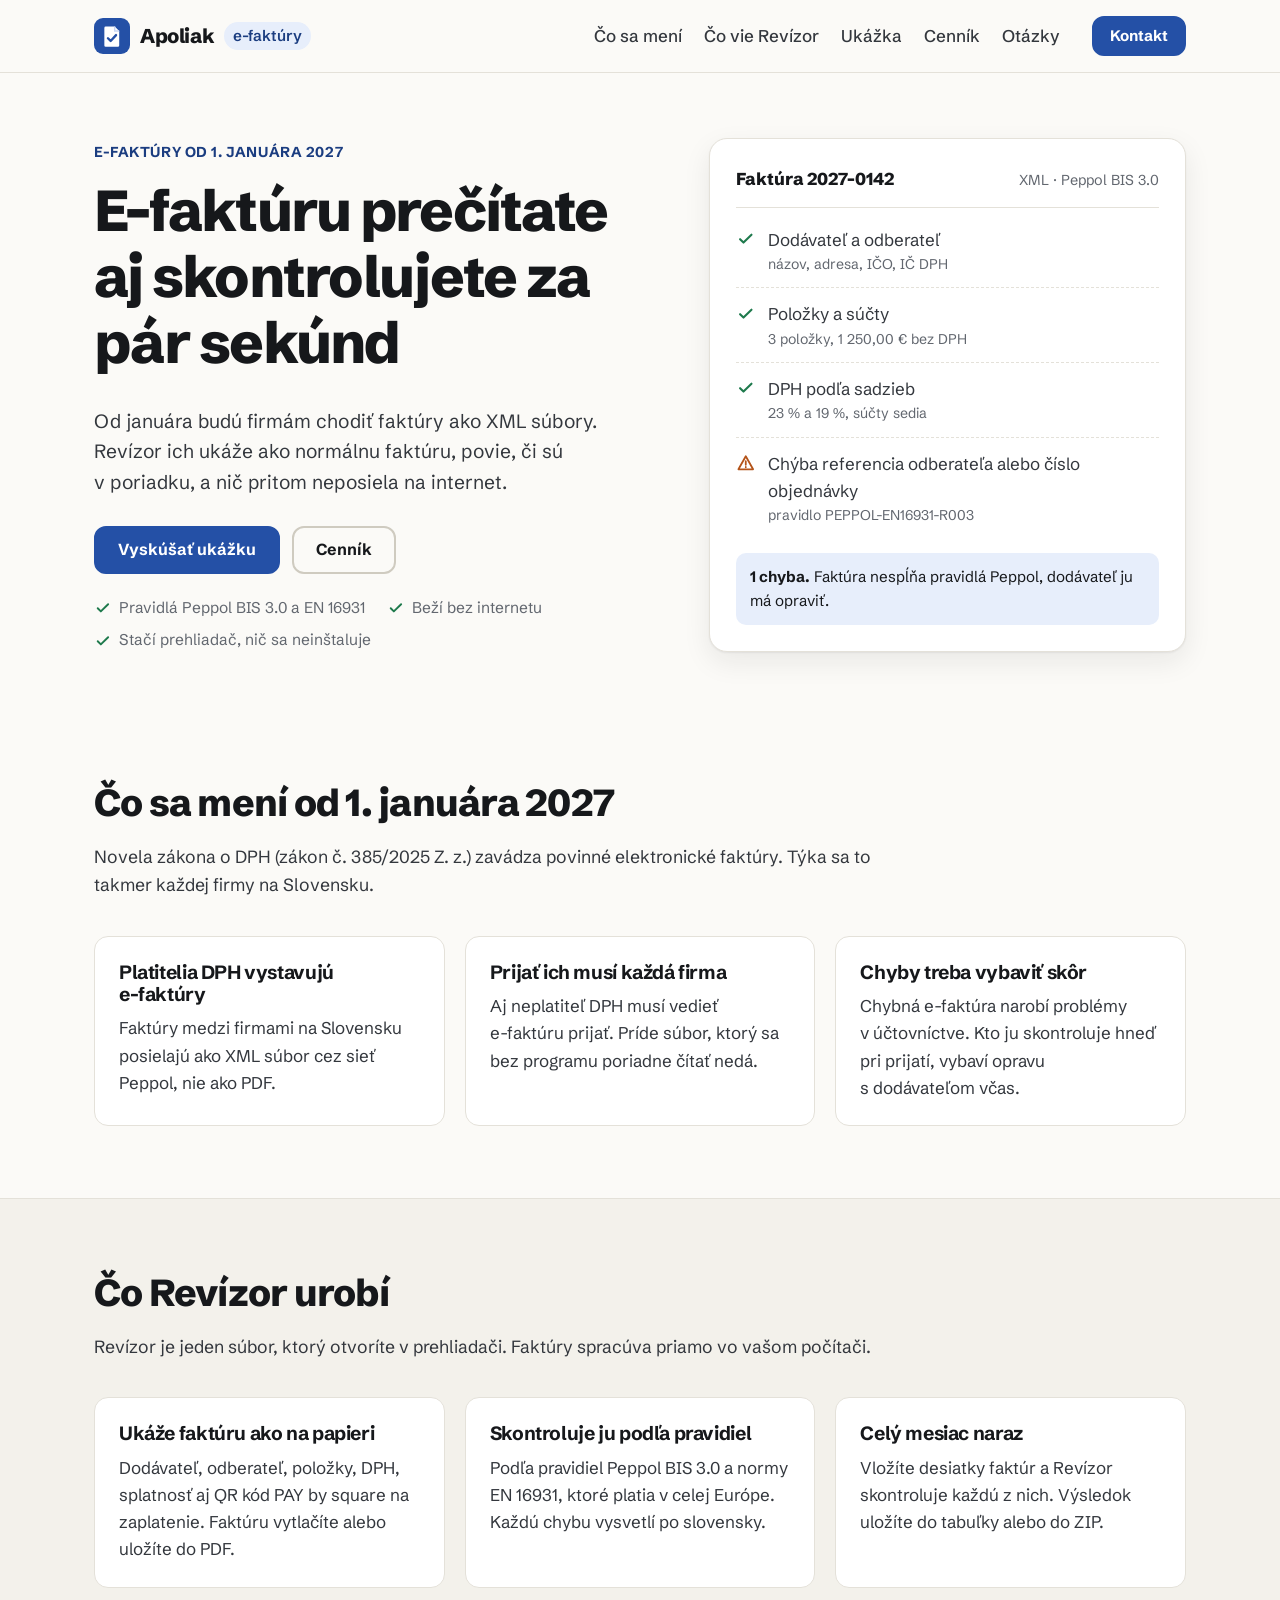
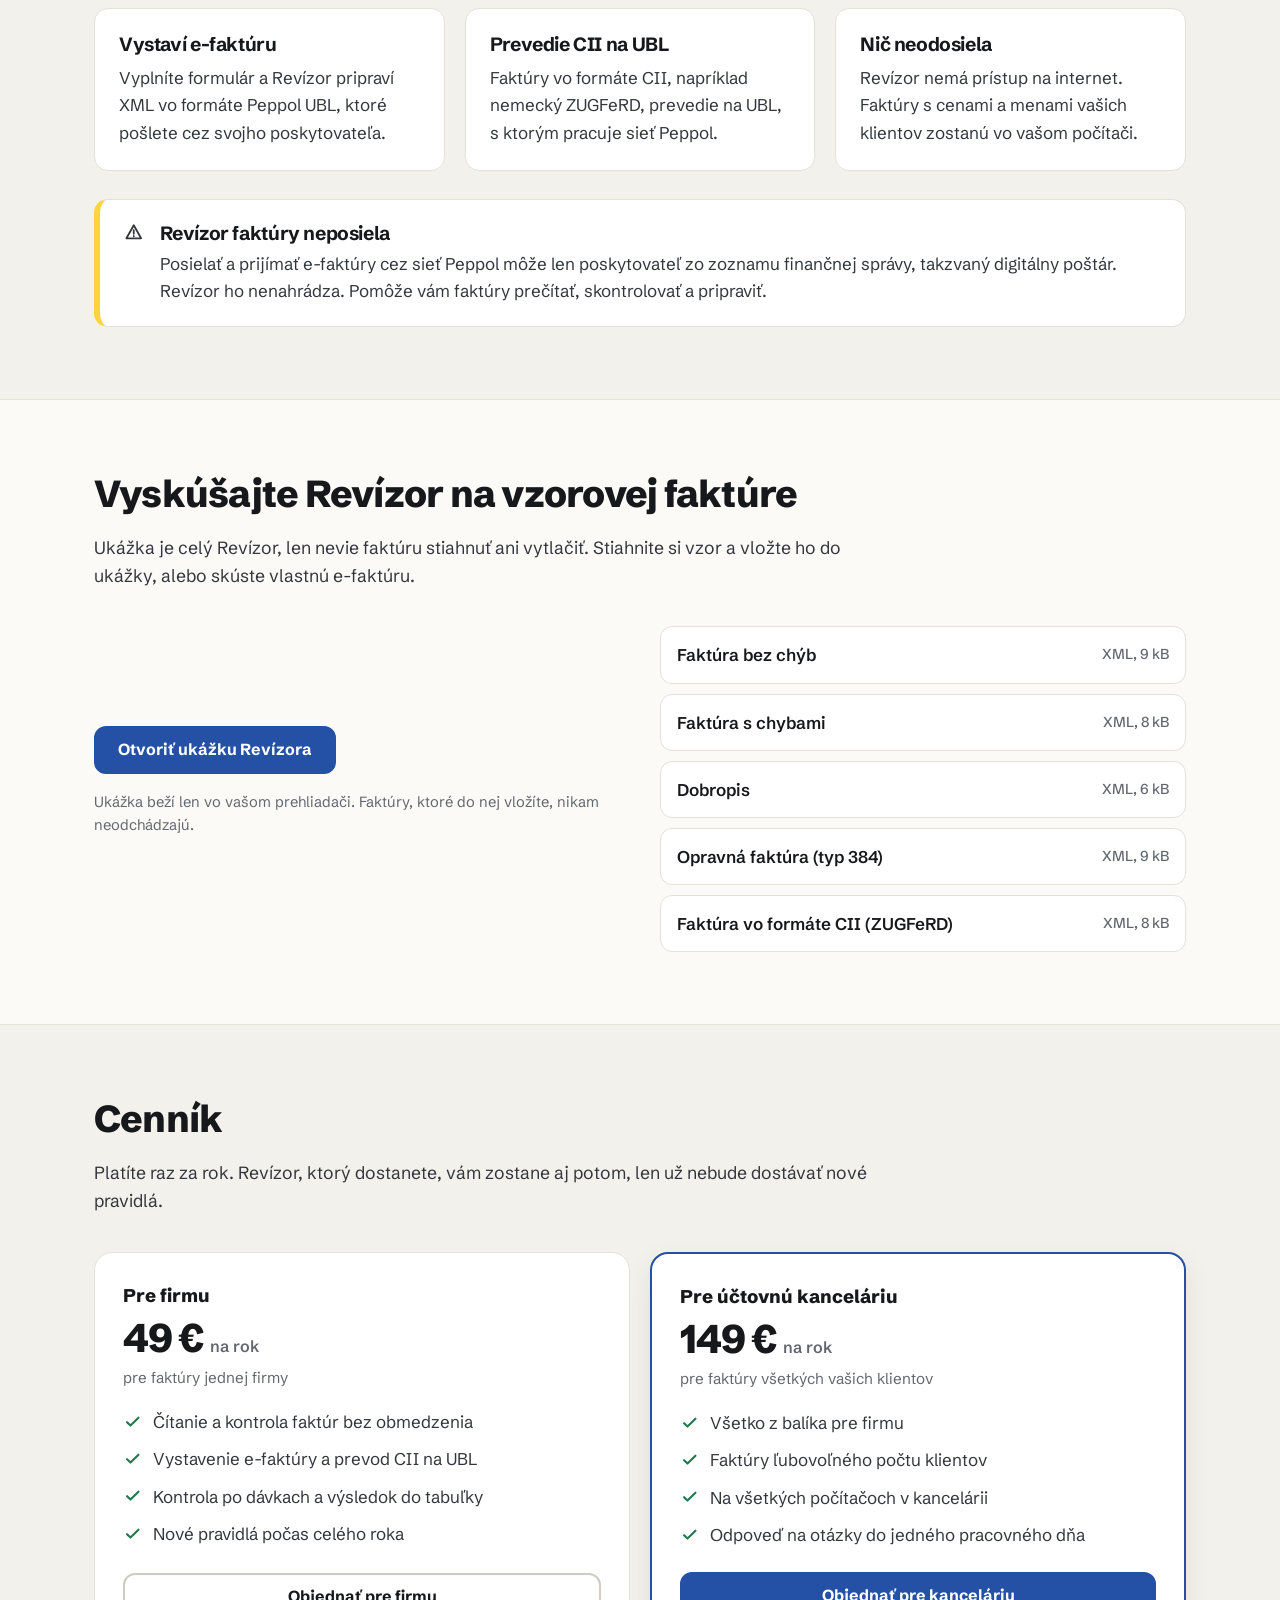
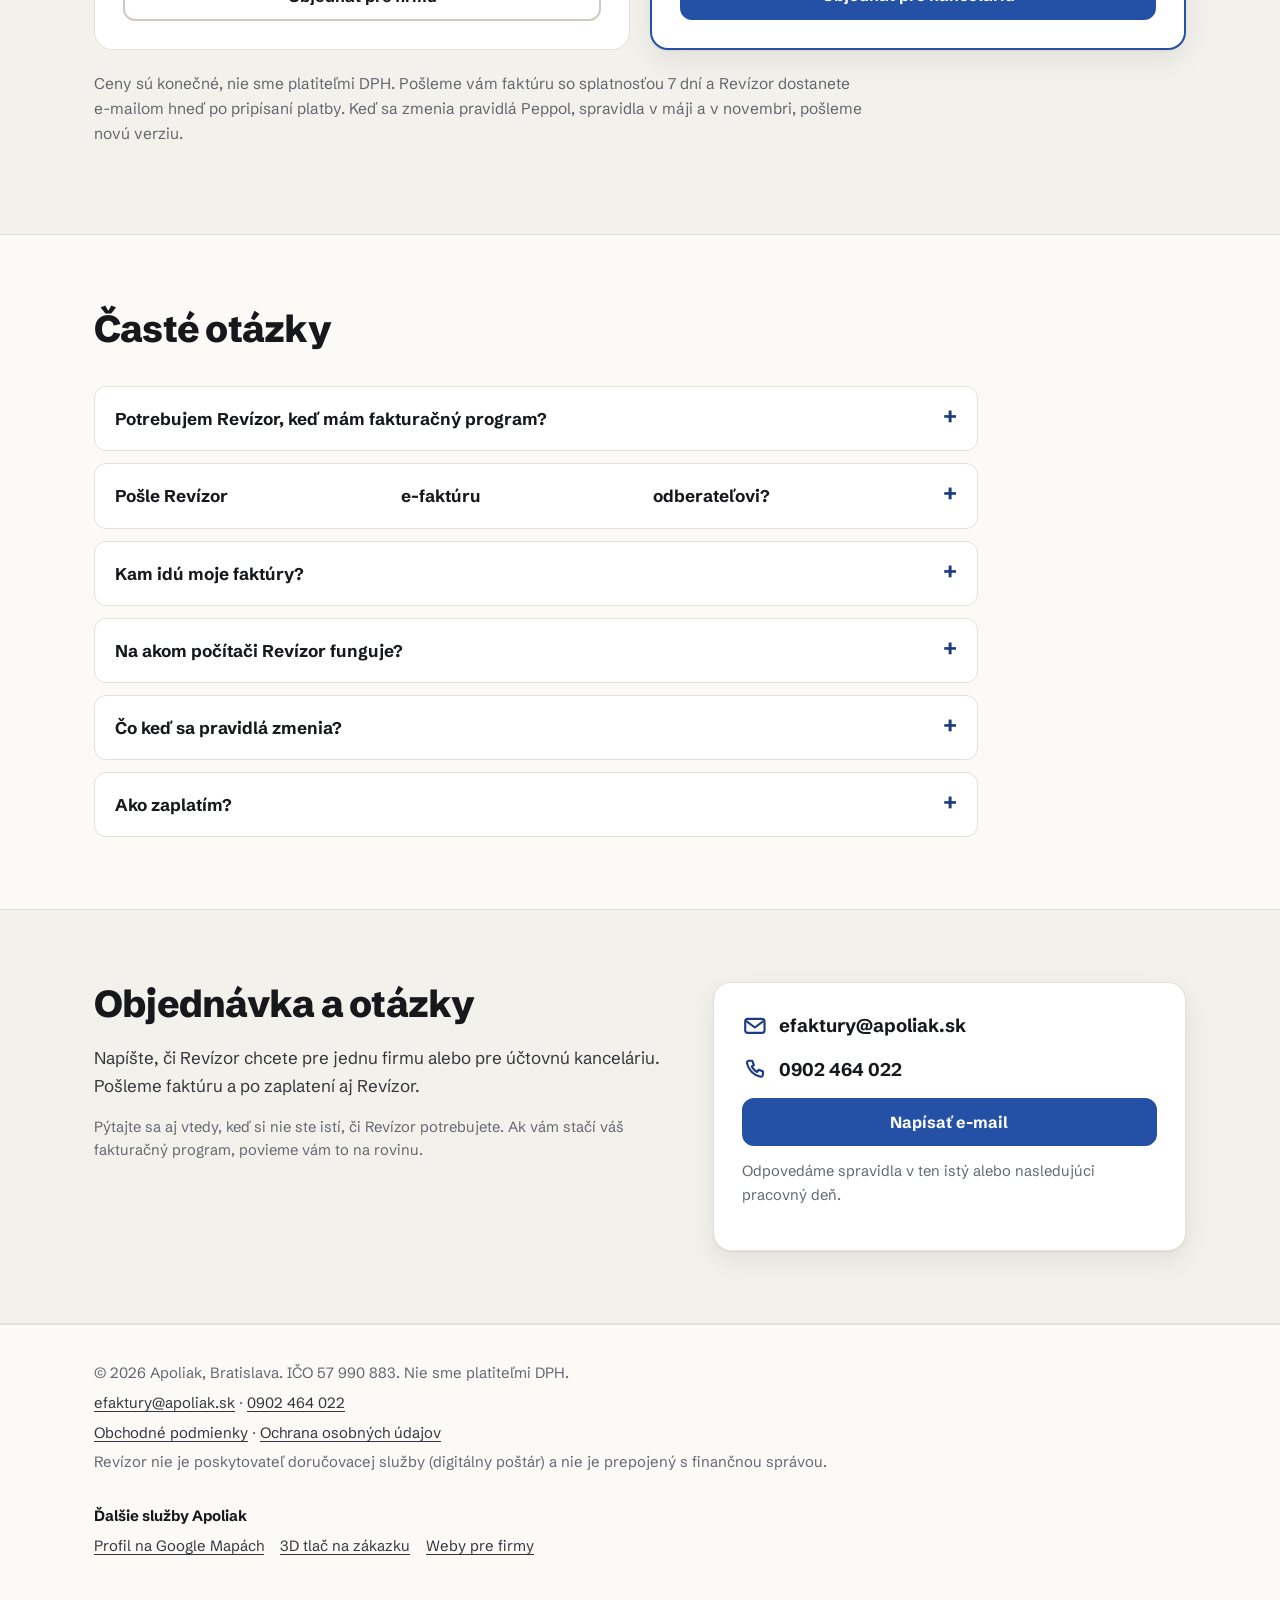
==== index.html @ 51c1b870 "Prvá verzia webu Revízor e-faktúr" ====
<!doctype html>
<html lang="sk">
<head>
  <meta charset="utf-8">
  <meta http-equiv="Content-Security-Policy" content="default-src 'self'; script-src 'self'; style-src 'self' 'unsafe-inline'; img-src 'self' data:; font-src 'self'; connect-src 'self'; form-action 'self'; base-uri 'self'; object-src 'none'">
  <meta name="referrer" content="strict-origin-when-cross-origin">
  <meta name="viewport" content="width=device-width, initial-scale=1, viewport-fit=cover">
  <title>Revízor e-faktúr: prečíta a skontroluje e-faktúru | Apoliak</title>
  <meta name="description" content="Od 1. 1. 2027 chodia faktúry medzi firmami ako XML. Revízor ich ukáže ako normálnu faktúru, skontroluje podľa pravidiel Peppol a EN 16931 a beží bez internetu. Pre firmy aj účtovné kancelárie.">
  <meta name="theme-color" content="#fbfaf7">
  <meta name="color-scheme" content="light">
  <link rel="canonical" href="https://efaktury.apoliak.sk/">
  <meta property="og:type" content="website">
  <meta property="og:locale" content="sk_SK">
  <meta property="og:site_name" content="Apoliak e-faktúry">
  <meta property="og:title" content="E-faktúru prečítate aj skontrolujete za pár sekúnd">
  <meta property="og:description" content="Revízor e-faktúr ukáže XML faktúru ako normálnu faktúru a skontroluje ju podľa pravidiel Peppol. Beží bez internetu, od 49 € na rok.">
  <meta property="og:url" content="https://efaktury.apoliak.sk/">
  <meta property="og:image" content="https://efaktury.apoliak.sk/assets/img/og-image.png">
  <meta property="og:image:width" content="1200">
  <meta property="og:image:height" content="630">
  <meta name="twitter:card" content="summary_large_image">
  <link rel="icon" href="assets/img/favicon.svg" type="image/svg+xml">
  <link rel="apple-touch-icon" href="assets/img/apple-touch-icon.png">
  <link rel="preload" href="assets/fonts/schibsted-grotesk-latin-wght-normal.woff2" as="font" type="font/woff2" crossorigin>
  <link rel="stylesheet" href="assets/css/style.css">
  <script type="application/ld+json">
{
  "@context": "https://schema.org",
  "@type": "SoftwareApplication",
  "name": "Revízor e-faktúr",
  "applicationCategory": "BusinessApplication",
  "operatingSystem": "Windows, macOS (v prehliadači)",
  "url": "https://efaktury.apoliak.sk/",
  "description": "Zobrazenie a kontrola elektronických faktúr podľa pravidiel Peppol BIS 3.0 a EN 16931, bez internetu.",
  "offers": [
    {
      "@type": "Offer",
      "name": "Pre firmu",
      "price": "49",
      "priceCurrency": "EUR"
    },
    {
      "@type": "Offer",
      "name": "Pre účtovnú kanceláriu",
      "price": "149",
      "priceCurrency": "EUR"
    }
  ],
  "publisher": {
    "@type": "Organization",
    "name": "Apoliak",
    "email": "efaktury@apoliak.sk",
    "telephone": "+421902464022",
    "logo": "https://efaktury.apoliak.sk/assets/img/logo-512.png"
  }
}
  </script>
</head>
<body>
<svg width="0" height="0" style="position:absolute" aria-hidden="true">
  <symbol id="i-check" viewBox="0 0 24 24"><path d="M5 12.5l4.2 4.2L19 7" fill="none" stroke="currentColor" stroke-width="2.6" stroke-linecap="round" stroke-linejoin="round"/></symbol>
  <symbol id="i-warn" viewBox="0 0 24 24"><path d="M12 4l9 16H3z" fill="none" stroke="currentColor" stroke-width="2.2" stroke-linejoin="round"/><path d="M12 10v4.5M12 17.2v.3" stroke="currentColor" stroke-width="2.2" stroke-linecap="round"/></symbol>
  <symbol id="i-mail" viewBox="0 0 24 24"><rect x="3" y="5.5" width="18" height="13" rx="2.5" fill="none" stroke="currentColor" stroke-width="2"/><path d="M4 7.5l8 6 8-6" fill="none" stroke="currentColor" stroke-width="2" stroke-linejoin="round"/></symbol>
  <symbol id="i-phone" viewBox="0 0 24 24"><path d="M6.6 3.5h3l1.5 4-2 1.3a11 11 0 005.1 5.1l1.3-2 4 1.5v3a2 2 0 01-2.2 2A16.5 16.5 0 014.6 5.7a2 2 0 012-2.2z" fill="none" stroke="currentColor" stroke-width="2" stroke-linejoin="round"/></symbol>
  <symbol id="i-download" viewBox="0 0 24 24"><path d="M12 4v11m0 0l-4.5-4.5M12 15l4.5-4.5M5 19.5h14" fill="none" stroke="currentColor" stroke-width="2.2" stroke-linecap="round" stroke-linejoin="round"/></symbol>
</svg>
  <a class="skip-link" href="#obsah">Preskočiť na obsah</a>
  <header class="site-header">
    <div class="wrap header-inner">
      <a class="logo" href="./" aria-label="Apoliak e-faktúry – úvod"><svg class="logo-mark" viewBox="0 0 40 40" aria-hidden="true"><rect width="40" height="40" rx="10" fill="#2450a6"/><path d="M13 9.5h10l5 5v16a1.5 1.5 0 01-1.5 1.5h-13.5a1.5 1.5 0 01-1.5-1.5v-19.5a1.5 1.5 0 011.5-1.5z" fill="#fff"/><path d="M23 9.5v5h5" fill="none" stroke="#c9d6f3" stroke-width="1.6"/><path d="M15.5 22.5l3 3 6-6.5" fill="none" stroke="#2450a6" stroke-width="2.6" stroke-linecap="round" stroke-linejoin="round"/></svg>Apoliak <span class="logo-tag">e-faktúry</span></a>
      <nav class="nav" aria-label="Hlavné menu"><a href="#zmena">Čo sa mení</a><a href="#funkcie">Čo vie Revízor</a><a href="#ukazka">Ukážka</a><a href="#cennik">Cenník</a><a href="#otazky">Otázky</a></nav>
      <a class="btn btn--small" href="./#kontakt">Kontakt</a>
    </div>
  </header>
  <main id="obsah">
    <section class="hero">
      <div class="wrap hero-grid">
        <div>
          <span class="eyebrow"><span class="nb">E-faktúry</span> od 1. januára 2027</span>
          <h1><span class="nb">E-faktúru</span> prečítate aj skontrolujete za pár sekúnd</h1>
          <p class="lead">Od januára budú firmám chodiť faktúry ako XML súbory. Revízor ich ukáže ako normálnu faktúru, povie, či sú v&nbsp;poriadku, a&nbsp;nič pritom neposiela na internet.</p>
          <div class="cta-row"><a class="btn" href="ukazka/">Vyskúšať ukážku</a><a class="btn btn--ghost" href="#cennik">Cenník</a></div>
          <ul class="facts"><li><svg class="icon" aria-hidden="true"><use href="#i-check"/></svg>Pravidlá Peppol BIS 3.0 a&nbsp;EN 16931</li><li><svg class="icon" aria-hidden="true"><use href="#i-check"/></svg>Beží bez internetu</li><li><svg class="icon" aria-hidden="true"><use href="#i-check"/></svg>Stačí prehliadač, nič sa neinštaluje</li></ul>
        </div>
        <div><div class="panel" role="img" aria-label="Ukážka výsledku kontroly e-faktúry v Revízore">
            <div class="panel-head"><span class="panel-title">Faktúra 2027-0142</span><span class="panel-sub">XML · Peppol BIS 3.0</span></div>
            <ul class="rows">
              <li class="is-ok"><svg class="icon" aria-hidden="true"><use href="#i-check"/></svg><div>Dodávateľ a odberateľ<small>názov, adresa, IČO, IČ DPH</small></div></li>
              <li class="is-ok"><svg class="icon" aria-hidden="true"><use href="#i-check"/></svg><div>Položky a súčty<small>3 položky, 1&nbsp;250,00&nbsp;€ bez DPH</small></div></li>
              <li class="is-ok"><svg class="icon" aria-hidden="true"><use href="#i-check"/></svg><div>DPH podľa sadzieb<small>23&nbsp;% a 19&nbsp;%, súčty sedia</small></div></li>
              <li class="is-warn"><svg class="icon" aria-hidden="true"><use href="#i-warn"/></svg><div>Chýba referencia odberateľa alebo číslo objednávky<small>pravidlo PEPPOL-EN16931-R003</small></div></li>
            </ul>
            <div class="panel-foot"><strong>1 chyba.</strong> Faktúra nespĺňa pravidlá Peppol, dodávateľ ju má opraviť.</div>
          </div></div>
      </div>
    </section>
    <section class="section" id="zmena" aria-labelledby="zmena-nadpis">
      <div class="wrap"><div class="section-head"><h2 id="zmena-nadpis">Čo sa mení od 1. januára 2027</h2><p>Novela zákona o&nbsp;DPH (zákon č. 385/2025 Z. z.) zavádza povinné elektronické faktúry. Týka sa to takmer každej firmy na Slovensku.</p></div><div class="cards"><article class="card"><h3>Platitelia DPH vystavujú <span class="nb">e-faktúry</span></h3><p>Faktúry medzi firmami na Slovensku posielajú ako XML súbor cez sieť Peppol, nie ako PDF.</p></article><article class="card"><h3>Prijať ich musí každá firma</h3><p>Aj neplatiteľ DPH musí vedieť <span class="nb">e-faktúru</span> prijať. Príde súbor, ktorý sa bez programu poriadne čítať nedá.</p></article><article class="card"><h3>Chyby treba vybaviť skôr</h3><p>Chybná <span class="nb">e-faktúra</span> narobí problémy v&nbsp;účtovníctve. Kto ju skontroluje hneď pri prijatí, vybaví opravu s&nbsp;dodávateľom včas.</p></article></div></div>
    </section>
    <section class="section section--alt" id="funkcie" aria-labelledby="funkcie-nadpis">
      <div class="wrap"><div class="section-head"><h2 id="funkcie-nadpis">Čo Revízor urobí</h2><p>Revízor je jeden súbor, ktorý otvoríte v&nbsp;prehliadači. Faktúry spracúva priamo vo vašom počítači.</p></div><div class="cards"><article class="card"><h3>Ukáže faktúru ako na papieri</h3><p>Dodávateľ, odberateľ, položky, DPH, splatnosť aj QR kód PAY by square na zaplatenie. Faktúru vytlačíte alebo uložíte do PDF.</p></article><article class="card"><h3>Skontroluje ju podľa pravidiel</h3><p>Podľa pravidiel Peppol BIS 3.0 a&nbsp;normy EN 16931, ktoré platia v&nbsp;celej Európe. Každú chybu vysvetlí po slovensky.</p></article><article class="card"><h3>Celý mesiac naraz</h3><p>Vložíte desiatky faktúr a&nbsp;Revízor skontroluje každú z&nbsp;nich. Výsledok uložíte do tabuľky alebo do ZIP.</p></article><article class="card"><h3>Vystaví <span class="nb">e-faktúru</span></h3><p>Vyplníte formulár a&nbsp;Revízor pripraví XML vo formáte Peppol UBL, ktoré pošlete cez svojho poskytovateľa.</p></article><article class="card"><h3>Prevedie CII na UBL</h3><p>Faktúry vo formáte CII, napríklad nemecký ZUGFeRD, prevedie na UBL, s&nbsp;ktorým pracuje sieť Peppol.</p></article><article class="card"><h3>Nič neodosiela</h3><p>Revízor nemá prístup na internet. Faktúry s&nbsp;cenami a&nbsp;menami vašich klientov zostanú vo vašom počítači.</p></article></div><div class="callout"><svg class="icon" aria-hidden="true"><use href="#i-warn"/></svg><div><h3>Revízor faktúry neposiela</h3><p>Posielať a&nbsp;prijímať <span class="nb">e-faktúry</span> cez sieť Peppol môže len poskytovateľ zo zoznamu finančnej správy, takzvaný digitálny poštár. Revízor ho nenahrádza. Pomôže vám faktúry prečítať, skontrolovať a&nbsp;pripraviť.</p></div></div></div>
    </section>
    <section class="section" id="ukazka" aria-labelledby="ukazka-nadpis">
      <div class="wrap"><div class="section-head"><h2 id="ukazka-nadpis">Vyskúšajte Revízor na vzorovej faktúre</h2><p>Ukážka je celý Revízor, len nevie faktúru stiahnuť ani vytlačiť. Stiahnite si vzor a&nbsp;vložte ho do ukážky, alebo skúste vlastnú <span class="nb">e-faktúru</span>.</p></div><div class="demo">
          <div>
            <p><a class="btn" href="ukazka/">Otvoriť ukážku Revízora</a></p>
            <p class="small">Ukážka beží len vo vašom prehliadači. Faktúry, ktoré do nej vložíte, nikam neodchádzajú.</p>
          </div>
          <ul class="files" aria-label="Vzorové e-faktúry na stiahnutie">
            <li><a href="ukazka/vzory/vzor-faktura-platna.xml" download>Faktúra bez chýb <span>XML, 9 kB</span></a></li>
            <li><a href="ukazka/vzory/vzor-faktura-s-chybami.xml" download>Faktúra s chybami <span>XML, 8 kB</span></a></li>
            <li><a href="ukazka/vzory/vzor-dobropis.xml" download>Dobropis <span>XML, 6 kB</span></a></li>
            <li><a href="ukazka/vzory/vzor-opravna-faktura-384.xml" download>Opravná faktúra (typ 384) <span>XML, 9 kB</span></a></li>
            <li><a href="ukazka/vzory/vzor-faktura-cii-zugferd.xml" download>Faktúra vo formáte CII (ZUGFeRD) <span>XML, 8 kB</span></a></li>
          </ul>
        </div></div>
    </section>
    <section class="section section--alt" id="cennik" aria-labelledby="cennik-nadpis">
      <div class="wrap"><div class="section-head"><h2 id="cennik-nadpis">Cenník</h2><p>Platíte raz za rok. Revízor, ktorý dostanete, vám zostane aj potom, len už nebude dostávať nové pravidlá.</p></div><div class="prices"><article class="price"><div class="price-name">Pre firmu</div><div class="price-amount">49&nbsp;€ <span class="price-unit">na rok</span></div><p class="price-note">pre faktúry jednej firmy</p><ul class="checks"><li><svg class="icon" aria-hidden="true"><use href="#i-check"/></svg><span>Čítanie a&nbsp;kontrola faktúr bez obmedzenia</span></li><li><svg class="icon" aria-hidden="true"><use href="#i-check"/></svg><span>Vystavenie <span class="nb">e-faktúry</span> a&nbsp;prevod CII na UBL</span></li><li><svg class="icon" aria-hidden="true"><use href="#i-check"/></svg><span>Kontrola po dávkach a&nbsp;výsledok do tabuľky</span></li><li><svg class="icon" aria-hidden="true"><use href="#i-check"/></svg><span>Nové pravidlá počas celého roka</span></li></ul><a class="btn btn--ghost" href="mailto:efaktury@apoliak.sk?subject=Objedn%C3%A1vka%20Rev%C3%ADzora%20pre%20firmu&amp;body=Dobr%C3%BD%20de%C5%88%2C%0A%0Aobjedn%C3%A1vam%20Rev%C3%ADzor%20e-fakt%C3%BAr%20pre%20firmu%20na%201%20rok%20%2849%20%E2%82%AC%29.%0A%0AFirma%3A%0AI%C4%8CO%3A%0AE-mail%2C%20kam%20posla%C5%A5%20Rev%C3%ADzor%3A%0A%0A%C4%8Eakujem">Objednať pre firmu</a></article><article class="price price--main"><div class="price-name">Pre účtovnú kanceláriu</div><div class="price-amount">149&nbsp;€ <span class="price-unit">na rok</span></div><p class="price-note">pre faktúry všetkých vašich klientov</p><ul class="checks"><li><svg class="icon" aria-hidden="true"><use href="#i-check"/></svg><span>Všetko z&nbsp;balíka pre firmu</span></li><li><svg class="icon" aria-hidden="true"><use href="#i-check"/></svg><span>Faktúry ľubovoľného počtu klientov</span></li><li><svg class="icon" aria-hidden="true"><use href="#i-check"/></svg><span>Na všetkých počítačoch v&nbsp;kancelárii</span></li><li><svg class="icon" aria-hidden="true"><use href="#i-check"/></svg><span>Odpoveď na otázky do jedného pracovného dňa</span></li></ul><a class="btn" href="mailto:efaktury@apoliak.sk?subject=Objedn%C3%A1vka%20Rev%C3%ADzora%20pre%20%C3%BA%C4%8Dtovn%C3%BA%20kancel%C3%A1riu&amp;body=Dobr%C3%BD%20de%C5%88%2C%0A%0Aobjedn%C3%A1vam%20Rev%C3%ADzor%20e-fakt%C3%BAr%20pre%20%C3%BA%C4%8Dtovn%C3%BA%20kancel%C3%A1riu%20na%201%20rok%20%28149%20%E2%82%AC%29.%0A%0AKancel%C3%A1ria%3A%0AI%C4%8CO%3A%0AE-mail%2C%20kam%20posla%C5%A5%20Rev%C3%ADzor%3A%0A%0A%C4%8Eakujem">Objednať pre kanceláriu</a></article></div><p class="prices-after">Ceny sú konečné, nie sme platiteľmi DPH. Pošleme vám faktúru so splatnosťou 7&nbsp;dní a&nbsp;Revízor dostanete <span class="nb">e-mailom</span> hneď po pripísaní platby. Keď sa zmenia pravidlá Peppol, spravidla v&nbsp;máji a&nbsp;v&nbsp;novembri, pošleme novú verziu.</p></div>
    </section>
    <section class="section" id="otazky" aria-labelledby="otazky-nadpis">
      <div class="wrap"><div class="section-head"><h2 id="otazky-nadpis">Časté otázky</h2></div><div class="faq"><details><summary>Potrebujem Revízor, keď mám fakturačný program?</summary><div><p>Nemusíte. Ak váš program vie <span class="nb">e-faktúry</span> čítať aj kontrolovať, stačí vám. Revízor sa hodí, keď chcete faktúru skontrolovať nezávisle od programu, prečítať XML, ktoré prišlo <span class="nb">e-mailom</span>, alebo skontrolovať naraz faktúry za celý mesiac.</p></div></details><details><summary>Pošle Revízor <span class="nb">e-faktúru</span> odberateľovi?</summary><div><p>Nie. Posielanie cez sieť Peppol robí poskytovateľ zo zoznamu finančnej správy. Revízor súbor pripraví a&nbsp;skontroluje, odošle ho váš poskytovateľ.</p></div></details><details><summary>Kam idú moje faktúry?</summary><div><p>Nikam. Revízor beží len vo vašom počítači a&nbsp;na internet sa nepripája. Nikto okrem vás faktúry nevidí.</p></div></details><details><summary>Na akom počítači Revízor funguje?</summary><div><p>V&nbsp;aktuálnom prehliadači Chrome, Edge, Firefox alebo Safari, na Windowse aj na Macu. Nič sa neinštaluje, Revízor je jeden súbor, ktorý otvoríte dvojklikom.</p></div></details><details><summary>Čo keď sa pravidlá zmenia?</summary><div><p>Počas zaplateného roka vám novú verziu pošleme <span class="nb">e-mailom</span> vždy, keď Peppol alebo finančná správa pravidlá zmení. Po roku vám Revízor funguje ďalej, len bez nových pravidiel.</p></div></details><details><summary>Ako zaplatím?</summary><div><p>Po objednávke vám <span class="nb">e-mailom</span> pošleme faktúru so splatnosťou 7&nbsp;dní. Platíte prevodom na účet, Revízor dostanete hneď po pripísaní platby.</p></div></details></div></div>
    </section>
    <section class="section section--alt" id="kontakt" aria-labelledby="kontakt-nadpis">
      <div class="wrap contact">
        <div>
          <h2 id="kontakt-nadpis">Objednávka a&nbsp;otázky</h2>
          <p>Napíšte, či Revízor chcete pre jednu firmu alebo pre účtovnú kanceláriu. Pošleme faktúru a&nbsp;po zaplatení aj Revízor.</p>
          <p class="small">Pýtajte sa aj vtedy, keď si nie ste istí, či Revízor potrebujete. Ak vám stačí váš fakturačný program, povieme vám to na rovinu.</p>
        </div>
        <div class="contact-box">
          <a class="contact-line" href="mailto:efaktury@apoliak.sk"><svg class="icon" aria-hidden="true"><use href="#i-mail"/></svg>efaktury@apoliak.sk</a>
          <a class="contact-line" href="tel:+421902464022"><svg class="icon" aria-hidden="true"><use href="#i-phone"/></svg>0902 464 022</a>
          <a class="btn" href="mailto:efaktury@apoliak.sk?subject=Rev%C3%ADzor%20e-fakt%C3%BAr">Napísať e-mail</a>
          <p class="small">Odpovedáme spravidla v&nbsp;ten istý alebo nasledujúci pracovný deň.</p>
        </div>
      </div>
    </section>
  </main>

  <footer class="site-footer">
    <div class="wrap footer-grid">
      <div>
        <p>© <span data-year>2026</span> Apoliak, Bratislava. IČO 57&nbsp;990&nbsp;883. Nie sme platiteľmi DPH.</p>
        <p><a href="mailto:efaktury@apoliak.sk">efaktury@apoliak.sk</a> · <a href="tel:+421902464022">0902 464 022</a></p>
        <p><a href="obchodne-podmienky.html">Obchodné podmienky</a> · <a href="ochrana-osobnych-udajov.html">Ochrana osobných údajov</a></p>
        <p>Revízor nie je poskytovateľ doručovacej služby (digitálny poštár) a&nbsp;nie je prepojený s&nbsp;finančnou správou.</p>
      </div>
      <div class="footer-more">
        <p><strong>Ďalšie služby Apoliak</strong></p>
        <ul><li><a href="https://mapy.apoliak.sk/">Profil na Google Mapách</a></li><li><a href="https://3d.apoliak.sk/">3D tlač na zákazku</a></li><li><a href="https://apoliak.online/">Weby pre firmy</a></li></ul>
      </div>
    </div>
  </footer>
  <script src="assets/js/main.js" defer></script>
</body>
</html>
---- assets/css/style.css ----
:root { --accent: #2450a6; --accent-ink: #1b3d80; --accent-soft: #e7eefb; }

/* ============================================================
   Spoločné štýly webov na subdoménach apoliak.sk
   (efaktury.apoliak.sk, mapy.apoliak.sk, 3d.apoliak.sk).
   Farby značky a písmo sú rovnaké ako na apoliak.online, každý web
   má len vlastnú farbu --accent (doplní ju nastroje/postav.py).
   Jedna svetlá téma, nič sa nenačítava z cudzieho servera,
   nič sa pri načítaní neskrýva ani nenabieha.
   ============================================================ */

@font-face {
  font-family: "Schibsted Grotesk";
  font-style: normal;
  font-display: swap;
  font-weight: 400 900;
  src: url("../fonts/schibsted-grotesk-latin-ext-wght-normal.woff2") format("woff2");
  unicode-range: U+0100-02BA, U+02BD-02C5, U+02C7-02CC, U+02CE-02D7, U+02DD-02FF, U+0304, U+0308, U+0329, U+1D00-1DBF, U+1E00-1E9F, U+1EF2-1EFF, U+2020, U+20A0-20AB, U+20AD-20C0, U+2113, U+2C60-2C7F, U+A720-A7FF;
}
@font-face {
  font-family: "Schibsted Grotesk";
  font-style: normal;
  font-display: swap;
  font-weight: 400 900;
  src: url("../fonts/schibsted-grotesk-latin-wght-normal.woff2") format("woff2");
  unicode-range: U+0000-00FF, U+0131, U+0152-0153, U+02BB-02BC, U+02C6, U+02DA, U+02DC, U+0304, U+0308, U+0329, U+2000-206F, U+20AC, U+2122, U+2191, U+2193, U+2212, U+2215, U+FEFF, U+FFFD;
}

:root {
  --paper: #fbfaf7;
  --paper-2: #f3f1eb;
  --white: #ffffff;
  --ink: #16181b;
  --text: #33373d;
  --muted: #62676f;
  --line: #e4e1d9;
  --line-2: #cfcbc0;
  --yellow: #ffd23f;
  --ok: #1f7a4d;
  --warn: #b4541a;
  --shadow: 0 1px 2px rgba(22, 24, 27, .06), 0 10px 28px rgba(22, 24, 27, .08);
  --radius: 14px;
  --font: "Schibsted Grotesk", "Segoe UI", system-ui, -apple-system, Roboto, Arial, sans-serif;
  /* --accent, --accent-ink a --accent-soft dopĺňa postav.py podľa webu */
}

*, *::before, *::after { box-sizing: border-box; }
html { -webkit-text-size-adjust: 100%; text-size-adjust: 100%; }
body {
  margin: 0;
  background: var(--paper);
  color: var(--text);
  font-family: var(--font);
  font-size: 1.0625rem;
  line-height: 1.6;
}
img, svg { display: block; max-width: 100%; }
a { color: var(--accent-ink); text-underline-offset: .18em; }
a:hover { text-decoration-thickness: 2px; }
h1, h2, h3 { color: var(--ink); line-height: 1.15; letter-spacing: -0.02em; margin: 0 0 .5em; }
h1 { font-size: clamp(2.1rem, 5.2vw, 3.6rem); font-weight: 800; letter-spacing: -0.03em; }
h2 { font-size: clamp(1.6rem, 3.4vw, 2.35rem); font-weight: 800; }
h3 { font-size: 1.2rem; font-weight: 700; }
p { margin: 0 0 1em; }
strong { color: var(--ink); }
.nb { white-space: nowrap; }
.icon { width: 1.15em; height: 1.15em; flex: none; }
.sr { position: absolute; width: 1px; height: 1px; overflow: hidden; clip: rect(0 0 0 0); white-space: nowrap; }

.wrap { width: 100%; max-width: 1140px; margin: 0 auto; padding: 0 24px; }

.skip-link { position: absolute; left: -999px; top: 8px; background: var(--ink); color: #fff; padding: 8px 14px; border-radius: 8px; z-index: 10; }
.skip-link:focus { left: 8px; }
:focus-visible { outline: 3px solid var(--accent); outline-offset: 3px; border-radius: 4px; }

/* ---------- hlavička ---------- */
.site-header { border-bottom: 1px solid var(--line); background: var(--paper); }
.header-inner { display: flex; align-items: center; gap: 24px; min-height: 72px; }
.logo { display: inline-flex; align-items: center; gap: 10px; color: var(--ink); text-decoration: none; font-weight: 800; font-size: 1.25rem; letter-spacing: -0.02em; }
.logo-mark { width: 36px; height: 36px; flex: none; }
.logo-tag { font-weight: 600; font-size: .95rem; color: var(--accent-ink); background: var(--accent-soft); padding: 2px 9px; border-radius: 999px; letter-spacing: 0; }
.nav { display: flex; gap: 22px; margin-left: auto; }
.nav a { color: var(--text); text-decoration: none; font-weight: 500; }
.nav a:hover { color: var(--ink); text-decoration: underline; }
.header-inner .btn { margin-left: 8px; }

/* ---------- tlačidlá ---------- */
.btn {
  display: inline-flex; align-items: center; justify-content: center; gap: 8px;
  min-height: 48px; padding: 0 22px; border-radius: 12px;
  background: var(--accent); color: #fff; font-weight: 700; text-decoration: none;
  border: 2px solid var(--accent); font-size: 1rem; line-height: 1.2; text-align: center;
}
.btn:hover { background: var(--accent-ink); border-color: var(--accent-ink); text-decoration: none; }
.btn--ghost { background: transparent; color: var(--ink); border-color: var(--line-2); }
.btn--ghost:hover { background: var(--white); color: var(--ink); border-color: var(--ink); }
.btn--small { min-height: 40px; padding: 0 16px; font-size: .95rem; }

/* ---------- úvod ---------- */
.hero { padding: 64px 0 56px; }
.hero-grid { display: grid; grid-template-columns: minmax(0, 1.08fr) minmax(0, .92fr); gap: 56px; align-items: center; }
.eyebrow { display: inline-block; font-weight: 700; font-size: .9rem; letter-spacing: .04em; text-transform: uppercase; color: var(--accent-ink); margin-bottom: 14px; }
.lead { font-size: 1.2rem; color: var(--text); max-width: 36em; }
.cta-row { display: flex; flex-wrap: wrap; gap: 12px; margin: 28px 0 22px; }
.facts { list-style: none; padding: 0; margin: 0; display: flex; flex-wrap: wrap; gap: 8px 22px; color: var(--muted); font-size: .97rem; }
.facts li { display: inline-flex; align-items: center; gap: 7px; }
.facts .icon { color: var(--ok); }

.panel { background: var(--white); border: 1px solid var(--line); border-radius: 18px; box-shadow: var(--shadow); padding: 26px; }
.panel-head { display: flex; flex-wrap: wrap; justify-content: space-between; align-items: baseline; gap: 4px 12px; border-bottom: 1px solid var(--line); padding-bottom: 14px; margin-bottom: 6px; }
.panel-title { font-weight: 800; color: var(--ink); font-size: 1.08rem; }
.panel-sub { color: var(--muted); font-size: .9rem; }
.rows { list-style: none; margin: 0; padding: 0; }
.rows li { display: flex; gap: 12px; align-items: flex-start; padding: 12px 0; border-bottom: 1px dashed var(--line); }
.rows li:last-child { border-bottom: 0; }
.rows .icon { margin-top: .2em; }
.rows .is-ok .icon { color: var(--ok); }
.rows .is-warn .icon { color: var(--warn); }
.rows small { display: block; color: var(--muted); font-size: .88rem; }
.panel-foot { margin-top: 14px; padding: 12px 14px; border-radius: 10px; background: var(--accent-soft); color: var(--ink); font-size: .95rem; }

/* ---------- sekcie ---------- */
.section { padding: 72px 0; }
.section--alt { background: var(--paper-2); border-top: 1px solid var(--line); border-bottom: 1px solid var(--line); }
.section-head { max-width: 46em; margin-bottom: 36px; }
.section-head p { color: var(--text); font-size: 1.1rem; }

.cards { display: grid; grid-template-columns: repeat(3, minmax(0, 1fr)); gap: 20px; }
.cards--2 { grid-template-columns: repeat(2, minmax(0, 1fr)); }
.cards--4 { grid-template-columns: repeat(4, minmax(0, 1fr)); }
.card { background: var(--white); border: 1px solid var(--line); border-radius: var(--radius); padding: 24px; }
.card p:last-child { margin-bottom: 0; }
.card-num { display: inline-grid; place-items: center; width: 38px; height: 38px; border-radius: 10px; background: var(--accent-soft); color: var(--accent-ink); font-weight: 800; margin-bottom: 14px; }

.steps { list-style: none; counter-reset: krok; padding: 0; margin: 0; display: grid; grid-template-columns: repeat(4, minmax(0, 1fr)); gap: 20px; }
.steps li { counter-increment: krok; background: var(--white); border: 1px solid var(--line); border-radius: var(--radius); padding: 24px; }
.steps li::before { content: counter(krok); display: inline-grid; place-items: center; width: 38px; height: 38px; border-radius: 50%; background: var(--accent); color: #fff; font-weight: 800; margin-bottom: 14px; }
.steps p { margin: 0; }

.callout { display: flex; gap: 16px; align-items: flex-start; background: var(--white); border: 1px solid var(--line); border-left: 6px solid var(--yellow); border-radius: var(--radius); padding: 22px 24px; margin-top: 28px; }
.callout h3 { margin-bottom: .3em; }
.callout p:last-child { margin-bottom: 0; }

/* ---------- cenník ---------- */
.prices { display: grid; grid-template-columns: repeat(auto-fit, minmax(260px, 1fr)); gap: 20px; align-items: stretch; }
.price { display: flex; flex-direction: column; background: var(--white); border: 1px solid var(--line); border-radius: 18px; padding: 28px; }
.price--main { border: 2px solid var(--accent); box-shadow: var(--shadow); }
.price-name { font-weight: 800; color: var(--ink); font-size: 1.15rem; margin-bottom: 6px; }
.price-amount { font-size: 2.5rem; font-weight: 800; color: var(--ink); line-height: 1.1; letter-spacing: -0.03em; }
.price-unit { font-size: 1rem; font-weight: 600; color: var(--muted); letter-spacing: 0; }
.price-note { color: var(--muted); font-size: .95rem; margin: 6px 0 18px; }
.checks { list-style: none; padding: 0; margin: 0 0 24px; display: grid; gap: 10px; }
.checks li { display: flex; gap: 10px; align-items: flex-start; }
.checks .icon { color: var(--ok); margin-top: .22em; }
.price .btn { margin-top: auto; }
.prices-after { margin-top: 22px; color: var(--muted); font-size: .97rem; max-width: 52em; }

/* ---------- ukážka a sťahovanie ---------- */
.demo { display: grid; grid-template-columns: minmax(0, 1fr) minmax(0, 1fr); gap: 40px; align-items: center; }
.files { list-style: none; padding: 0; margin: 0; display: grid; gap: 10px; }
.files a { display: flex; justify-content: space-between; gap: 12px; align-items: center; background: var(--white); border: 1px solid var(--line); border-radius: 12px; padding: 14px 16px; color: var(--ink); text-decoration: none; font-weight: 600; }
.files a:hover { border-color: var(--accent); }
.files span { color: var(--muted); font-weight: 500; font-size: .9rem; white-space: nowrap; }

/* ---------- otázky ---------- */
.faq { display: grid; gap: 12px; max-width: 52em; }
.faq details { background: var(--white); border: 1px solid var(--line); border-radius: 12px; padding: 0 20px; }
.faq summary { cursor: pointer; font-weight: 700; color: var(--ink); padding: 18px 0; list-style: none; display: flex; justify-content: space-between; gap: 16px; }
.faq summary::-webkit-details-marker { display: none; }
.faq summary::after { content: "+"; font-size: 1.4rem; line-height: 1; color: var(--accent-ink); }
.faq details[open] summary::after { content: "–"; }
.faq details > div { padding: 0 0 18px; }
.faq details > div p:last-child { margin-bottom: 0; }

/* ---------- kontakt ---------- */
.contact { display: grid; grid-template-columns: minmax(0, 1.1fr) minmax(0, .9fr); gap: 40px; align-items: start; }
.contact-box { background: var(--white); border: 1px solid var(--line); border-radius: 18px; padding: 28px; box-shadow: var(--shadow); display: grid; gap: 14px; }
.contact-line { display: flex; gap: 12px; align-items: center; font-size: 1.15rem; font-weight: 700; color: var(--ink); text-decoration: none; }
.contact-line .icon { color: var(--accent-ink); width: 1.4em; height: 1.4em; }
.contact-line:hover { text-decoration: underline; }
.contact-box .btn { width: 100%; }
.small { font-size: .92rem; color: var(--muted); }

/* ---------- pätička ---------- */
.site-footer { border-top: 1px solid var(--line); padding: 36px 0 44px; color: var(--muted); font-size: .93rem; }
.footer-grid { display: flex; flex-wrap: wrap; justify-content: space-between; gap: 24px; }
.footer-grid p { margin: 0 0 .4em; }
.site-footer a { color: var(--text); }
.footer-more { max-width: 30em; }
.footer-more ul { list-style: none; padding: 0; margin: .4em 0 0; display: flex; flex-wrap: wrap; gap: 6px 16px; }

/* ---------- právne stránky ---------- */
.legal { padding: 48px 0 72px; }
.legal-inner { max-width: 820px; }
.legal h1 { font-size: clamp(1.9rem, 4vw, 2.6rem); }
.legal h2 { font-size: 1.3rem; margin-top: 2em; }
.legal ol, .legal ul { padding-left: 1.4em; }
.legal li { margin-bottom: .55em; }
.legal .meta { color: var(--muted); font-size: .95rem; margin-bottom: .6em; }
.table-scroll { overflow-x: auto; }
.legal-table { width: 100%; border-collapse: collapse; font-size: .95rem; background: var(--white); }
.legal-table th, .legal-table td { border: 1px solid var(--line); padding: 10px 12px; text-align: left; vertical-align: top; }
.legal-table th { background: var(--paper-2); color: var(--ink); }

/* ---------- 404 ---------- */
.notfound { padding: 96px 0; text-align: center; }
.notfound p { color: var(--muted); }

/* ---------- mobil ---------- */
@media (max-width: 960px) {
  .hero-grid, .demo, .contact { grid-template-columns: 1fr; gap: 36px; }
  .cards, .cards--4 { grid-template-columns: repeat(2, minmax(0, 1fr)); }
  .steps { grid-template-columns: repeat(2, minmax(0, 1fr)); }
  .nav { display: none; }
  .header-inner .btn { margin-left: auto; }
}
@media (max-width: 620px) {
  .wrap { padding: 0 16px; }
  body { font-size: 1rem; }
  .hero { padding: 40px 0 44px; }
  .section { padding: 52px 0; }
  .cards, .cards--2, .cards--4, .steps { grid-template-columns: 1fr; }
  .lead { font-size: 1.08rem; }
  .cta-row .btn { flex: 1 1 100%; }
  .logo-tag { display: none; }
  .callout { flex-direction: column; }
  .legal-table thead { display: none; }
  .legal-table, .legal-table tbody, .legal-table tr, .legal-table td { display: block; width: 100%; }
  .legal-table tr { border: 1px solid var(--line); margin-bottom: 10px; }
  .legal-table td { border: 0; border-bottom: 1px dashed var(--line); }
  .legal-table td::before { content: attr(data-label); display: block; font-weight: 700; color: var(--ink); font-size: .85rem; }
}
@media print {
  .site-header .btn, .skip-link, .cta-row { display: none; }
}
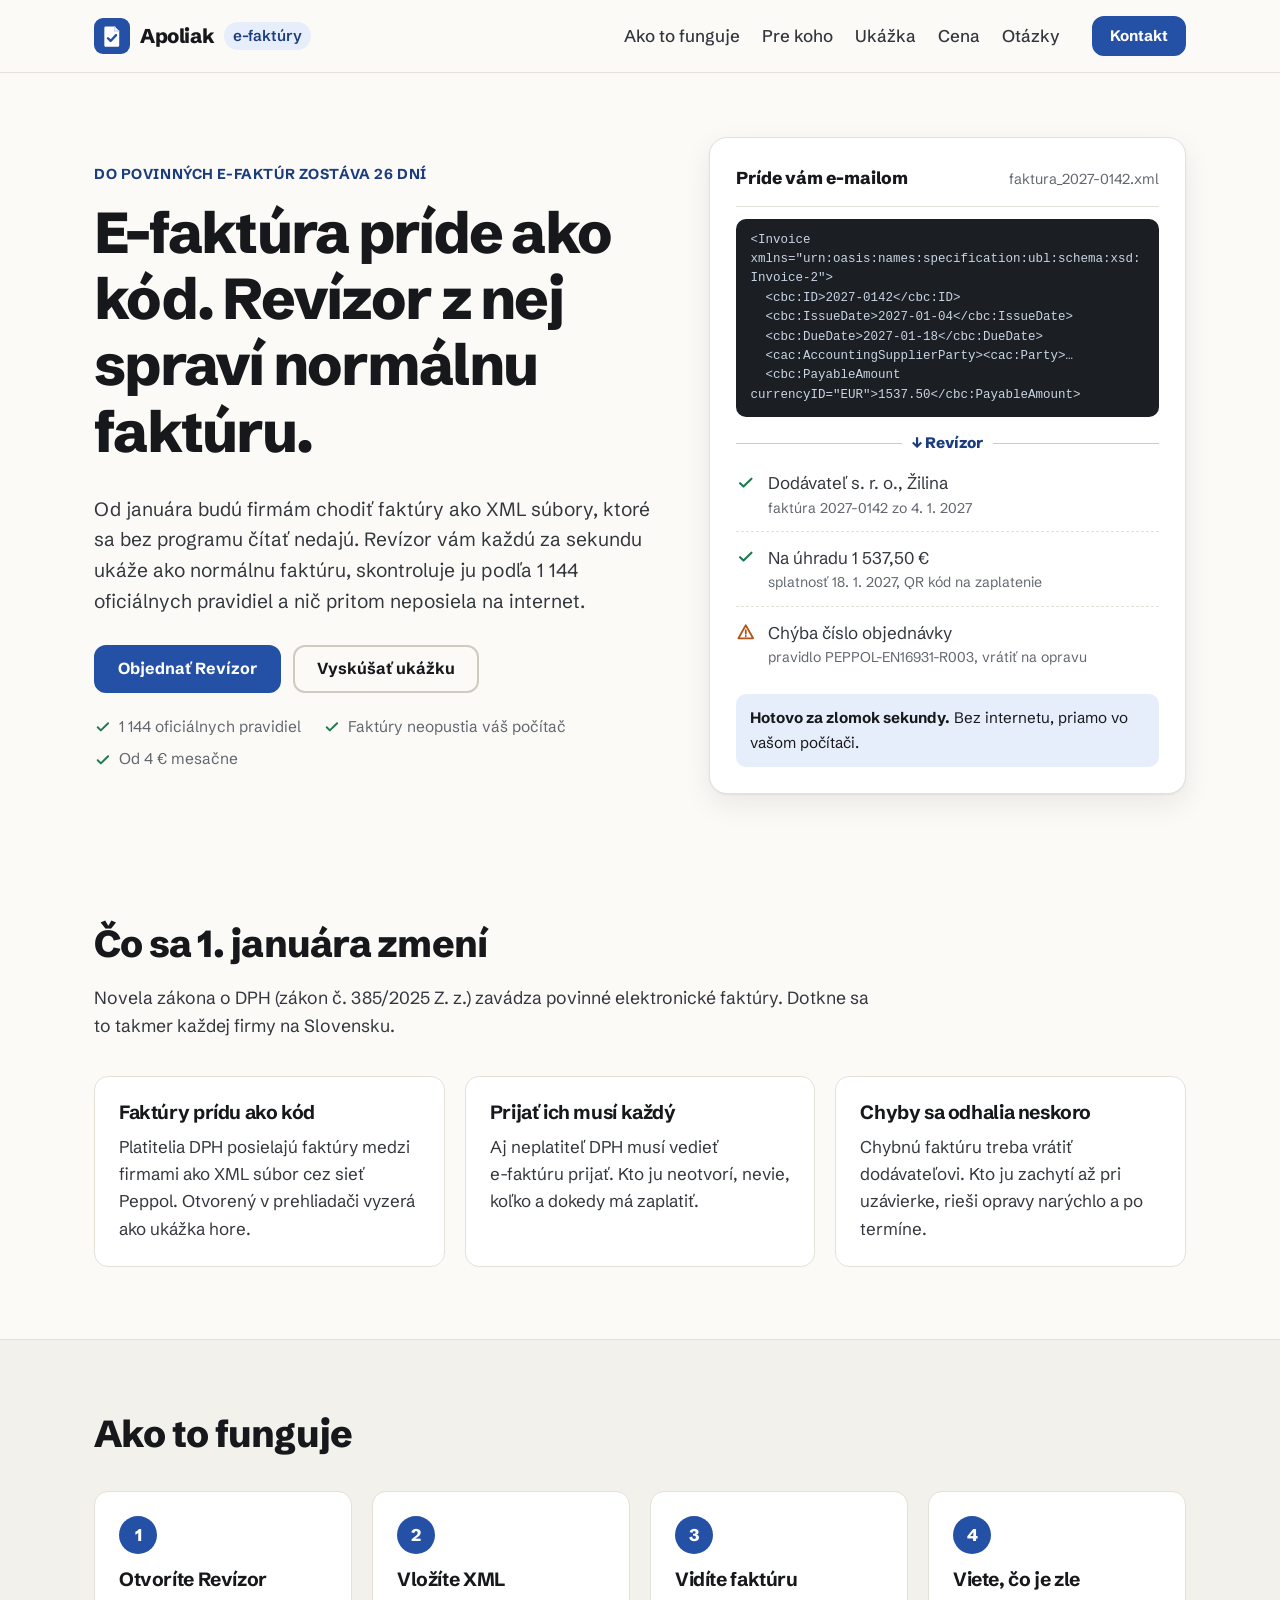
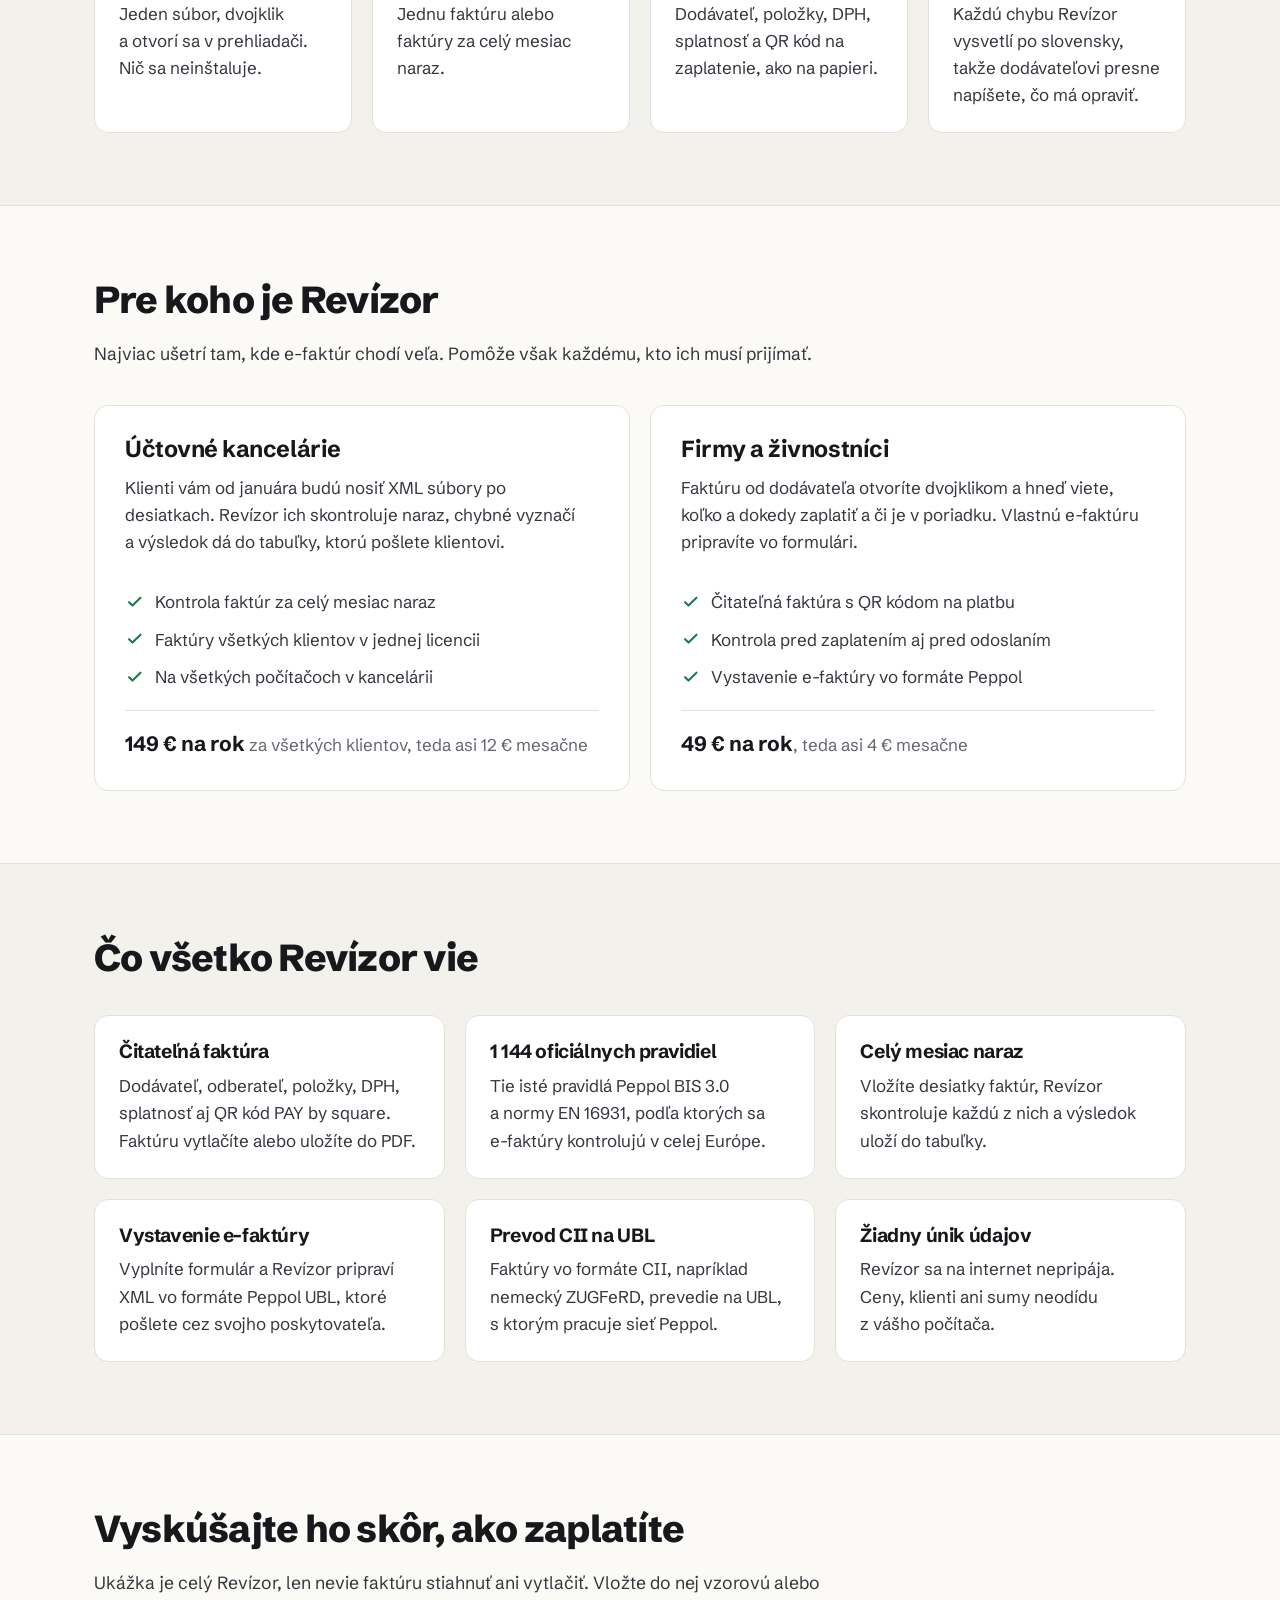
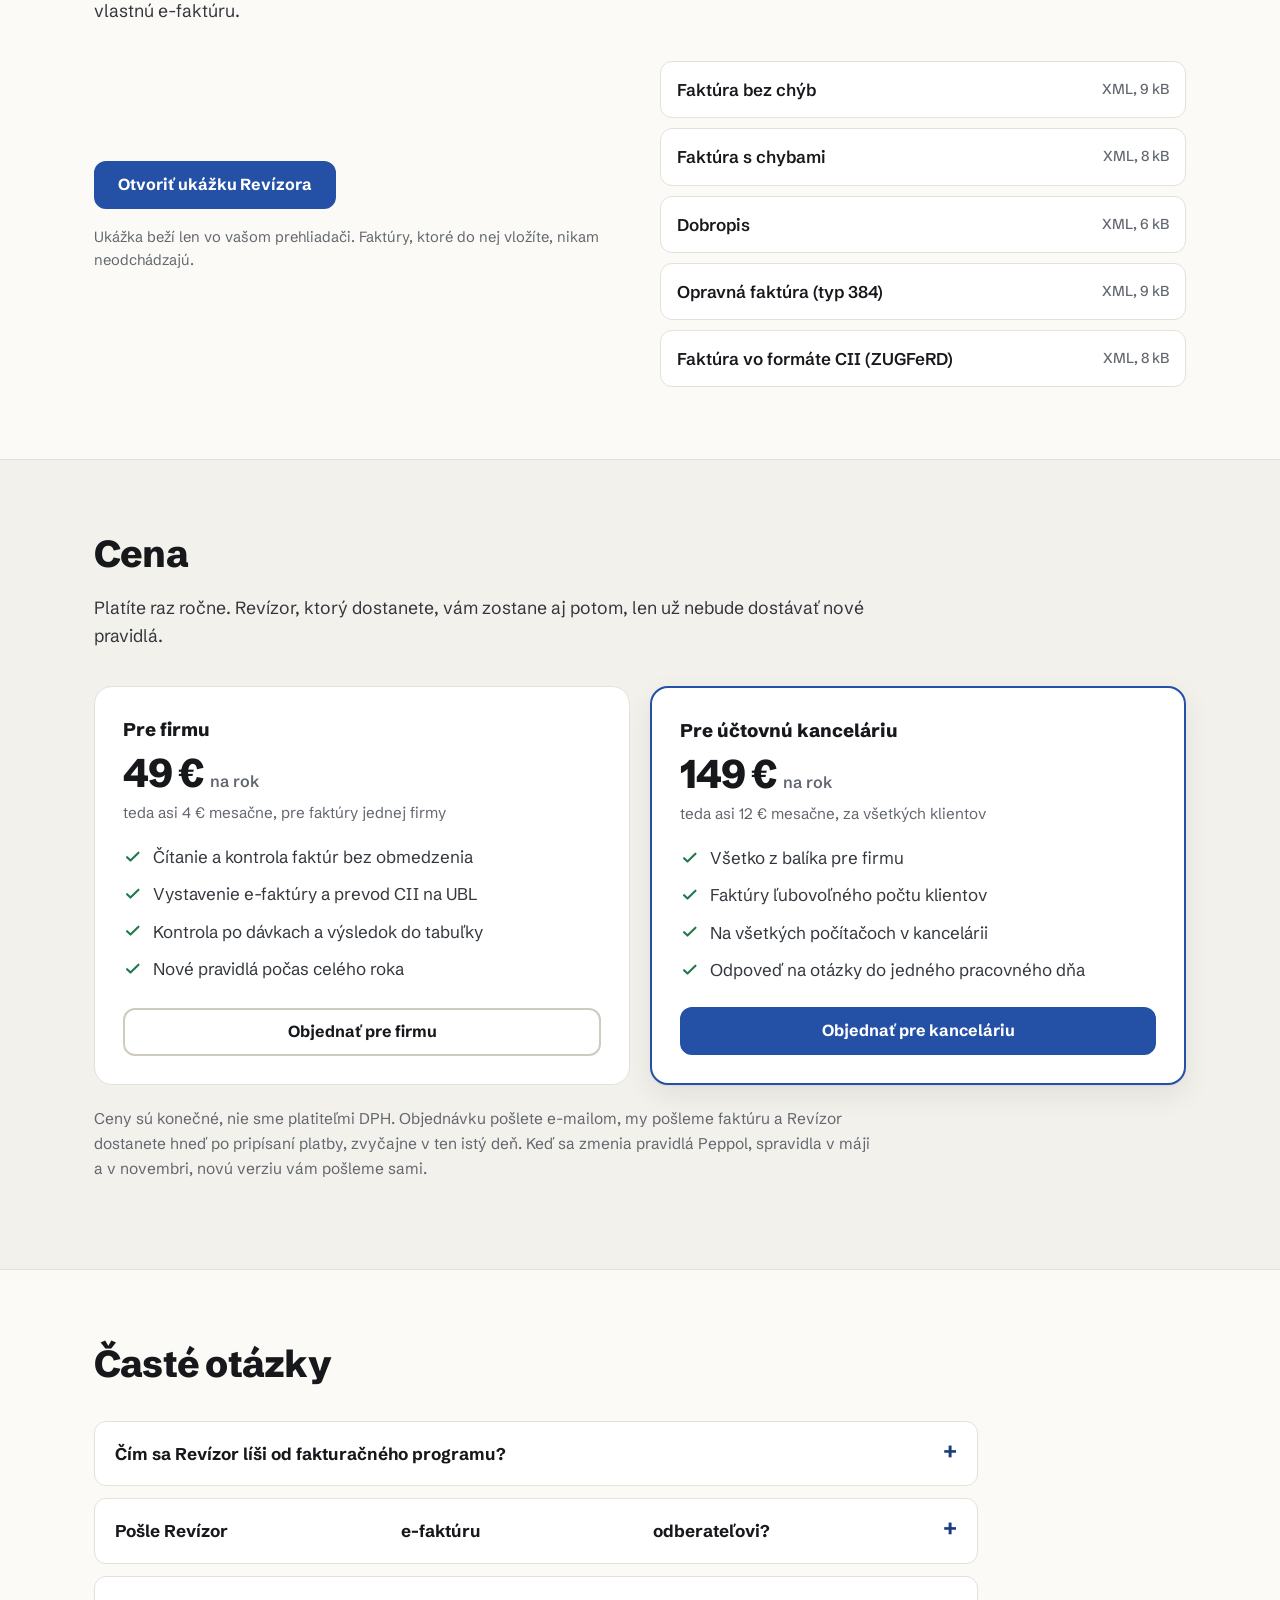
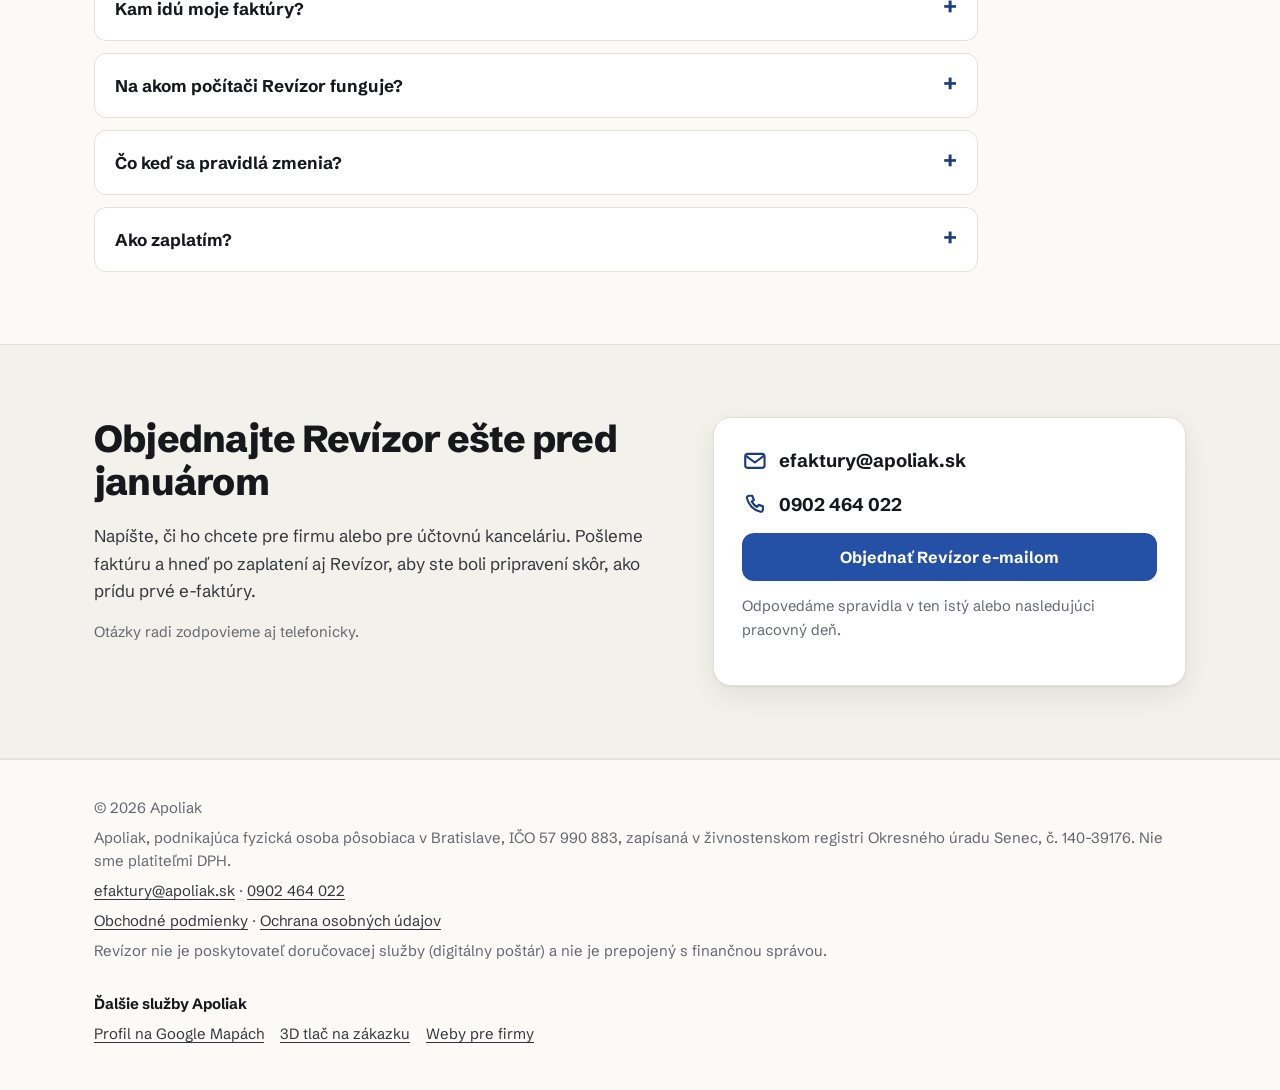
==== commit 5cb5cf62: "Pätička so živnosťou, úpravy textov" ====
--- a/index.html
+++ b/index.html
@@ -5,16 +5,16 @@
   <meta http-equiv="Content-Security-Policy" content="default-src 'self'; script-src 'self'; style-src 'self' 'unsafe-inline'; img-src 'self' data:; font-src 'self'; connect-src 'self'; form-action 'self'; base-uri 'self'; object-src 'none'">
   <meta name="referrer" content="strict-origin-when-cross-origin">
   <meta name="viewport" content="width=device-width, initial-scale=1, viewport-fit=cover">
-  <title>Revízor e-faktúr: prečíta a skontroluje e-faktúru | Apoliak</title>
-  <meta name="description" content="Od 1. 1. 2027 chodia faktúry medzi firmami ako XML. Revízor ich ukáže ako normálnu faktúru, skontroluje podľa pravidiel Peppol a EN 16931 a beží bez internetu. Pre firmy aj účtovné kancelárie.">
+  <title>E-faktúry od 1. 1. 2027: Revízor ich prečíta aj skontroluje | Apoliak</title>
+  <meta name="description" content="Od 1. januára 2027 vám budú chodiť faktúry ako XML. Revízor z nich za sekundu spraví normálnu faktúru a skontroluje ich podľa 1 144 pravidiel. Bez internetu, od 49 € na rok.">
   <meta name="theme-color" content="#fbfaf7">
   <meta name="color-scheme" content="light">
   <link rel="canonical" href="https://efaktury.apoliak.sk/">
   <meta property="og:type" content="website">
   <meta property="og:locale" content="sk_SK">
   <meta property="og:site_name" content="Apoliak e-faktúry">
-  <meta property="og:title" content="E-faktúru prečítate aj skontrolujete za pár sekúnd">
-  <meta property="og:description" content="Revízor e-faktúr ukáže XML faktúru ako normálnu faktúru a skontroluje ju podľa pravidiel Peppol. Beží bez internetu, od 49 € na rok.">
+  <meta property="og:title" content="E-faktúra príde ako kód. Revízor z nej spraví normálnu faktúru.">
+  <meta property="og:description" content="Od 1. 1. 2027 chodia faktúry ako XML. Revízor ich prečíta a skontroluje podľa 1 144 pravidiel, bez internetu. Od 49 € na rok.">
   <meta property="og:url" content="https://efaktury.apoliak.sk/">
   <meta property="og:image" content="https://efaktury.apoliak.sk/assets/img/og-image.png">
   <meta property="og:image:width" content="1200">
@@ -32,7 +32,7 @@
   "applicationCategory": "BusinessApplication",
   "operatingSystem": "Windows, macOS (v prehliadači)",
   "url": "https://efaktury.apoliak.sk/",
-  "description": "Zobrazenie a kontrola elektronických faktúr podľa pravidiel Peppol BIS 3.0 a EN 16931, bez internetu.",
+  "description": "Čítanie a kontrola elektronických faktúr podľa 1 144 pravidiel Peppol BIS 3.0 a EN 16931, bez internetu.",
   "offers": [
     {
       "@type": "Offer",
@@ -69,7 +69,7 @@
   <header class="site-header">
     <div class="wrap header-inner">
       <a class="logo" href="./" aria-label="Apoliak e-faktúry – úvod"><svg class="logo-mark" viewBox="0 0 40 40" aria-hidden="true"><rect width="40" height="40" rx="10" fill="#2450a6"/><path d="M13 9.5h10l5 5v16a1.5 1.5 0 01-1.5 1.5h-13.5a1.5 1.5 0 01-1.5-1.5v-19.5a1.5 1.5 0 011.5-1.5z" fill="#fff"/><path d="M23 9.5v5h5" fill="none" stroke="#c9d6f3" stroke-width="1.6"/><path d="M15.5 22.5l3 3 6-6.5" fill="none" stroke="#2450a6" stroke-width="2.6" stroke-linecap="round" stroke-linejoin="round"/></svg>Apoliak <span class="logo-tag">e-faktúry</span></a>
-      <nav class="nav" aria-label="Hlavné menu"><a href="#zmena">Čo sa mení</a><a href="#funkcie">Čo vie Revízor</a><a href="#ukazka">Ukážka</a><a href="#cennik">Cenník</a><a href="#otazky">Otázky</a></nav>
+      <nav class="nav" aria-label="Hlavné menu"><a href="#ako">Ako to funguje</a><a href="#pre-koho">Pre koho</a><a href="#ukazka">Ukážka</a><a href="#cennik">Cena</a><a href="#otazky">Otázky</a></nav>
       <a class="btn btn--small" href="./#kontakt">Kontakt</a>
     </div>
   </header>
@@ -77,32 +77,65 @@
     <section class="hero">
       <div class="wrap hero-grid">
         <div>
-          <span class="eyebrow"><span class="nb">E-faktúry</span> od 1. januára 2027</span>
-          <h1><span class="nb">E-faktúru</span> prečítate aj skontrolujete za pár sekúnd</h1>
-          <p class="lead">Od januára budú firmám chodiť faktúry ako XML súbory. Revízor ich ukáže ako normálnu faktúru, povie, či sú v&nbsp;poriadku, a&nbsp;nič pritom neposiela na internet.</p>
-          <div class="cta-row"><a class="btn" href="ukazka/">Vyskúšať ukážku</a><a class="btn btn--ghost" href="#cennik">Cenník</a></div>
-          <ul class="facts"><li><svg class="icon" aria-hidden="true"><use href="#i-check"/></svg>Pravidlá Peppol BIS 3.0 a&nbsp;EN 16931</li><li><svg class="icon" aria-hidden="true"><use href="#i-check"/></svg>Beží bez internetu</li><li><svg class="icon" aria-hidden="true"><use href="#i-check"/></svg>Stačí prehliadač, nič sa neinštaluje</li></ul>
+          <span class="eyebrow"><span data-odpocet="2027-01-01"><span class="nb">E-faktúry</span> sú povinné od 1. januára 2027</span></span>
+          <h1><span class="nb">E-faktúra</span> príde ako kód. Revízor z&nbsp;nej spraví normálnu faktúru.</h1>
+          <p class="lead">Od januára budú firmám chodiť faktúry ako XML súbory, ktoré sa bez programu čítať nedajú. Revízor vám každú za sekundu ukáže ako normálnu faktúru, skontroluje ju podľa 1&nbsp;144 oficiálnych pravidiel a&nbsp;nič pritom neposiela na internet.</p>
+          <div class="cta-row"><a class="btn" href="#cennik">Objednať Revízor</a><a class="btn btn--ghost" href="ukazka/">Vyskúšať ukážku</a></div>
+          <ul class="facts"><li><svg class="icon" aria-hidden="true"><use href="#i-check"/></svg>1&nbsp;144 oficiálnych pravidiel</li><li><svg class="icon" aria-hidden="true"><use href="#i-check"/></svg>Faktúry neopustia váš počítač</li><li><svg class="icon" aria-hidden="true"><use href="#i-check"/></svg>Od 4&nbsp;€ mesačne</li></ul>
         </div>
-        <div><div class="panel" role="img" aria-label="Ukážka výsledku kontroly e-faktúry v Revízore">
-            <div class="panel-head"><span class="panel-title">Faktúra 2027-0142</span><span class="panel-sub">XML · Peppol BIS 3.0</span></div>
+        <div><div class="panel" role="img" aria-label="E-faktúra ako XML súbor a tá istá faktúra v Revízore">
+            <div class="panel-head"><span class="panel-title">Príde vám e-mailom</span><span class="panel-sub">faktura_2027-0142.xml</span></div>
+            <pre class="xml" aria-hidden="true">&lt;Invoice xmlns="urn:oasis:names:specification:ubl:schema:xsd:Invoice-2"&gt;
+  &lt;cbc:ID&gt;2027-0142&lt;/cbc:ID&gt;
+  &lt;cbc:IssueDate&gt;2027-01-04&lt;/cbc:IssueDate&gt;
+  &lt;cbc:DueDate&gt;2027-01-18&lt;/cbc:DueDate&gt;
+  &lt;cac:AccountingSupplierParty&gt;&lt;cac:Party&gt;…
+  &lt;cbc:PayableAmount currencyID="EUR"&gt;1537.50&lt;/cbc:PayableAmount&gt;</pre>
+            <div class="arrow">↓&nbsp;Revízor</div>
             <ul class="rows">
-              <li class="is-ok"><svg class="icon" aria-hidden="true"><use href="#i-check"/></svg><div>Dodávateľ a odberateľ<small>názov, adresa, IČO, IČ DPH</small></div></li>
-              <li class="is-ok"><svg class="icon" aria-hidden="true"><use href="#i-check"/></svg><div>Položky a súčty<small>3 položky, 1&nbsp;250,00&nbsp;€ bez DPH</small></div></li>
-              <li class="is-ok"><svg class="icon" aria-hidden="true"><use href="#i-check"/></svg><div>DPH podľa sadzieb<small>23&nbsp;% a 19&nbsp;%, súčty sedia</small></div></li>
-              <li class="is-warn"><svg class="icon" aria-hidden="true"><use href="#i-warn"/></svg><div>Chýba referencia odberateľa alebo číslo objednávky<small>pravidlo PEPPOL-EN16931-R003</small></div></li>
+              <li class="is-ok"><svg class="icon" aria-hidden="true"><use href="#i-check"/></svg><div>Dodávateľ s.&nbsp;r.&nbsp;o., Žilina<small>faktúra 2027-0142 zo 4. 1. 2027</small></div></li>
+              <li class="is-ok"><svg class="icon" aria-hidden="true"><use href="#i-check"/></svg><div>Na úhradu 1&nbsp;537,50&nbsp;€<small>splatnosť 18. 1. 2027, QR kód na zaplatenie</small></div></li>
+              <li class="is-warn"><svg class="icon" aria-hidden="true"><use href="#i-warn"/></svg><div>Chýba číslo objednávky<small>pravidlo PEPPOL-EN16931-R003, vrátiť na opravu</small></div></li>
             </ul>
-            <div class="panel-foot"><strong>1 chyba.</strong> Faktúra nespĺňa pravidlá Peppol, dodávateľ ju má opraviť.</div>
+            <div class="panel-foot"><strong>Hotovo za zlomok sekundy.</strong> Bez internetu, priamo vo vašom počítači.</div>
           </div></div>
       </div>
     </section>
     <section class="section" id="zmena" aria-labelledby="zmena-nadpis">
-      <div class="wrap"><div class="section-head"><h2 id="zmena-nadpis">Čo sa mení od 1. januára 2027</h2><p>Novela zákona o&nbsp;DPH (zákon č. 385/2025 Z. z.) zavádza povinné elektronické faktúry. Týka sa to takmer každej firmy na Slovensku.</p></div><div class="cards"><article class="card"><h3>Platitelia DPH vystavujú <span class="nb">e-faktúry</span></h3><p>Faktúry medzi firmami na Slovensku posielajú ako XML súbor cez sieť Peppol, nie ako PDF.</p></article><article class="card"><h3>Prijať ich musí každá firma</h3><p>Aj neplatiteľ DPH musí vedieť <span class="nb">e-faktúru</span> prijať. Príde súbor, ktorý sa bez programu poriadne čítať nedá.</p></article><article class="card"><h3>Chyby treba vybaviť skôr</h3><p>Chybná <span class="nb">e-faktúra</span> narobí problémy v&nbsp;účtovníctve. Kto ju skontroluje hneď pri prijatí, vybaví opravu s&nbsp;dodávateľom včas.</p></article></div></div>
+      <div class="wrap"><div class="section-head"><h2 id="zmena-nadpis">Čo sa 1. januára zmení</h2><p>Novela zákona o&nbsp;DPH (zákon č. 385/2025 Z. z.) zavádza povinné elektronické faktúry. Dotkne sa to takmer každej firmy na Slovensku.</p></div><div class="cards"><article class="card"><h3>Faktúry prídu ako kód</h3><p>Platitelia DPH posielajú faktúry medzi firmami ako XML súbor cez sieť Peppol. Otvorený v&nbsp;prehliadači vyzerá ako ukážka hore.</p></article><article class="card"><h3>Prijať ich musí každý</h3><p>Aj neplatiteľ DPH musí vedieť <span class="nb">e-faktúru</span> prijať. Kto ju neotvorí, nevie, koľko a&nbsp;dokedy má zaplatiť.</p></article><article class="card"><h3>Chyby sa odhalia neskoro</h3><p>Chybnú faktúru treba vrátiť dodávateľovi. Kto ju zachytí až pri uzávierke, rieši opravy narýchlo a&nbsp;po termíne.</p></article></div></div>
+    </section>
+    <section class="section section--alt" id="ako" aria-labelledby="ako-nadpis">
+      <div class="wrap"><div class="section-head"><h2 id="ako-nadpis">Ako to funguje</h2></div><ol class="steps"><li><h3>Otvoríte Revízor</h3><p>Jeden súbor, dvojklik a&nbsp;otvorí sa v&nbsp;prehliadači. Nič sa neinštaluje.</p></li><li><h3>Vložíte XML</h3><p>Jednu faktúru alebo faktúry za celý mesiac naraz.</p></li><li><h3>Vidíte faktúru</h3><p>Dodávateľ, položky, DPH, splatnosť a&nbsp;QR kód na zaplatenie, ako na papieri.</p></li><li><h3>Viete, čo je zle</h3><p>Každú chybu Revízor vysvetlí po slovensky, takže dodávateľovi presne napíšete, čo má opraviť.</p></li></ol></div>
+    </section>
+    <section class="section" id="pre-koho" aria-labelledby="pre-koho-nadpis">
+      <div class="wrap"><div class="section-head"><h2 id="pre-koho-nadpis">Pre koho je Revízor</h2><p>Najviac ušetrí tam, kde <span class="nb">e-faktúr</span> chodí veľa. Pomôže však každému, kto ich musí prijímať.</p></div><div class="cards cards--2">
+          <article class="card card--big">
+            <h3>Účtovné kancelárie</h3>
+            <p>Klienti vám od januára budú nosiť XML súbory po desiatkach. Revízor ich skontroluje naraz, chybné vyznačí a&nbsp;výsledok dá do tabuľky, ktorú pošlete klientovi.</p>
+            <ul class="checks">
+              <li><svg class="icon" aria-hidden="true"><use href="#i-check"/></svg><span>Kontrola faktúr za celý mesiac naraz</span></li>
+              <li><svg class="icon" aria-hidden="true"><use href="#i-check"/></svg><span>Faktúry všetkých klientov v&nbsp;jednej licencii</span></li>
+              <li><svg class="icon" aria-hidden="true"><use href="#i-check"/></svg><span>Na všetkých počítačoch v&nbsp;kancelárii</span></li>
+            </ul>
+            <p class="card-price"><strong>149&nbsp;€ na rok</strong> za všetkých klientov, teda asi 12&nbsp;€ mesačne</p>
+          </article>
+          <article class="card card--big">
+            <h3>Firmy a&nbsp;živnostníci</h3>
+            <p>Faktúru od dodávateľa otvoríte dvojklikom a&nbsp;hneď viete, koľko a&nbsp;dokedy zaplatiť a&nbsp;či je v&nbsp;poriadku. Vlastnú <span class="nb">e-faktúru</span> pripravíte vo formulári.</p>
+            <ul class="checks">
+              <li><svg class="icon" aria-hidden="true"><use href="#i-check"/></svg><span>Čitateľná faktúra s&nbsp;QR kódom na platbu</span></li>
+              <li><svg class="icon" aria-hidden="true"><use href="#i-check"/></svg><span>Kontrola pred zaplatením aj pred odoslaním</span></li>
+              <li><svg class="icon" aria-hidden="true"><use href="#i-check"/></svg><span>Vystavenie <span class="nb">e-faktúry</span> vo formáte Peppol</span></li>
+            </ul>
+            <p class="card-price"><strong>49&nbsp;€ na rok</strong>, teda asi 4&nbsp;€ mesačne</p>
+          </article>
+        </div></div>
     </section>
     <section class="section section--alt" id="funkcie" aria-labelledby="funkcie-nadpis">
-      <div class="wrap"><div class="section-head"><h2 id="funkcie-nadpis">Čo Revízor urobí</h2><p>Revízor je jeden súbor, ktorý otvoríte v&nbsp;prehliadači. Faktúry spracúva priamo vo vašom počítači.</p></div><div class="cards"><article class="card"><h3>Ukáže faktúru ako na papieri</h3><p>Dodávateľ, odberateľ, položky, DPH, splatnosť aj QR kód PAY by square na zaplatenie. Faktúru vytlačíte alebo uložíte do PDF.</p></article><article class="card"><h3>Skontroluje ju podľa pravidiel</h3><p>Podľa pravidiel Peppol BIS 3.0 a&nbsp;normy EN 16931, ktoré platia v&nbsp;celej Európe. Každú chybu vysvetlí po slovensky.</p></article><article class="card"><h3>Celý mesiac naraz</h3><p>Vložíte desiatky faktúr a&nbsp;Revízor skontroluje každú z&nbsp;nich. Výsledok uložíte do tabuľky alebo do ZIP.</p></article><article class="card"><h3>Vystaví <span class="nb">e-faktúru</span></h3><p>Vyplníte formulár a&nbsp;Revízor pripraví XML vo formáte Peppol UBL, ktoré pošlete cez svojho poskytovateľa.</p></article><article class="card"><h3>Prevedie CII na UBL</h3><p>Faktúry vo formáte CII, napríklad nemecký ZUGFeRD, prevedie na UBL, s&nbsp;ktorým pracuje sieť Peppol.</p></article><article class="card"><h3>Nič neodosiela</h3><p>Revízor nemá prístup na internet. Faktúry s&nbsp;cenami a&nbsp;menami vašich klientov zostanú vo vašom počítači.</p></article></div><div class="callout"><svg class="icon" aria-hidden="true"><use href="#i-warn"/></svg><div><h3>Revízor faktúry neposiela</h3><p>Posielať a&nbsp;prijímať <span class="nb">e-faktúry</span> cez sieť Peppol môže len poskytovateľ zo zoznamu finančnej správy, takzvaný digitálny poštár. Revízor ho nenahrádza. Pomôže vám faktúry prečítať, skontrolovať a&nbsp;pripraviť.</p></div></div></div>
+      <div class="wrap"><div class="section-head"><h2 id="funkcie-nadpis">Čo všetko Revízor vie</h2></div><div class="cards"><article class="card"><h3>Čitateľná faktúra</h3><p>Dodávateľ, odberateľ, položky, DPH, splatnosť aj QR kód PAY by square. Faktúru vytlačíte alebo uložíte do PDF.</p></article><article class="card"><h3>1&nbsp;144 oficiálnych pravidiel</h3><p>Tie isté pravidlá Peppol BIS 3.0 a&nbsp;normy EN 16931, podľa ktorých sa <span class="nb">e-faktúry</span> kontrolujú v&nbsp;celej Európe.</p></article><article class="card"><h3>Celý mesiac naraz</h3><p>Vložíte desiatky faktúr, Revízor skontroluje každú z&nbsp;nich a&nbsp;výsledok uloží do tabuľky.</p></article><article class="card"><h3>Vystavenie <span class="nb">e-faktúry</span></h3><p>Vyplníte formulár a&nbsp;Revízor pripraví XML vo formáte Peppol UBL, ktoré pošlete cez svojho poskytovateľa.</p></article><article class="card"><h3>Prevod CII na UBL</h3><p>Faktúry vo formáte CII, napríklad nemecký ZUGFeRD, prevedie na UBL, s&nbsp;ktorým pracuje sieť Peppol.</p></article><article class="card"><h3>Žiadny únik údajov</h3><p>Revízor sa na internet nepripája. Ceny, klienti ani sumy neodídu z&nbsp;vášho počítača.</p></article></div></div>
     </section>
     <section class="section" id="ukazka" aria-labelledby="ukazka-nadpis">
-      <div class="wrap"><div class="section-head"><h2 id="ukazka-nadpis">Vyskúšajte Revízor na vzorovej faktúre</h2><p>Ukážka je celý Revízor, len nevie faktúru stiahnuť ani vytlačiť. Stiahnite si vzor a&nbsp;vložte ho do ukážky, alebo skúste vlastnú <span class="nb">e-faktúru</span>.</p></div><div class="demo">
+      <div class="wrap"><div class="section-head"><h2 id="ukazka-nadpis">Vyskúšajte ho skôr, ako zaplatíte</h2><p>Ukážka je celý Revízor, len nevie faktúru stiahnuť ani vytlačiť. Vložte do nej vzorovú alebo vlastnú <span class="nb">e-faktúru</span>.</p></div><div class="demo">
           <div>
             <p><a class="btn" href="ukazka/">Otvoriť ukážku Revízora</a></p>
             <p class="small">Ukážka beží len vo vašom prehliadači. Faktúry, ktoré do nej vložíte, nikam neodchádzajú.</p>
@@ -117,22 +150,22 @@
         </div></div>
     </section>
     <section class="section section--alt" id="cennik" aria-labelledby="cennik-nadpis">
-      <div class="wrap"><div class="section-head"><h2 id="cennik-nadpis">Cenník</h2><p>Platíte raz za rok. Revízor, ktorý dostanete, vám zostane aj potom, len už nebude dostávať nové pravidlá.</p></div><div class="prices"><article class="price"><div class="price-name">Pre firmu</div><div class="price-amount">49&nbsp;€ <span class="price-unit">na rok</span></div><p class="price-note">pre faktúry jednej firmy</p><ul class="checks"><li><svg class="icon" aria-hidden="true"><use href="#i-check"/></svg><span>Čítanie a&nbsp;kontrola faktúr bez obmedzenia</span></li><li><svg class="icon" aria-hidden="true"><use href="#i-check"/></svg><span>Vystavenie <span class="nb">e-faktúry</span> a&nbsp;prevod CII na UBL</span></li><li><svg class="icon" aria-hidden="true"><use href="#i-check"/></svg><span>Kontrola po dávkach a&nbsp;výsledok do tabuľky</span></li><li><svg class="icon" aria-hidden="true"><use href="#i-check"/></svg><span>Nové pravidlá počas celého roka</span></li></ul><a class="btn btn--ghost" href="mailto:efaktury@apoliak.sk?subject=Objedn%C3%A1vka%20Rev%C3%ADzora%20pre%20firmu&amp;body=Dobr%C3%BD%20de%C5%88%2C%0A%0Aobjedn%C3%A1vam%20Rev%C3%ADzor%20e-fakt%C3%BAr%20pre%20firmu%20na%201%20rok%20%2849%20%E2%82%AC%29.%0A%0AFirma%3A%0AI%C4%8CO%3A%0AE-mail%2C%20kam%20posla%C5%A5%20Rev%C3%ADzor%3A%0A%0A%C4%8Eakujem">Objednať pre firmu</a></article><article class="price price--main"><div class="price-name">Pre účtovnú kanceláriu</div><div class="price-amount">149&nbsp;€ <span class="price-unit">na rok</span></div><p class="price-note">pre faktúry všetkých vašich klientov</p><ul class="checks"><li><svg class="icon" aria-hidden="true"><use href="#i-check"/></svg><span>Všetko z&nbsp;balíka pre firmu</span></li><li><svg class="icon" aria-hidden="true"><use href="#i-check"/></svg><span>Faktúry ľubovoľného počtu klientov</span></li><li><svg class="icon" aria-hidden="true"><use href="#i-check"/></svg><span>Na všetkých počítačoch v&nbsp;kancelárii</span></li><li><svg class="icon" aria-hidden="true"><use href="#i-check"/></svg><span>Odpoveď na otázky do jedného pracovného dňa</span></li></ul><a class="btn" href="mailto:efaktury@apoliak.sk?subject=Objedn%C3%A1vka%20Rev%C3%ADzora%20pre%20%C3%BA%C4%8Dtovn%C3%BA%20kancel%C3%A1riu&amp;body=Dobr%C3%BD%20de%C5%88%2C%0A%0Aobjedn%C3%A1vam%20Rev%C3%ADzor%20e-fakt%C3%BAr%20pre%20%C3%BA%C4%8Dtovn%C3%BA%20kancel%C3%A1riu%20na%201%20rok%20%28149%20%E2%82%AC%29.%0A%0AKancel%C3%A1ria%3A%0AI%C4%8CO%3A%0AE-mail%2C%20kam%20posla%C5%A5%20Rev%C3%ADzor%3A%0A%0A%C4%8Eakujem">Objednať pre kanceláriu</a></article></div><p class="prices-after">Ceny sú konečné, nie sme platiteľmi DPH. Pošleme vám faktúru so splatnosťou 7&nbsp;dní a&nbsp;Revízor dostanete <span class="nb">e-mailom</span> hneď po pripísaní platby. Keď sa zmenia pravidlá Peppol, spravidla v&nbsp;máji a&nbsp;v&nbsp;novembri, pošleme novú verziu.</p></div>
+      <div class="wrap"><div class="section-head"><h2 id="cennik-nadpis">Cena</h2><p>Platíte raz ročne. Revízor, ktorý dostanete, vám zostane aj potom, len už nebude dostávať nové pravidlá.</p></div><div class="prices"><article class="price"><div class="price-name">Pre firmu</div><div class="price-amount">49&nbsp;€ <span class="price-unit">na rok</span></div><p class="price-note">teda asi 4&nbsp;€ mesačne, pre faktúry jednej firmy</p><ul class="checks"><li><svg class="icon" aria-hidden="true"><use href="#i-check"/></svg><span>Čítanie a&nbsp;kontrola faktúr bez obmedzenia</span></li><li><svg class="icon" aria-hidden="true"><use href="#i-check"/></svg><span>Vystavenie <span class="nb">e-faktúry</span> a&nbsp;prevod CII na UBL</span></li><li><svg class="icon" aria-hidden="true"><use href="#i-check"/></svg><span>Kontrola po dávkach a&nbsp;výsledok do tabuľky</span></li><li><svg class="icon" aria-hidden="true"><use href="#i-check"/></svg><span>Nové pravidlá počas celého roka</span></li></ul><a class="btn btn--ghost" href="mailto:efaktury@apoliak.sk?subject=Objedn%C3%A1vka%20Rev%C3%ADzora%20pre%20firmu&amp;body=Dobr%C3%BD%20de%C5%88%2C%0A%0Aobjedn%C3%A1vam%20Rev%C3%ADzor%20e-fakt%C3%BAr%20pre%20firmu%20na%201%20rok%20%2849%20%E2%82%AC%29.%0A%0AFirma%3A%0AI%C4%8CO%3A%0AE-mail%2C%20kam%20posla%C5%A5%20Rev%C3%ADzor%3A%0A%0A%C4%8Eakujem">Objednať pre firmu</a></article><article class="price price--main"><div class="price-name">Pre účtovnú kanceláriu</div><div class="price-amount">149&nbsp;€ <span class="price-unit">na rok</span></div><p class="price-note">teda asi 12&nbsp;€ mesačne, za všetkých klientov</p><ul class="checks"><li><svg class="icon" aria-hidden="true"><use href="#i-check"/></svg><span>Všetko z&nbsp;balíka pre firmu</span></li><li><svg class="icon" aria-hidden="true"><use href="#i-check"/></svg><span>Faktúry ľubovoľného počtu klientov</span></li><li><svg class="icon" aria-hidden="true"><use href="#i-check"/></svg><span>Na všetkých počítačoch v&nbsp;kancelárii</span></li><li><svg class="icon" aria-hidden="true"><use href="#i-check"/></svg><span>Odpoveď na otázky do jedného pracovného dňa</span></li></ul><a class="btn" href="mailto:efaktury@apoliak.sk?subject=Objedn%C3%A1vka%20Rev%C3%ADzora%20pre%20%C3%BA%C4%8Dtovn%C3%BA%20kancel%C3%A1riu&amp;body=Dobr%C3%BD%20de%C5%88%2C%0A%0Aobjedn%C3%A1vam%20Rev%C3%ADzor%20e-fakt%C3%BAr%20pre%20%C3%BA%C4%8Dtovn%C3%BA%20kancel%C3%A1riu%20na%201%20rok%20%28149%20%E2%82%AC%29.%0A%0AKancel%C3%A1ria%3A%0AI%C4%8CO%3A%0AE-mail%2C%20kam%20posla%C5%A5%20Rev%C3%ADzor%3A%0A%0A%C4%8Eakujem">Objednať pre kanceláriu</a></article></div><p class="prices-after">Ceny sú konečné, nie sme platiteľmi DPH. Objednávku pošlete <span class="nb">e-mailom</span>, my pošleme faktúru a&nbsp;Revízor dostanete hneď po pripísaní platby, zvyčajne v&nbsp;ten istý deň. Keď sa zmenia pravidlá Peppol, spravidla v&nbsp;máji a&nbsp;v&nbsp;novembri, novú verziu vám pošleme sami.</p></div>
     </section>
     <section class="section" id="otazky" aria-labelledby="otazky-nadpis">
-      <div class="wrap"><div class="section-head"><h2 id="otazky-nadpis">Časté otázky</h2></div><div class="faq"><details><summary>Potrebujem Revízor, keď mám fakturačný program?</summary><div><p>Nemusíte. Ak váš program vie <span class="nb">e-faktúry</span> čítať aj kontrolovať, stačí vám. Revízor sa hodí, keď chcete faktúru skontrolovať nezávisle od programu, prečítať XML, ktoré prišlo <span class="nb">e-mailom</span>, alebo skontrolovať naraz faktúry za celý mesiac.</p></div></details><details><summary>Pošle Revízor <span class="nb">e-faktúru</span> odberateľovi?</summary><div><p>Nie. Posielanie cez sieť Peppol robí poskytovateľ zo zoznamu finančnej správy. Revízor súbor pripraví a&nbsp;skontroluje, odošle ho váš poskytovateľ.</p></div></details><details><summary>Kam idú moje faktúry?</summary><div><p>Nikam. Revízor beží len vo vašom počítači a&nbsp;na internet sa nepripája. Nikto okrem vás faktúry nevidí.</p></div></details><details><summary>Na akom počítači Revízor funguje?</summary><div><p>V&nbsp;aktuálnom prehliadači Chrome, Edge, Firefox alebo Safari, na Windowse aj na Macu. Nič sa neinštaluje, Revízor je jeden súbor, ktorý otvoríte dvojklikom.</p></div></details><details><summary>Čo keď sa pravidlá zmenia?</summary><div><p>Počas zaplateného roka vám novú verziu pošleme <span class="nb">e-mailom</span> vždy, keď Peppol alebo finančná správa pravidlá zmení. Po roku vám Revízor funguje ďalej, len bez nových pravidiel.</p></div></details><details><summary>Ako zaplatím?</summary><div><p>Po objednávke vám <span class="nb">e-mailom</span> pošleme faktúru so splatnosťou 7&nbsp;dní. Platíte prevodom na účet, Revízor dostanete hneď po pripísaní platby.</p></div></details></div></div>
+      <div class="wrap"><div class="section-head"><h2 id="otazky-nadpis">Časté otázky</h2></div><div class="faq"><details><summary>Čím sa Revízor líši od fakturačného programu?</summary><div><p>Fakturačný program faktúry vystavuje a&nbsp;eviduje. Revízor je nezávislá kontrola: povie, či <span class="nb">e-faktúra</span> spĺňa pravidlá a&nbsp;čo presne je zle, a&nbsp;ukáže ju čitateľne aj vtedy, keď prišla <span class="nb">e-mailom</span> mimo programu. Účtovná kancelária ním skontroluje faktúry všetkých klientov, nech používajú akýkoľvek program.</p></div></details><details><summary>Pošle Revízor <span class="nb">e-faktúru</span> odberateľovi?</summary><div><p>Nie. Posielanie cez sieť Peppol robí poskytovateľ zo zoznamu finančnej správy, takzvaný digitálny poštár. Revízor súbor pripraví a&nbsp;skontroluje, odošle ho váš poskytovateľ.</p></div></details><details><summary>Kam idú moje faktúry?</summary><div><p>Nikam. Revízor beží len vo vašom počítači a&nbsp;na internet sa nepripája. Nikto okrem vás faktúry nevidí.</p></div></details><details><summary>Na akom počítači Revízor funguje?</summary><div><p>V&nbsp;aktuálnom prehliadači Chrome, Edge, Firefox alebo Safari, na Windowse aj na Macu. Nič sa neinštaluje, Revízor je jeden súbor, ktorý otvoríte dvojklikom.</p></div></details><details><summary>Čo keď sa pravidlá zmenia?</summary><div><p>Počas zaplateného roka vám novú verziu pošleme <span class="nb">e-mailom</span> vždy, keď Peppol alebo finančná správa pravidlá zmení. Po roku vám Revízor funguje ďalej, len bez nových pravidiel.</p></div></details><details><summary>Ako zaplatím?</summary><div><p>Po objednávke vám <span class="nb">e-mailom</span> pošleme faktúru so splatnosťou 7&nbsp;dní. Platíte prevodom na účet a&nbsp;Revízor dostanete hneď po pripísaní platby.</p></div></details></div></div>
     </section>
     <section class="section section--alt" id="kontakt" aria-labelledby="kontakt-nadpis">
       <div class="wrap contact">
         <div>
-          <h2 id="kontakt-nadpis">Objednávka a&nbsp;otázky</h2>
-          <p>Napíšte, či Revízor chcete pre jednu firmu alebo pre účtovnú kanceláriu. Pošleme faktúru a&nbsp;po zaplatení aj Revízor.</p>
-          <p class="small">Pýtajte sa aj vtedy, keď si nie ste istí, či Revízor potrebujete. Ak vám stačí váš fakturačný program, povieme vám to na rovinu.</p>
+          <h2 id="kontakt-nadpis">Objednajte Revízor ešte pred januárom</h2>
+          <p>Napíšte, či ho chcete pre firmu alebo pre účtovnú kanceláriu. Pošleme faktúru a&nbsp;hneď po zaplatení aj Revízor, aby ste boli pripravení skôr, ako prídu prvé <span class="nb">e-faktúry</span>.</p>
+          <p class="small">Otázky radi zodpovieme aj telefonicky.</p>
         </div>
         <div class="contact-box">
           <a class="contact-line" href="mailto:efaktury@apoliak.sk"><svg class="icon" aria-hidden="true"><use href="#i-mail"/></svg>efaktury@apoliak.sk</a>
           <a class="contact-line" href="tel:+421902464022"><svg class="icon" aria-hidden="true"><use href="#i-phone"/></svg>0902 464 022</a>
-          <a class="btn" href="mailto:efaktury@apoliak.sk?subject=Rev%C3%ADzor%20e-fakt%C3%BAr">Napísať e-mail</a>
+          <a class="btn" href="mailto:efaktury@apoliak.sk?subject=Objedn%C3%A1vka%20Rev%C3%ADzora&amp;body=Dobr%C3%BD%20de%C5%88%2C%0A%0Aobjedn%C3%A1vam%20Rev%C3%ADzor%20e-fakt%C3%BAr%20na%201%20rok%3A%0A%28%20%29%20pre%20firmu%2C%2049%20%E2%82%AC%0A%28%20%29%20pre%20%C3%BA%C4%8Dtovn%C3%BA%20kancel%C3%A1riu%2C%20149%20%E2%82%AC%0A%0AFirma%3A%0AI%C4%8CO%3A%0AE-mail%2C%20kam%20posla%C5%A5%20Rev%C3%ADzor%3A%0A%0A%C4%8Eakujem">Objednať Revízor e-mailom</a>
           <p class="small">Odpovedáme spravidla v&nbsp;ten istý alebo nasledujúci pracovný deň.</p>
         </div>
       </div>
@@ -142,7 +175,8 @@
   <footer class="site-footer">
     <div class="wrap footer-grid">
       <div>
-        <p>© <span data-year>2026</span> Apoliak, Bratislava. IČO 57&nbsp;990&nbsp;883. Nie sme platiteľmi DPH.</p>
+        <p>© <span data-year>2026</span> Apoliak</p>
+        <p>Apoliak, podnikajúca fyzická osoba pôsobiaca v&nbsp;Bratislave, IČO 57&nbsp;990&nbsp;883, zapísaná v&nbsp;živnostenskom registri Okresného úradu Senec, č. 140-39176. Nie sme platiteľmi DPH.</p>
         <p><a href="mailto:efaktury@apoliak.sk">efaktury@apoliak.sk</a> · <a href="tel:+421902464022">0902 464 022</a></p>
         <p><a href="obchodne-podmienky.html">Obchodné podmienky</a> · <a href="ochrana-osobnych-udajov.html">Ochrana osobných údajov</a></p>
         <p>Revízor nie je poskytovateľ doručovacej služby (digitálny poštár) a&nbsp;nie je prepojený s&nbsp;finančnou správou.</p>
--- a/assets/css/style.css
+++ b/assets/css/style.css
@@ -119,6 +119,11 @@
 .rows small { display: block; color: var(--muted); font-size: .88rem; }
 .panel-foot { margin-top: 14px; padding: 12px 14px; border-radius: 10px; background: var(--accent-soft); color: var(--ink); font-size: .95rem; }
 
+/* XML → čitateľná faktúra (efaktury) */
+.xml { margin: 12px 0 0; padding: 12px 14px; background: #1b1f24; color: #c9d4e3; border-radius: 10px; font: 12.5px/1.55 ui-monospace, "Cascadia Mono", Consolas, monospace; white-space: pre-wrap; overflow-wrap: anywhere; }
+.arrow { display: flex; align-items: center; gap: 10px; margin: 14px 0 2px; color: var(--accent-ink); font-weight: 800; font-size: .95rem; }
+.arrow::before, .arrow::after { content: ""; flex: 1; height: 1px; background: var(--line-2); }
+
 /* ---------- sekcie ---------- */
 .section { padding: 72px 0; }
 .section--alt { background: var(--paper-2); border-top: 1px solid var(--line); border-bottom: 1px solid var(--line); }
@@ -130,6 +135,11 @@
 .cards--4 { grid-template-columns: repeat(4, minmax(0, 1fr)); }
 .card { background: var(--white); border: 1px solid var(--line); border-radius: var(--radius); padding: 24px; }
 .card p:last-child { margin-bottom: 0; }
+.card--big { padding: 30px; display: flex; flex-direction: column; }
+.card--big h3 { font-size: 1.45rem; }
+.card--big .checks { margin: 16px 0 20px; }
+.card-price { margin: auto 0 0; padding-top: 16px; border-top: 1px solid var(--line); color: var(--muted); }
+.card-price strong { font-size: 1.3rem; }
 .card-num { display: inline-grid; place-items: center; width: 38px; height: 38px; border-radius: 10px; background: var(--accent-soft); color: var(--accent-ink); font-weight: 800; margin-bottom: 14px; }
 
 .steps { list-style: none; counter-reset: krok; padding: 0; margin: 0; display: grid; grid-template-columns: repeat(4, minmax(0, 1fr)); gap: 20px; }
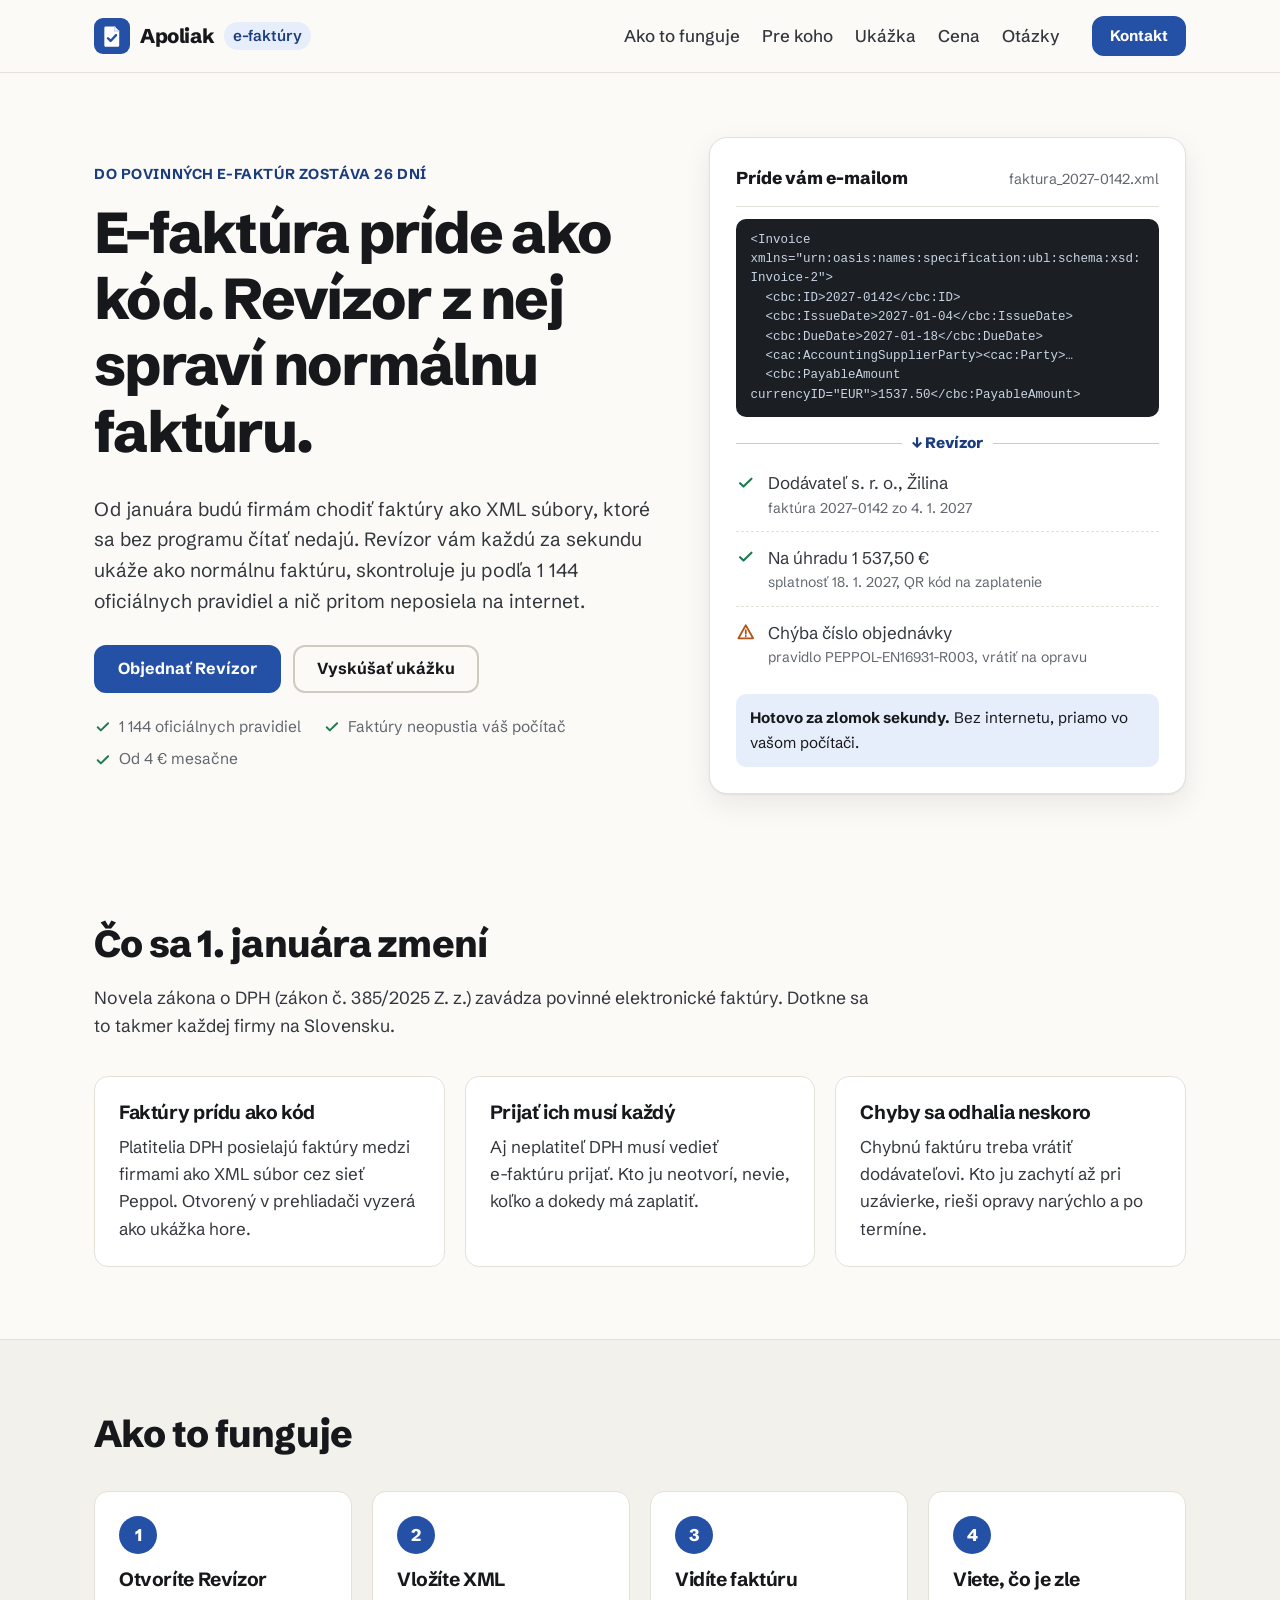
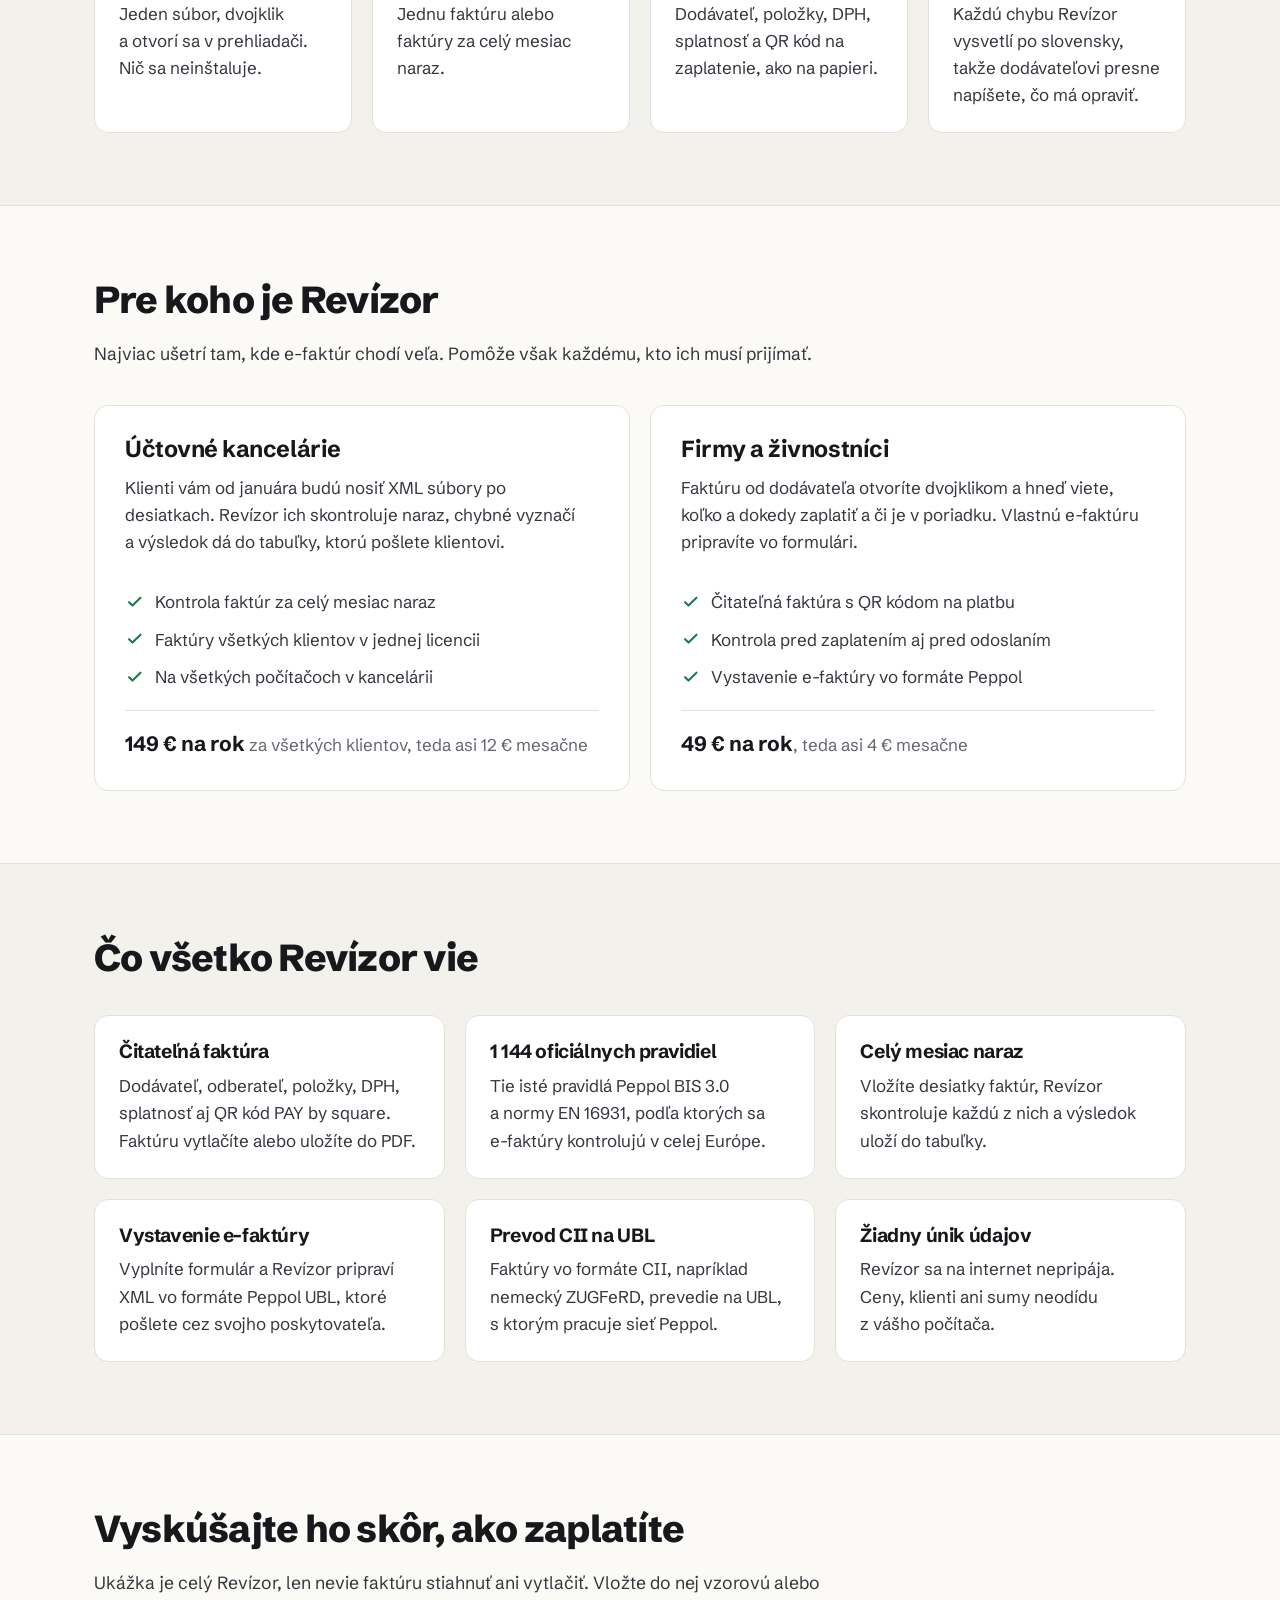
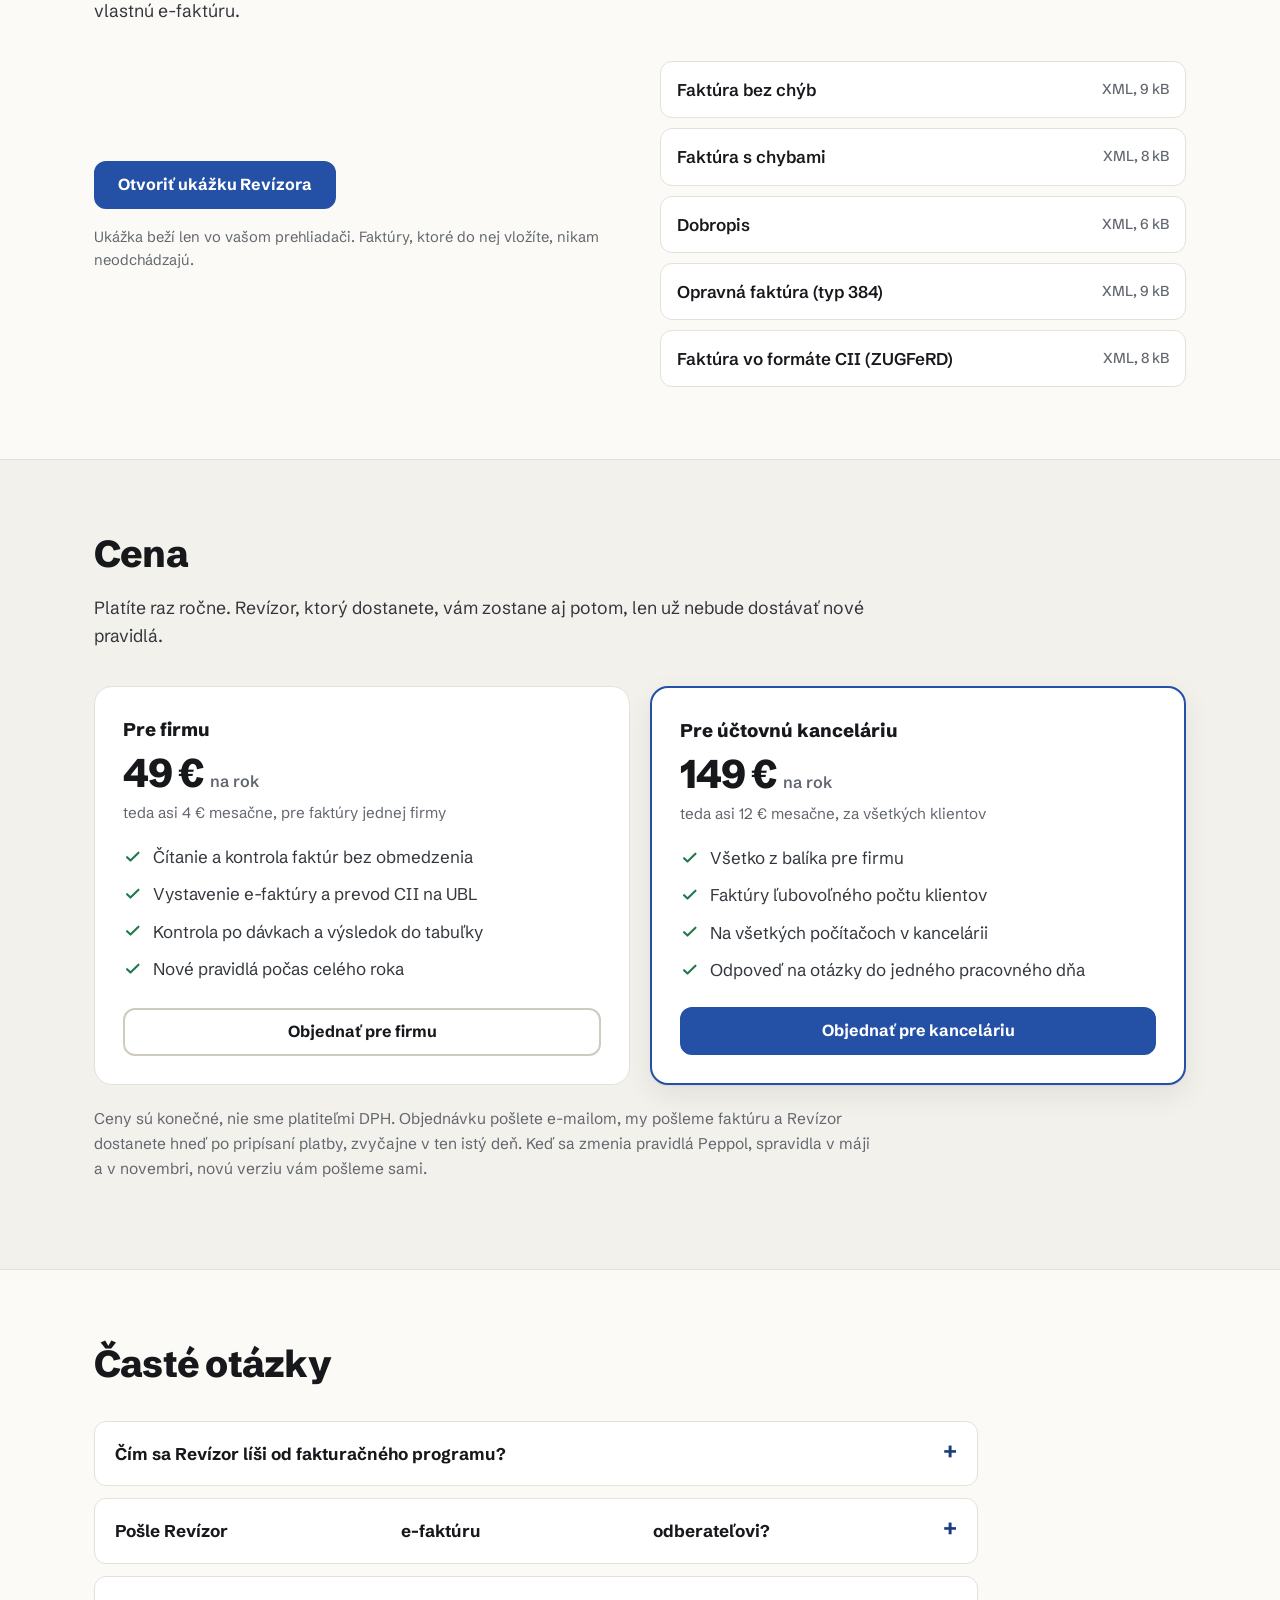
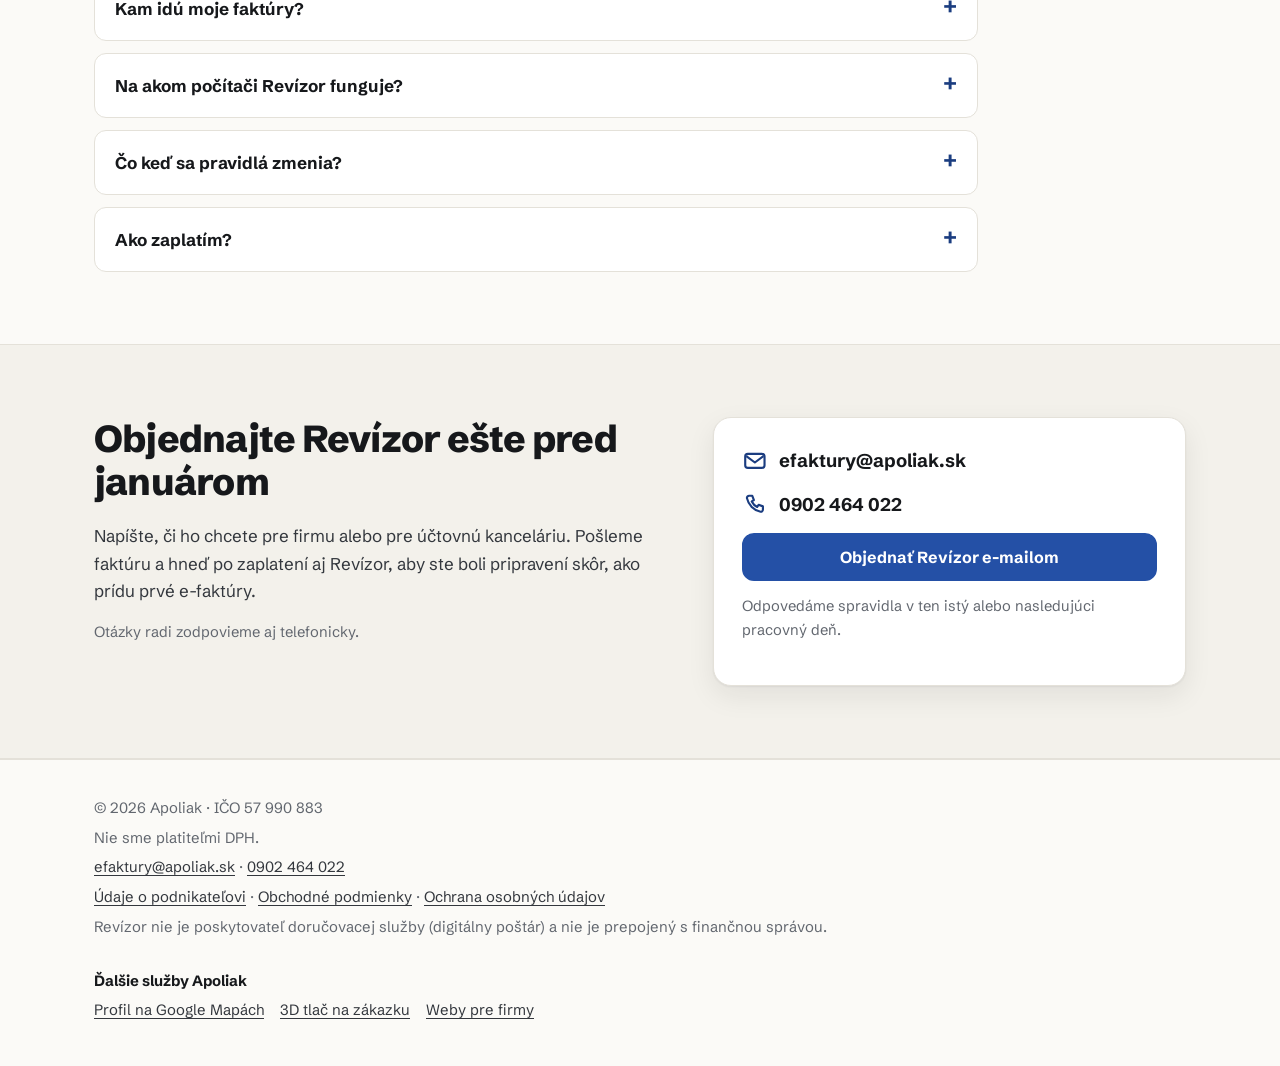
==== commit be9d9b93: "Údaje o podnikateľovi podľa zákona, kratšia pätička" ====
--- a/index.html
+++ b/index.html
@@ -175,10 +175,10 @@
   <footer class="site-footer">
     <div class="wrap footer-grid">
       <div>
-        <p>© <span data-year>2026</span> Apoliak</p>
-        <p>Apoliak, podnikajúca fyzická osoba pôsobiaca v&nbsp;Bratislave, IČO 57&nbsp;990&nbsp;883, zapísaná v&nbsp;živnostenskom registri Okresného úradu Senec, č. 140-39176. Nie sme platiteľmi DPH.</p>
+        <p>© <span data-year>2026</span> Apoliak · IČO 57&nbsp;990&nbsp;883</p>
+        <p>Nie sme platiteľmi DPH.</p>
         <p><a href="mailto:efaktury@apoliak.sk">efaktury@apoliak.sk</a> · <a href="tel:+421902464022">0902 464 022</a></p>
-        <p><a href="obchodne-podmienky.html">Obchodné podmienky</a> · <a href="ochrana-osobnych-udajov.html">Ochrana osobných údajov</a></p>
+        <p><a href="udaje-o-podnikatelovi.html">Údaje o podnikateľovi</a> · <a href="obchodne-podmienky.html">Obchodné podmienky</a> · <a href="ochrana-osobnych-udajov.html">Ochrana osobných údajov</a></p>
         <p>Revízor nie je poskytovateľ doručovacej služby (digitálny poštár) a&nbsp;nie je prepojený s&nbsp;finančnou správou.</p>
       </div>
       <div class="footer-more">
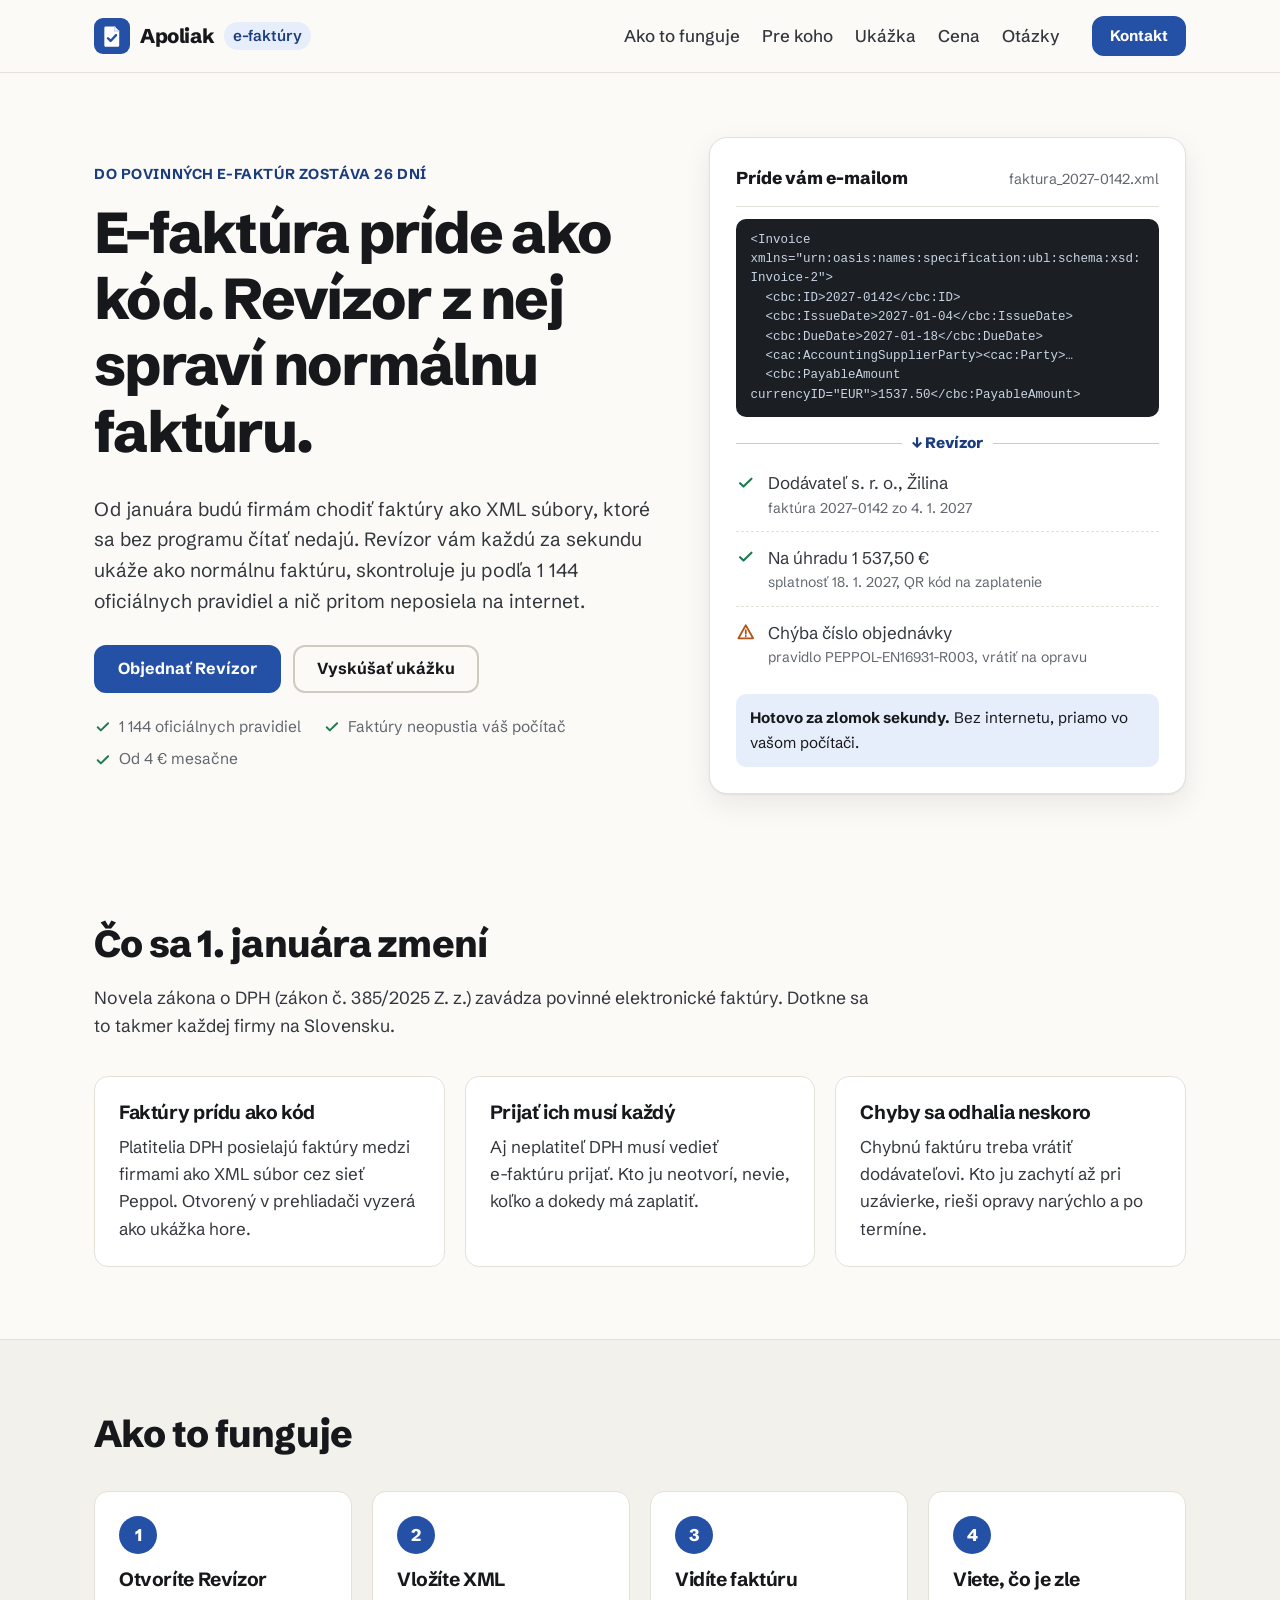
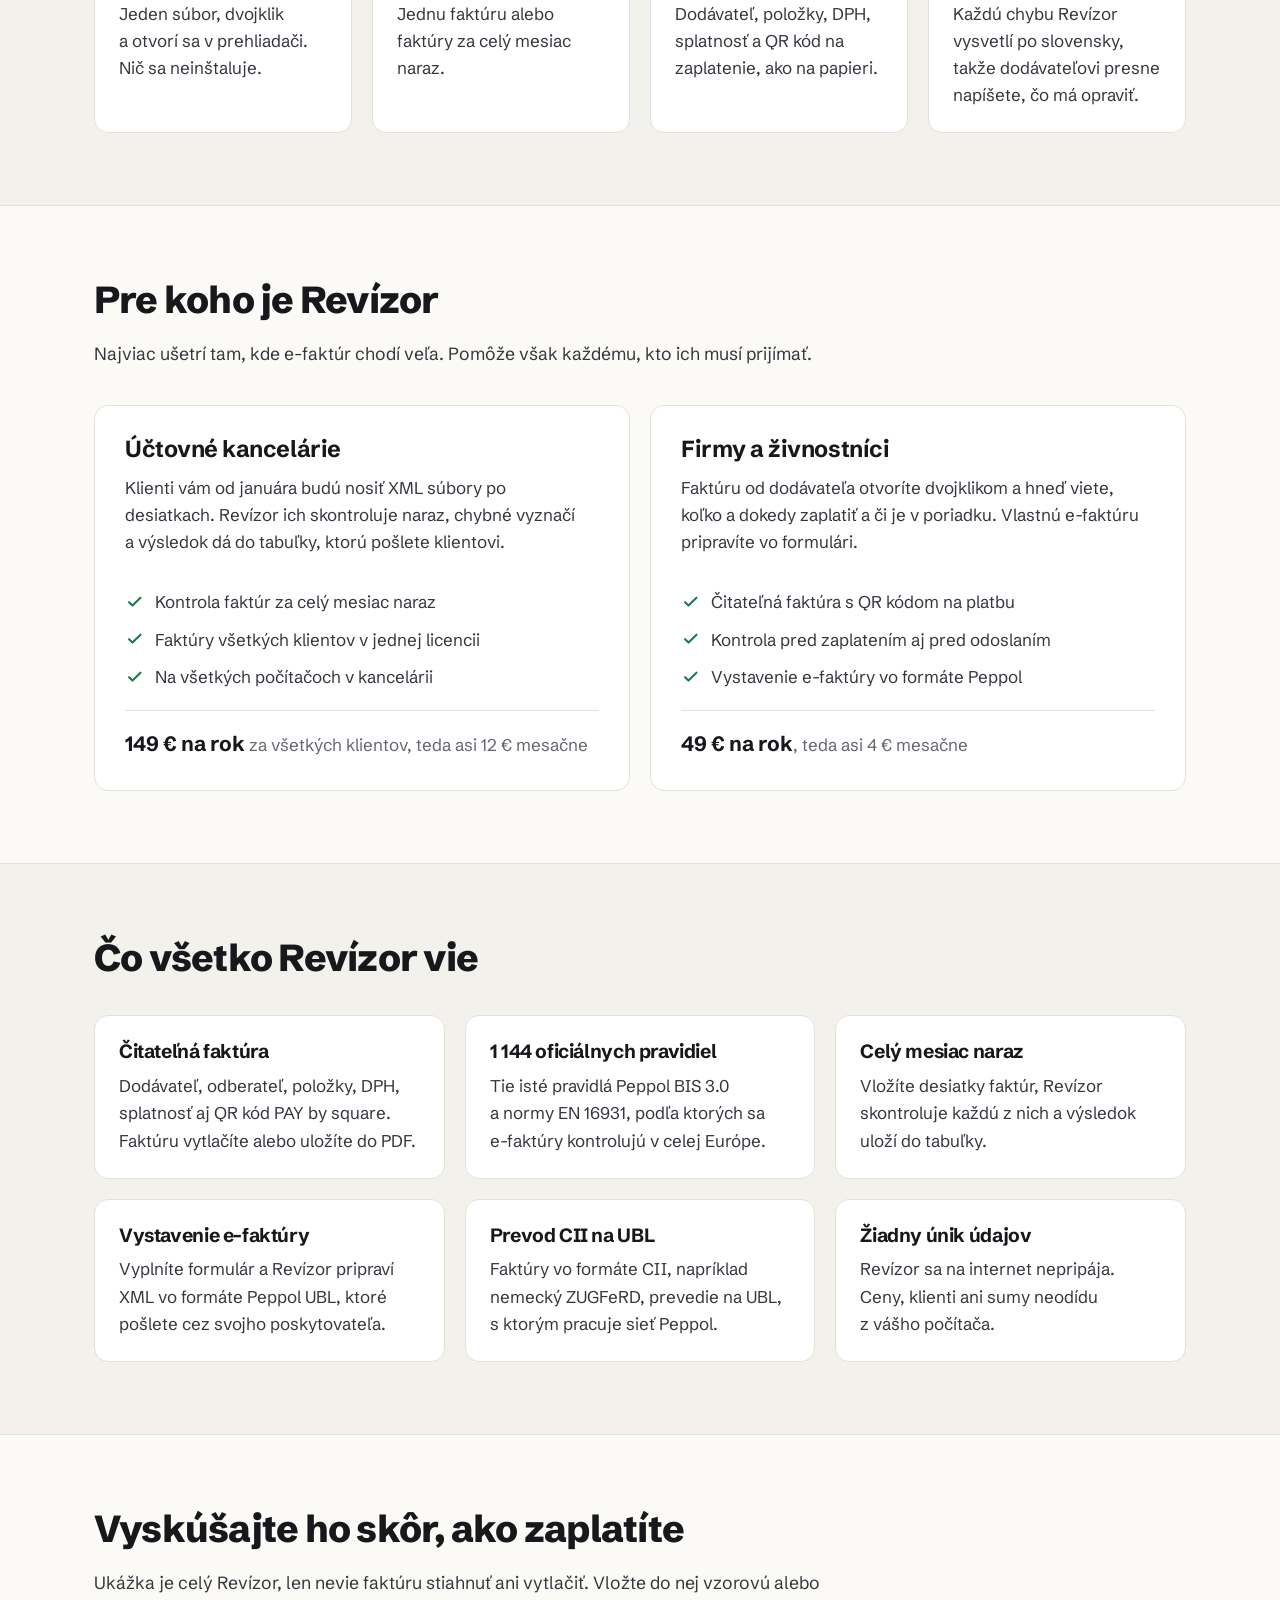
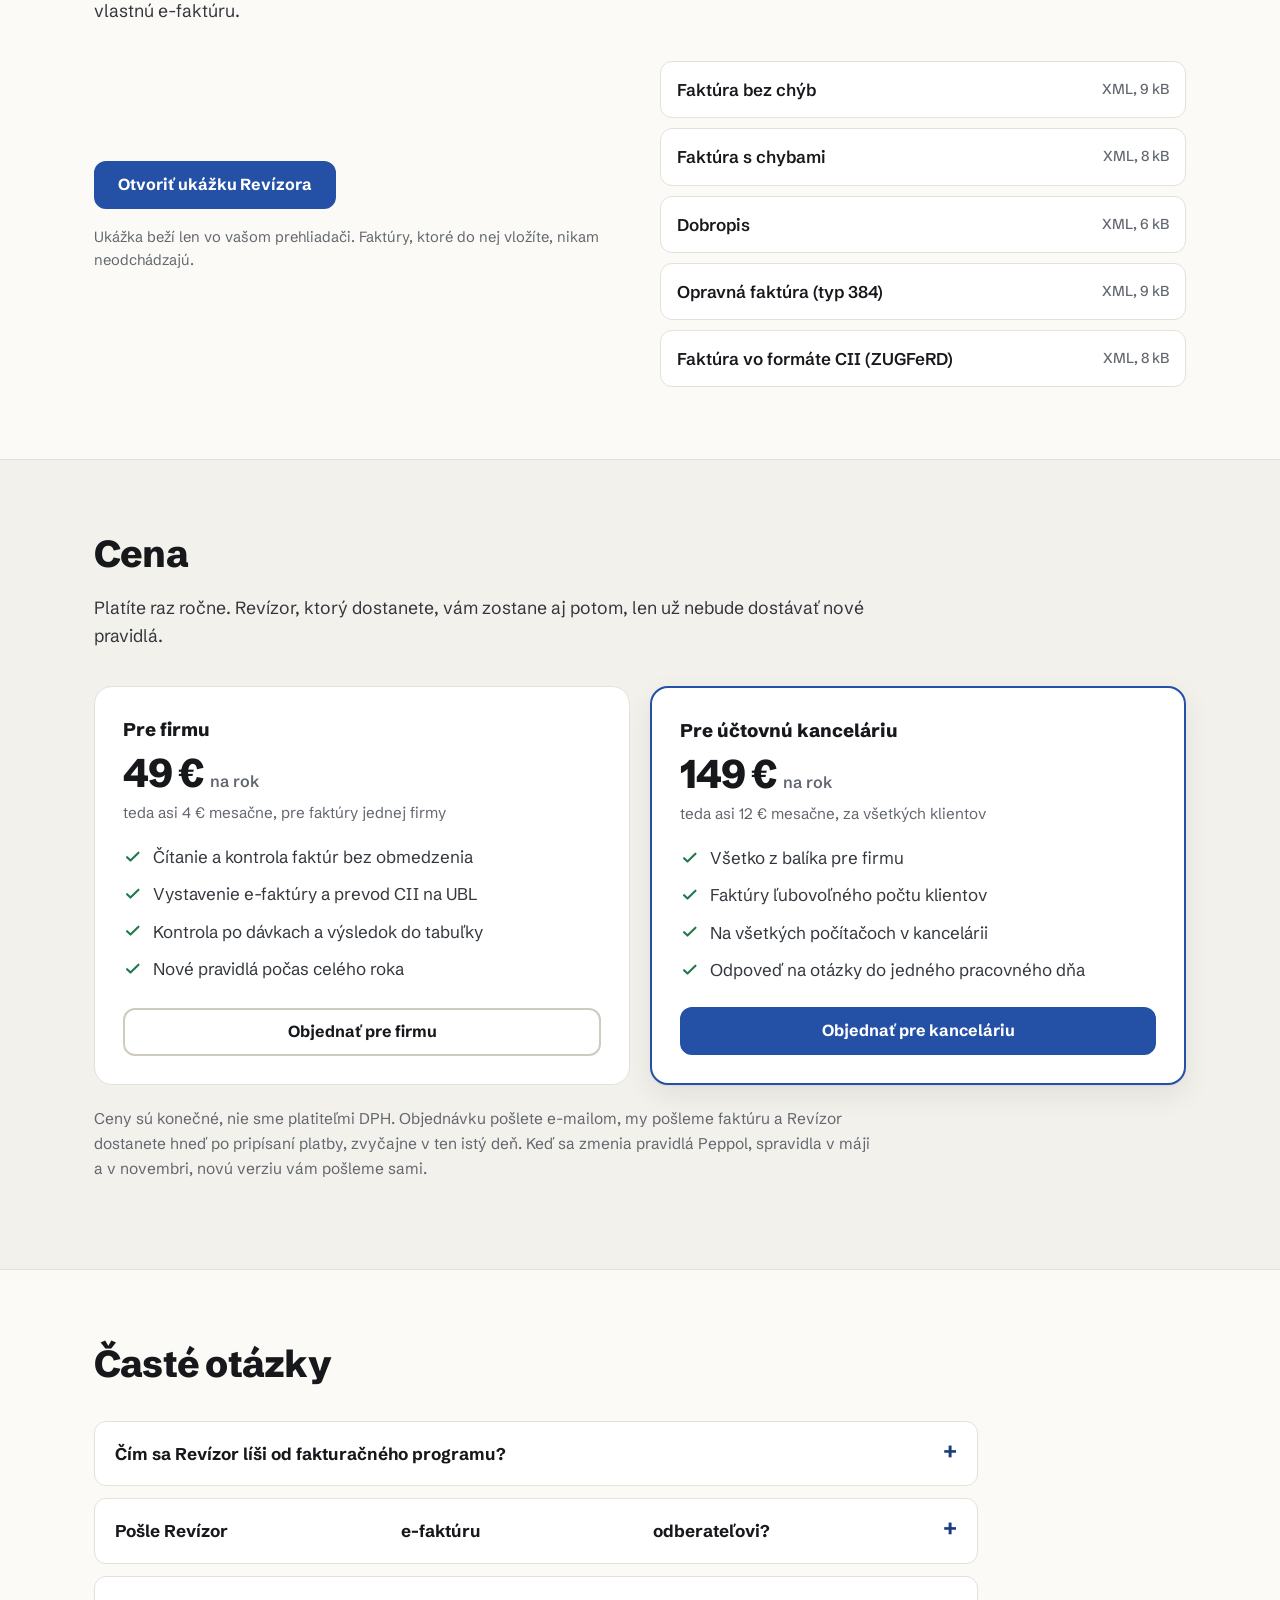
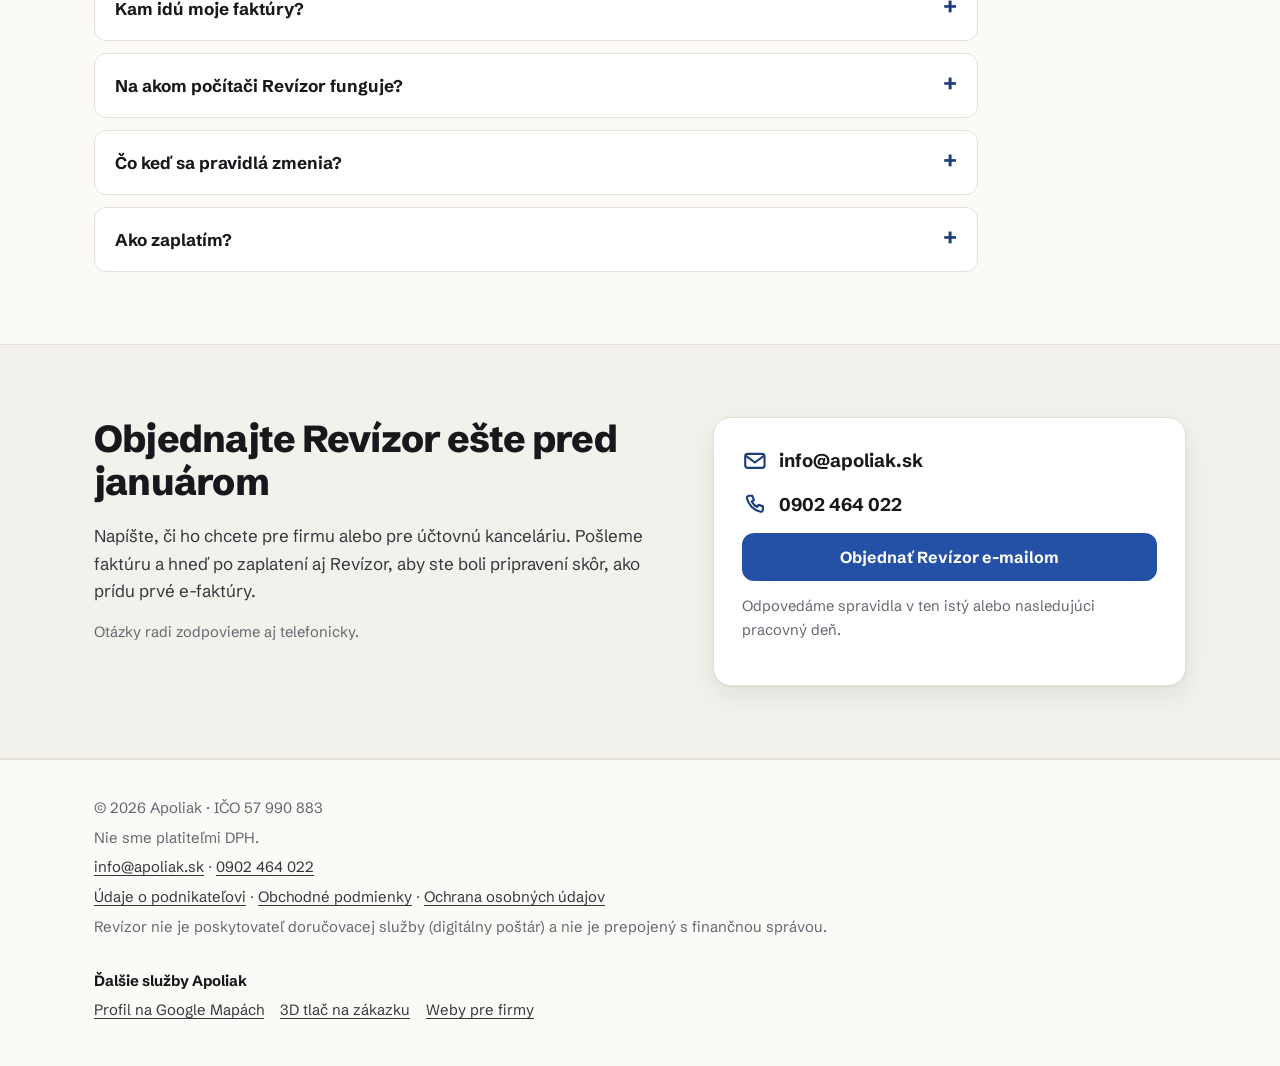
==== commit 4b7abfe1: "Kontaktný e-mail info@apoliak.sk" ====
--- a/index.html
+++ b/index.html
@@ -50,7 +50,7 @@
   "publisher": {
     "@type": "Organization",
     "name": "Apoliak",
-    "email": "efaktury@apoliak.sk",
+    "email": "info@apoliak.sk",
     "telephone": "+421902464022",
     "logo": "https://efaktury.apoliak.sk/assets/img/logo-512.png"
   }
@@ -150,7 +150,7 @@
         </div></div>
     </section>
     <section class="section section--alt" id="cennik" aria-labelledby="cennik-nadpis">
-      <div class="wrap"><div class="section-head"><h2 id="cennik-nadpis">Cena</h2><p>Platíte raz ročne. Revízor, ktorý dostanete, vám zostane aj potom, len už nebude dostávať nové pravidlá.</p></div><div class="prices"><article class="price"><div class="price-name">Pre firmu</div><div class="price-amount">49&nbsp;€ <span class="price-unit">na rok</span></div><p class="price-note">teda asi 4&nbsp;€ mesačne, pre faktúry jednej firmy</p><ul class="checks"><li><svg class="icon" aria-hidden="true"><use href="#i-check"/></svg><span>Čítanie a&nbsp;kontrola faktúr bez obmedzenia</span></li><li><svg class="icon" aria-hidden="true"><use href="#i-check"/></svg><span>Vystavenie <span class="nb">e-faktúry</span> a&nbsp;prevod CII na UBL</span></li><li><svg class="icon" aria-hidden="true"><use href="#i-check"/></svg><span>Kontrola po dávkach a&nbsp;výsledok do tabuľky</span></li><li><svg class="icon" aria-hidden="true"><use href="#i-check"/></svg><span>Nové pravidlá počas celého roka</span></li></ul><a class="btn btn--ghost" href="mailto:efaktury@apoliak.sk?subject=Objedn%C3%A1vka%20Rev%C3%ADzora%20pre%20firmu&amp;body=Dobr%C3%BD%20de%C5%88%2C%0A%0Aobjedn%C3%A1vam%20Rev%C3%ADzor%20e-fakt%C3%BAr%20pre%20firmu%20na%201%20rok%20%2849%20%E2%82%AC%29.%0A%0AFirma%3A%0AI%C4%8CO%3A%0AE-mail%2C%20kam%20posla%C5%A5%20Rev%C3%ADzor%3A%0A%0A%C4%8Eakujem">Objednať pre firmu</a></article><article class="price price--main"><div class="price-name">Pre účtovnú kanceláriu</div><div class="price-amount">149&nbsp;€ <span class="price-unit">na rok</span></div><p class="price-note">teda asi 12&nbsp;€ mesačne, za všetkých klientov</p><ul class="checks"><li><svg class="icon" aria-hidden="true"><use href="#i-check"/></svg><span>Všetko z&nbsp;balíka pre firmu</span></li><li><svg class="icon" aria-hidden="true"><use href="#i-check"/></svg><span>Faktúry ľubovoľného počtu klientov</span></li><li><svg class="icon" aria-hidden="true"><use href="#i-check"/></svg><span>Na všetkých počítačoch v&nbsp;kancelárii</span></li><li><svg class="icon" aria-hidden="true"><use href="#i-check"/></svg><span>Odpoveď na otázky do jedného pracovného dňa</span></li></ul><a class="btn" href="mailto:efaktury@apoliak.sk?subject=Objedn%C3%A1vka%20Rev%C3%ADzora%20pre%20%C3%BA%C4%8Dtovn%C3%BA%20kancel%C3%A1riu&amp;body=Dobr%C3%BD%20de%C5%88%2C%0A%0Aobjedn%C3%A1vam%20Rev%C3%ADzor%20e-fakt%C3%BAr%20pre%20%C3%BA%C4%8Dtovn%C3%BA%20kancel%C3%A1riu%20na%201%20rok%20%28149%20%E2%82%AC%29.%0A%0AKancel%C3%A1ria%3A%0AI%C4%8CO%3A%0AE-mail%2C%20kam%20posla%C5%A5%20Rev%C3%ADzor%3A%0A%0A%C4%8Eakujem">Objednať pre kanceláriu</a></article></div><p class="prices-after">Ceny sú konečné, nie sme platiteľmi DPH. Objednávku pošlete <span class="nb">e-mailom</span>, my pošleme faktúru a&nbsp;Revízor dostanete hneď po pripísaní platby, zvyčajne v&nbsp;ten istý deň. Keď sa zmenia pravidlá Peppol, spravidla v&nbsp;máji a&nbsp;v&nbsp;novembri, novú verziu vám pošleme sami.</p></div>
+      <div class="wrap"><div class="section-head"><h2 id="cennik-nadpis">Cena</h2><p>Platíte raz ročne. Revízor, ktorý dostanete, vám zostane aj potom, len už nebude dostávať nové pravidlá.</p></div><div class="prices"><article class="price"><div class="price-name">Pre firmu</div><div class="price-amount">49&nbsp;€ <span class="price-unit">na rok</span></div><p class="price-note">teda asi 4&nbsp;€ mesačne, pre faktúry jednej firmy</p><ul class="checks"><li><svg class="icon" aria-hidden="true"><use href="#i-check"/></svg><span>Čítanie a&nbsp;kontrola faktúr bez obmedzenia</span></li><li><svg class="icon" aria-hidden="true"><use href="#i-check"/></svg><span>Vystavenie <span class="nb">e-faktúry</span> a&nbsp;prevod CII na UBL</span></li><li><svg class="icon" aria-hidden="true"><use href="#i-check"/></svg><span>Kontrola po dávkach a&nbsp;výsledok do tabuľky</span></li><li><svg class="icon" aria-hidden="true"><use href="#i-check"/></svg><span>Nové pravidlá počas celého roka</span></li></ul><a class="btn btn--ghost" href="mailto:info@apoliak.sk?subject=Objedn%C3%A1vka%20Rev%C3%ADzora%20pre%20firmu&amp;body=Dobr%C3%BD%20de%C5%88%2C%0A%0Aobjedn%C3%A1vam%20Rev%C3%ADzor%20e-fakt%C3%BAr%20pre%20firmu%20na%201%20rok%20%2849%20%E2%82%AC%29.%0A%0AFirma%3A%0AI%C4%8CO%3A%0AE-mail%2C%20kam%20posla%C5%A5%20Rev%C3%ADzor%3A%0A%0A%C4%8Eakujem">Objednať pre firmu</a></article><article class="price price--main"><div class="price-name">Pre účtovnú kanceláriu</div><div class="price-amount">149&nbsp;€ <span class="price-unit">na rok</span></div><p class="price-note">teda asi 12&nbsp;€ mesačne, za všetkých klientov</p><ul class="checks"><li><svg class="icon" aria-hidden="true"><use href="#i-check"/></svg><span>Všetko z&nbsp;balíka pre firmu</span></li><li><svg class="icon" aria-hidden="true"><use href="#i-check"/></svg><span>Faktúry ľubovoľného počtu klientov</span></li><li><svg class="icon" aria-hidden="true"><use href="#i-check"/></svg><span>Na všetkých počítačoch v&nbsp;kancelárii</span></li><li><svg class="icon" aria-hidden="true"><use href="#i-check"/></svg><span>Odpoveď na otázky do jedného pracovného dňa</span></li></ul><a class="btn" href="mailto:info@apoliak.sk?subject=Objedn%C3%A1vka%20Rev%C3%ADzora%20pre%20%C3%BA%C4%8Dtovn%C3%BA%20kancel%C3%A1riu&amp;body=Dobr%C3%BD%20de%C5%88%2C%0A%0Aobjedn%C3%A1vam%20Rev%C3%ADzor%20e-fakt%C3%BAr%20pre%20%C3%BA%C4%8Dtovn%C3%BA%20kancel%C3%A1riu%20na%201%20rok%20%28149%20%E2%82%AC%29.%0A%0AKancel%C3%A1ria%3A%0AI%C4%8CO%3A%0AE-mail%2C%20kam%20posla%C5%A5%20Rev%C3%ADzor%3A%0A%0A%C4%8Eakujem">Objednať pre kanceláriu</a></article></div><p class="prices-after">Ceny sú konečné, nie sme platiteľmi DPH. Objednávku pošlete <span class="nb">e-mailom</span>, my pošleme faktúru a&nbsp;Revízor dostanete hneď po pripísaní platby, zvyčajne v&nbsp;ten istý deň. Keď sa zmenia pravidlá Peppol, spravidla v&nbsp;máji a&nbsp;v&nbsp;novembri, novú verziu vám pošleme sami.</p></div>
     </section>
     <section class="section" id="otazky" aria-labelledby="otazky-nadpis">
       <div class="wrap"><div class="section-head"><h2 id="otazky-nadpis">Časté otázky</h2></div><div class="faq"><details><summary>Čím sa Revízor líši od fakturačného programu?</summary><div><p>Fakturačný program faktúry vystavuje a&nbsp;eviduje. Revízor je nezávislá kontrola: povie, či <span class="nb">e-faktúra</span> spĺňa pravidlá a&nbsp;čo presne je zle, a&nbsp;ukáže ju čitateľne aj vtedy, keď prišla <span class="nb">e-mailom</span> mimo programu. Účtovná kancelária ním skontroluje faktúry všetkých klientov, nech používajú akýkoľvek program.</p></div></details><details><summary>Pošle Revízor <span class="nb">e-faktúru</span> odberateľovi?</summary><div><p>Nie. Posielanie cez sieť Peppol robí poskytovateľ zo zoznamu finančnej správy, takzvaný digitálny poštár. Revízor súbor pripraví a&nbsp;skontroluje, odošle ho váš poskytovateľ.</p></div></details><details><summary>Kam idú moje faktúry?</summary><div><p>Nikam. Revízor beží len vo vašom počítači a&nbsp;na internet sa nepripája. Nikto okrem vás faktúry nevidí.</p></div></details><details><summary>Na akom počítači Revízor funguje?</summary><div><p>V&nbsp;aktuálnom prehliadači Chrome, Edge, Firefox alebo Safari, na Windowse aj na Macu. Nič sa neinštaluje, Revízor je jeden súbor, ktorý otvoríte dvojklikom.</p></div></details><details><summary>Čo keď sa pravidlá zmenia?</summary><div><p>Počas zaplateného roka vám novú verziu pošleme <span class="nb">e-mailom</span> vždy, keď Peppol alebo finančná správa pravidlá zmení. Po roku vám Revízor funguje ďalej, len bez nových pravidiel.</p></div></details><details><summary>Ako zaplatím?</summary><div><p>Po objednávke vám <span class="nb">e-mailom</span> pošleme faktúru so splatnosťou 7&nbsp;dní. Platíte prevodom na účet a&nbsp;Revízor dostanete hneď po pripísaní platby.</p></div></details></div></div>
@@ -163,9 +163,9 @@
           <p class="small">Otázky radi zodpovieme aj telefonicky.</p>
         </div>
         <div class="contact-box">
-          <a class="contact-line" href="mailto:efaktury@apoliak.sk"><svg class="icon" aria-hidden="true"><use href="#i-mail"/></svg>efaktury@apoliak.sk</a>
+          <a class="contact-line" href="mailto:info@apoliak.sk"><svg class="icon" aria-hidden="true"><use href="#i-mail"/></svg>info@apoliak.sk</a>
           <a class="contact-line" href="tel:+421902464022"><svg class="icon" aria-hidden="true"><use href="#i-phone"/></svg>0902 464 022</a>
-          <a class="btn" href="mailto:efaktury@apoliak.sk?subject=Objedn%C3%A1vka%20Rev%C3%ADzora&amp;body=Dobr%C3%BD%20de%C5%88%2C%0A%0Aobjedn%C3%A1vam%20Rev%C3%ADzor%20e-fakt%C3%BAr%20na%201%20rok%3A%0A%28%20%29%20pre%20firmu%2C%2049%20%E2%82%AC%0A%28%20%29%20pre%20%C3%BA%C4%8Dtovn%C3%BA%20kancel%C3%A1riu%2C%20149%20%E2%82%AC%0A%0AFirma%3A%0AI%C4%8CO%3A%0AE-mail%2C%20kam%20posla%C5%A5%20Rev%C3%ADzor%3A%0A%0A%C4%8Eakujem">Objednať Revízor e-mailom</a>
+          <a class="btn" href="mailto:info@apoliak.sk?subject=Objedn%C3%A1vka%20Rev%C3%ADzora&amp;body=Dobr%C3%BD%20de%C5%88%2C%0A%0Aobjedn%C3%A1vam%20Rev%C3%ADzor%20e-fakt%C3%BAr%20na%201%20rok%3A%0A%28%20%29%20pre%20firmu%2C%2049%20%E2%82%AC%0A%28%20%29%20pre%20%C3%BA%C4%8Dtovn%C3%BA%20kancel%C3%A1riu%2C%20149%20%E2%82%AC%0A%0AFirma%3A%0AI%C4%8CO%3A%0AE-mail%2C%20kam%20posla%C5%A5%20Rev%C3%ADzor%3A%0A%0A%C4%8Eakujem">Objednať Revízor e-mailom</a>
           <p class="small">Odpovedáme spravidla v&nbsp;ten istý alebo nasledujúci pracovný deň.</p>
         </div>
       </div>
@@ -177,7 +177,7 @@
       <div>
         <p>© <span data-year>2026</span> Apoliak · IČO 57&nbsp;990&nbsp;883</p>
         <p>Nie sme platiteľmi DPH.</p>
-        <p><a href="mailto:efaktury@apoliak.sk">efaktury@apoliak.sk</a> · <a href="tel:+421902464022">0902 464 022</a></p>
+        <p><a href="mailto:info@apoliak.sk">info@apoliak.sk</a> · <a href="tel:+421902464022">0902 464 022</a></p>
         <p><a href="udaje-o-podnikatelovi.html">Údaje o podnikateľovi</a> · <a href="obchodne-podmienky.html">Obchodné podmienky</a> · <a href="ochrana-osobnych-udajov.html">Ochrana osobných údajov</a></p>
         <p>Revízor nie je poskytovateľ doručovacej služby (digitálny poštár) a&nbsp;nie je prepojený s&nbsp;finančnou správou.</p>
       </div>
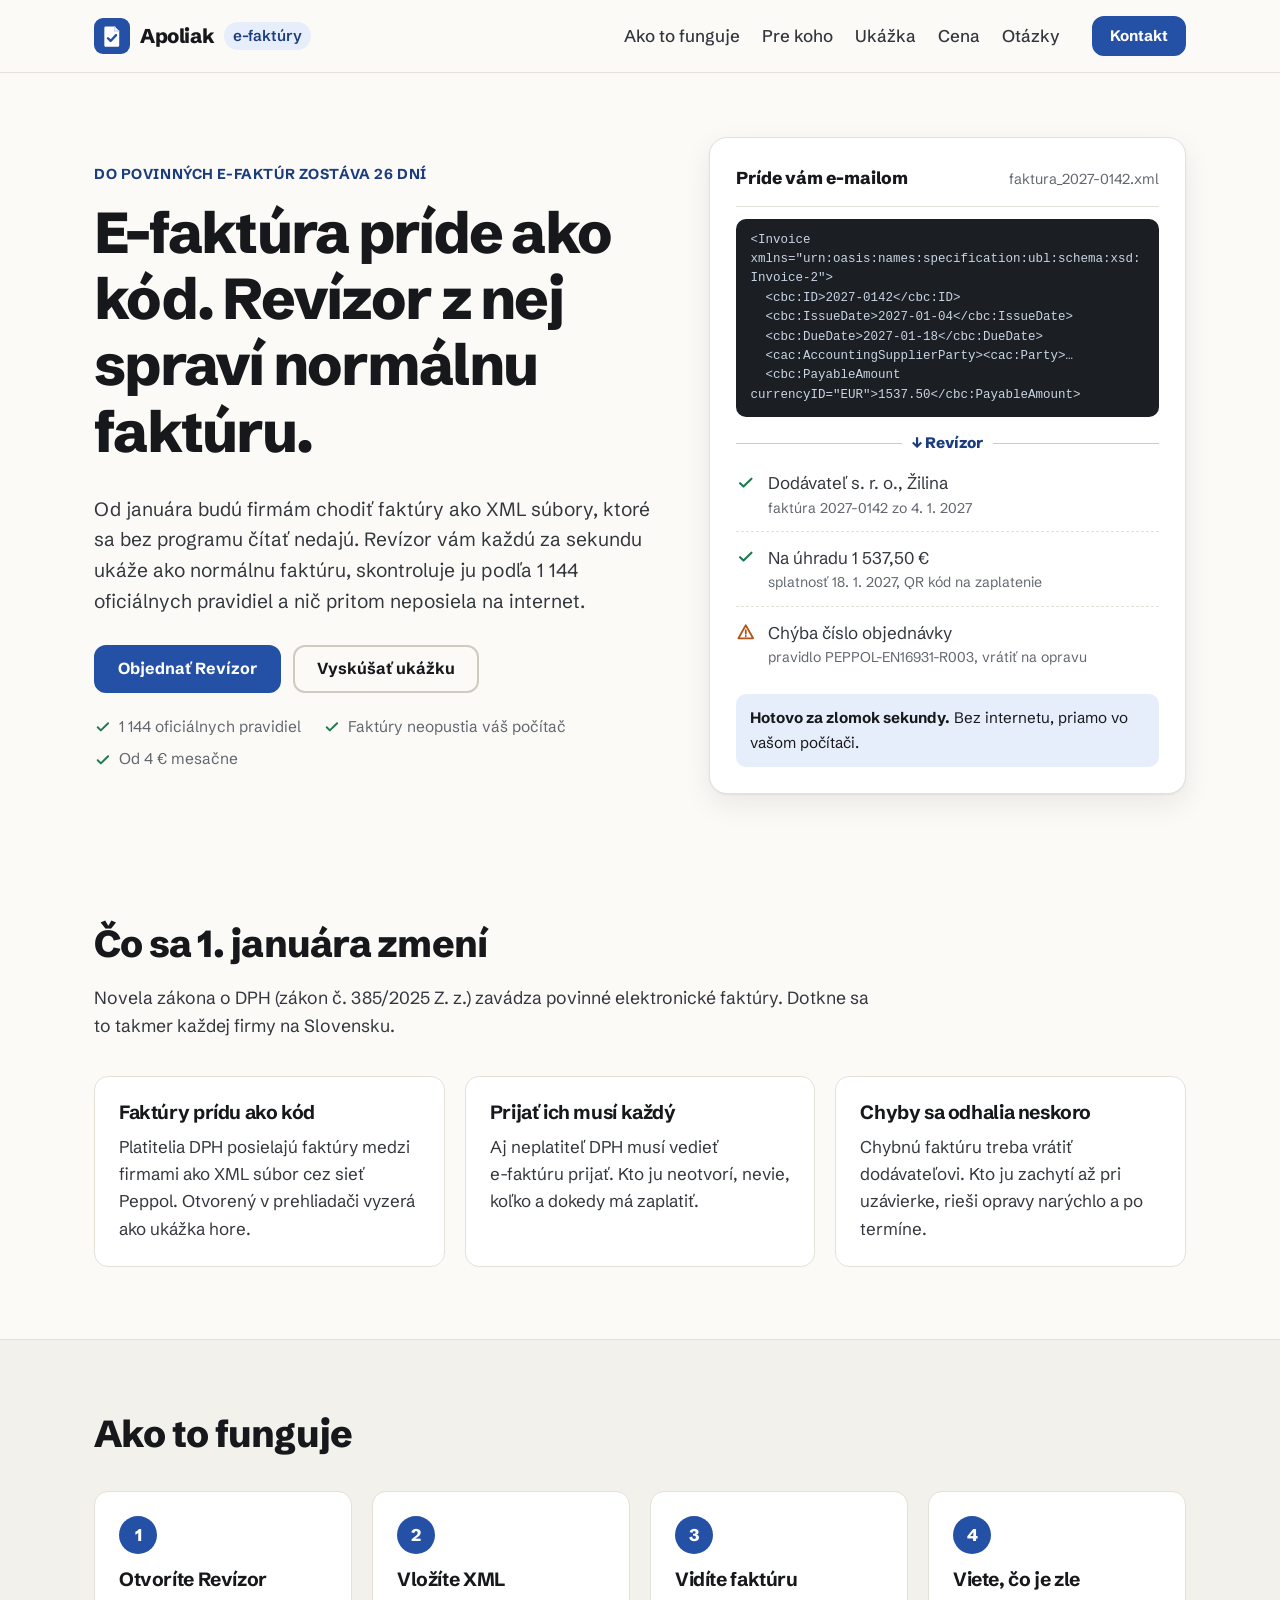
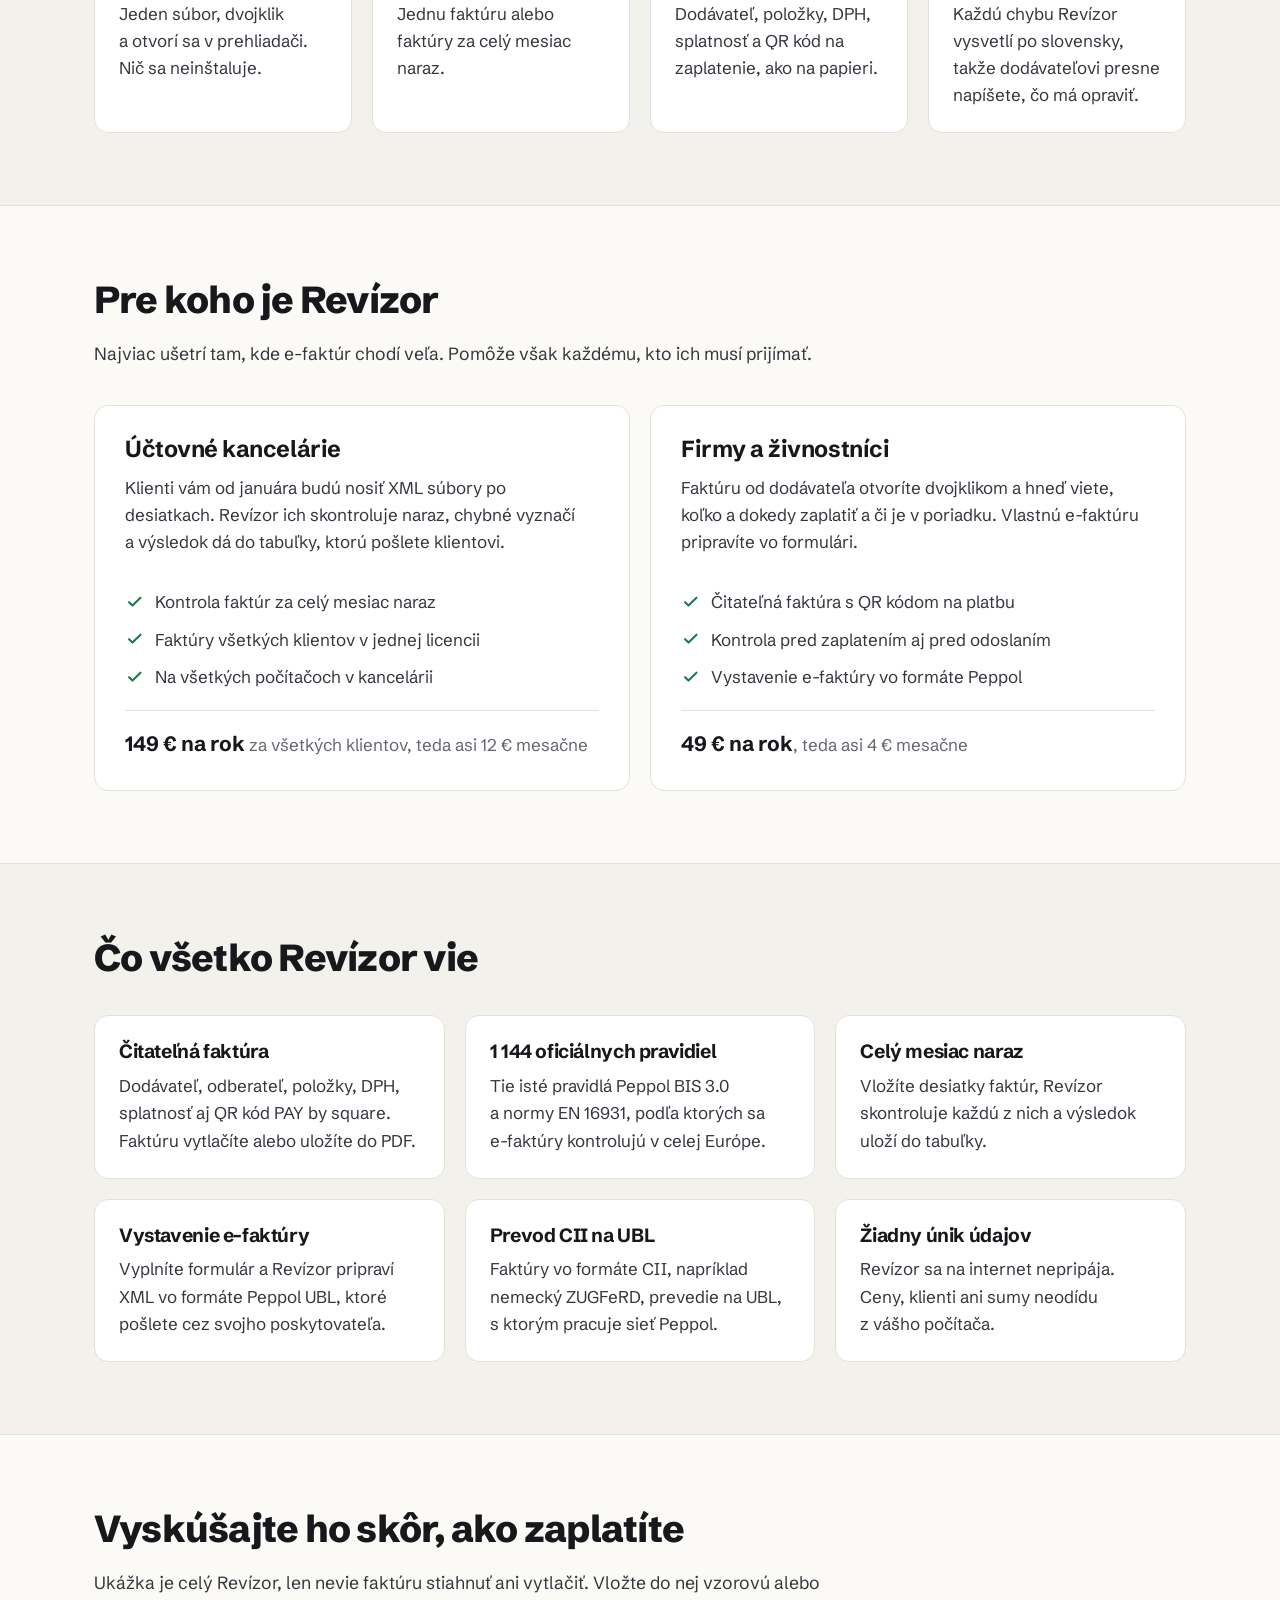
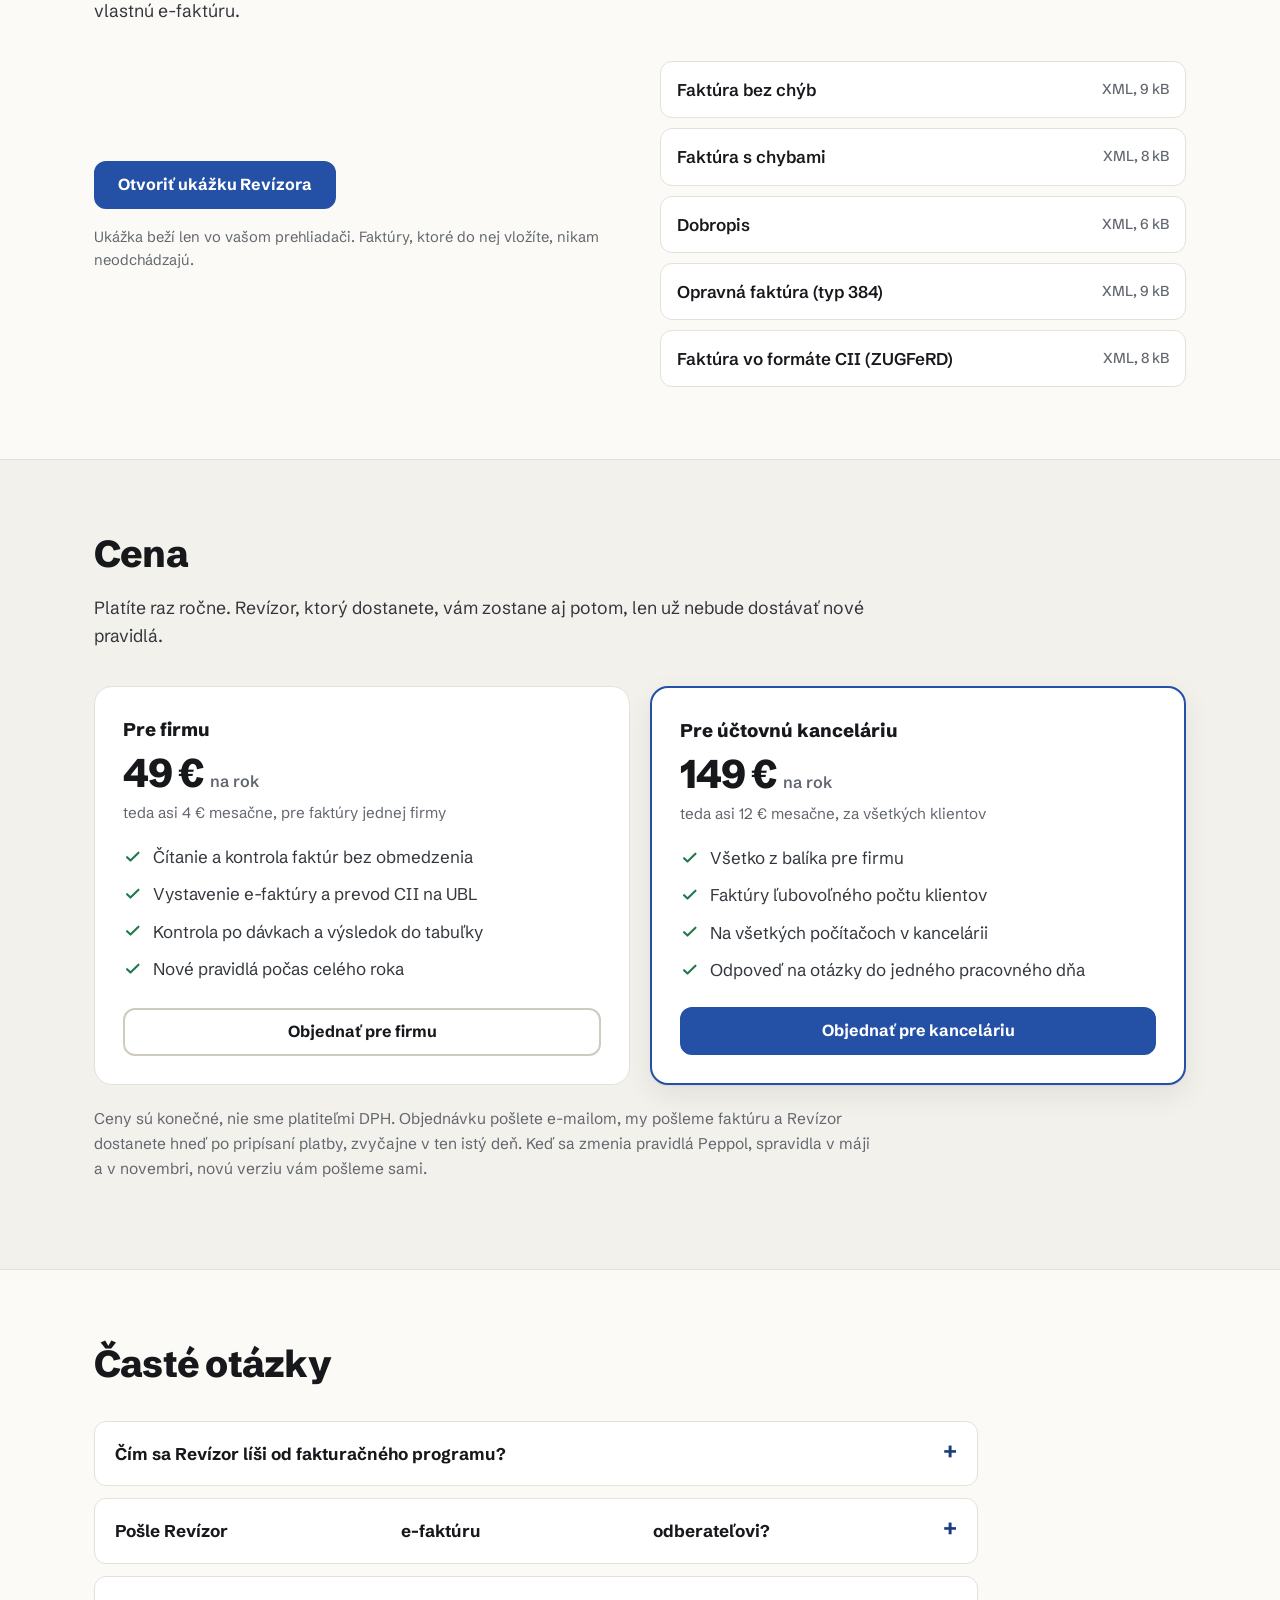
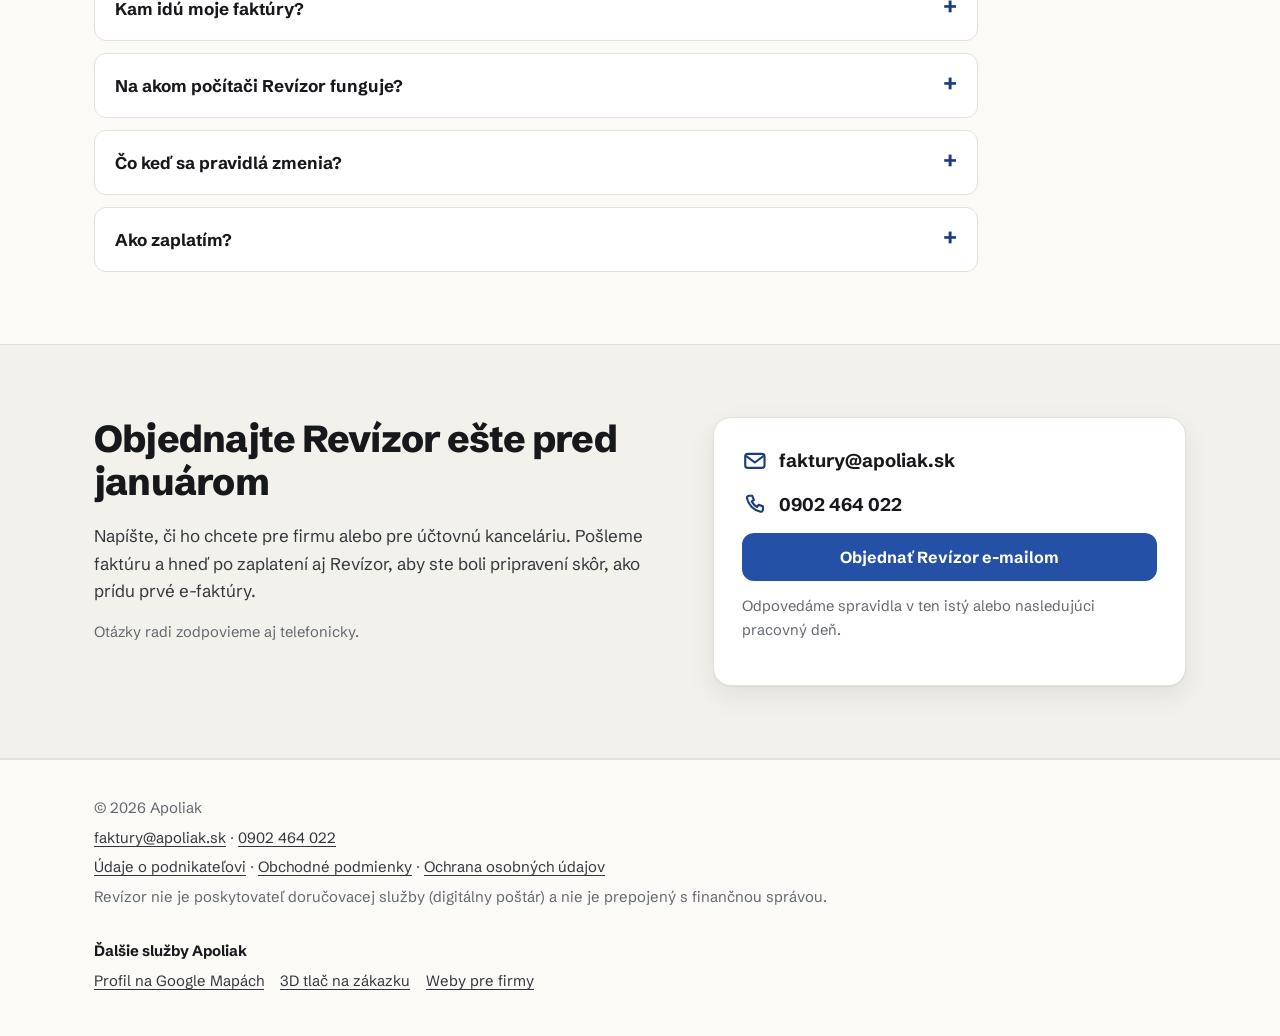
==== commit 14fd9447: "Zákonné minimum: meno, adresa a IČO len na stránke Údaje o podnikateľovi, všade inde Apoliak; kontak" ====
--- a/index.html
+++ b/index.html
@@ -50,7 +50,7 @@
   "publisher": {
     "@type": "Organization",
     "name": "Apoliak",
-    "email": "info@apoliak.sk",
+    "email": "faktury@apoliak.sk",
     "telephone": "+421902464022",
     "logo": "https://efaktury.apoliak.sk/assets/img/logo-512.png"
   }
@@ -150,7 +150,7 @@
         </div></div>
     </section>
     <section class="section section--alt" id="cennik" aria-labelledby="cennik-nadpis">
-      <div class="wrap"><div class="section-head"><h2 id="cennik-nadpis">Cena</h2><p>Platíte raz ročne. Revízor, ktorý dostanete, vám zostane aj potom, len už nebude dostávať nové pravidlá.</p></div><div class="prices"><article class="price"><div class="price-name">Pre firmu</div><div class="price-amount">49&nbsp;€ <span class="price-unit">na rok</span></div><p class="price-note">teda asi 4&nbsp;€ mesačne, pre faktúry jednej firmy</p><ul class="checks"><li><svg class="icon" aria-hidden="true"><use href="#i-check"/></svg><span>Čítanie a&nbsp;kontrola faktúr bez obmedzenia</span></li><li><svg class="icon" aria-hidden="true"><use href="#i-check"/></svg><span>Vystavenie <span class="nb">e-faktúry</span> a&nbsp;prevod CII na UBL</span></li><li><svg class="icon" aria-hidden="true"><use href="#i-check"/></svg><span>Kontrola po dávkach a&nbsp;výsledok do tabuľky</span></li><li><svg class="icon" aria-hidden="true"><use href="#i-check"/></svg><span>Nové pravidlá počas celého roka</span></li></ul><a class="btn btn--ghost" href="mailto:info@apoliak.sk?subject=Objedn%C3%A1vka%20Rev%C3%ADzora%20pre%20firmu&amp;body=Dobr%C3%BD%20de%C5%88%2C%0A%0Aobjedn%C3%A1vam%20Rev%C3%ADzor%20e-fakt%C3%BAr%20pre%20firmu%20na%201%20rok%20%2849%20%E2%82%AC%29.%0A%0AFirma%3A%0AI%C4%8CO%3A%0AE-mail%2C%20kam%20posla%C5%A5%20Rev%C3%ADzor%3A%0A%0A%C4%8Eakujem">Objednať pre firmu</a></article><article class="price price--main"><div class="price-name">Pre účtovnú kanceláriu</div><div class="price-amount">149&nbsp;€ <span class="price-unit">na rok</span></div><p class="price-note">teda asi 12&nbsp;€ mesačne, za všetkých klientov</p><ul class="checks"><li><svg class="icon" aria-hidden="true"><use href="#i-check"/></svg><span>Všetko z&nbsp;balíka pre firmu</span></li><li><svg class="icon" aria-hidden="true"><use href="#i-check"/></svg><span>Faktúry ľubovoľného počtu klientov</span></li><li><svg class="icon" aria-hidden="true"><use href="#i-check"/></svg><span>Na všetkých počítačoch v&nbsp;kancelárii</span></li><li><svg class="icon" aria-hidden="true"><use href="#i-check"/></svg><span>Odpoveď na otázky do jedného pracovného dňa</span></li></ul><a class="btn" href="mailto:info@apoliak.sk?subject=Objedn%C3%A1vka%20Rev%C3%ADzora%20pre%20%C3%BA%C4%8Dtovn%C3%BA%20kancel%C3%A1riu&amp;body=Dobr%C3%BD%20de%C5%88%2C%0A%0Aobjedn%C3%A1vam%20Rev%C3%ADzor%20e-fakt%C3%BAr%20pre%20%C3%BA%C4%8Dtovn%C3%BA%20kancel%C3%A1riu%20na%201%20rok%20%28149%20%E2%82%AC%29.%0A%0AKancel%C3%A1ria%3A%0AI%C4%8CO%3A%0AE-mail%2C%20kam%20posla%C5%A5%20Rev%C3%ADzor%3A%0A%0A%C4%8Eakujem">Objednať pre kanceláriu</a></article></div><p class="prices-after">Ceny sú konečné, nie sme platiteľmi DPH. Objednávku pošlete <span class="nb">e-mailom</span>, my pošleme faktúru a&nbsp;Revízor dostanete hneď po pripísaní platby, zvyčajne v&nbsp;ten istý deň. Keď sa zmenia pravidlá Peppol, spravidla v&nbsp;máji a&nbsp;v&nbsp;novembri, novú verziu vám pošleme sami.</p></div>
+      <div class="wrap"><div class="section-head"><h2 id="cennik-nadpis">Cena</h2><p>Platíte raz ročne. Revízor, ktorý dostanete, vám zostane aj potom, len už nebude dostávať nové pravidlá.</p></div><div class="prices"><article class="price"><div class="price-name">Pre firmu</div><div class="price-amount">49&nbsp;€ <span class="price-unit">na rok</span></div><p class="price-note">teda asi 4&nbsp;€ mesačne, pre faktúry jednej firmy</p><ul class="checks"><li><svg class="icon" aria-hidden="true"><use href="#i-check"/></svg><span>Čítanie a&nbsp;kontrola faktúr bez obmedzenia</span></li><li><svg class="icon" aria-hidden="true"><use href="#i-check"/></svg><span>Vystavenie <span class="nb">e-faktúry</span> a&nbsp;prevod CII na UBL</span></li><li><svg class="icon" aria-hidden="true"><use href="#i-check"/></svg><span>Kontrola po dávkach a&nbsp;výsledok do tabuľky</span></li><li><svg class="icon" aria-hidden="true"><use href="#i-check"/></svg><span>Nové pravidlá počas celého roka</span></li></ul><a class="btn btn--ghost" href="mailto:faktury@apoliak.sk?subject=Objedn%C3%A1vka%20Rev%C3%ADzora%20pre%20firmu&amp;body=Dobr%C3%BD%20de%C5%88%2C%0A%0Aobjedn%C3%A1vam%20Rev%C3%ADzor%20e-fakt%C3%BAr%20pre%20firmu%20na%201%20rok%20%2849%20%E2%82%AC%29.%0A%0AFirma%3A%0AI%C4%8CO%3A%0AE-mail%2C%20kam%20posla%C5%A5%20Rev%C3%ADzor%3A%0A%0A%C4%8Eakujem">Objednať pre firmu</a></article><article class="price price--main"><div class="price-name">Pre účtovnú kanceláriu</div><div class="price-amount">149&nbsp;€ <span class="price-unit">na rok</span></div><p class="price-note">teda asi 12&nbsp;€ mesačne, za všetkých klientov</p><ul class="checks"><li><svg class="icon" aria-hidden="true"><use href="#i-check"/></svg><span>Všetko z&nbsp;balíka pre firmu</span></li><li><svg class="icon" aria-hidden="true"><use href="#i-check"/></svg><span>Faktúry ľubovoľného počtu klientov</span></li><li><svg class="icon" aria-hidden="true"><use href="#i-check"/></svg><span>Na všetkých počítačoch v&nbsp;kancelárii</span></li><li><svg class="icon" aria-hidden="true"><use href="#i-check"/></svg><span>Odpoveď na otázky do jedného pracovného dňa</span></li></ul><a class="btn" href="mailto:faktury@apoliak.sk?subject=Objedn%C3%A1vka%20Rev%C3%ADzora%20pre%20%C3%BA%C4%8Dtovn%C3%BA%20kancel%C3%A1riu&amp;body=Dobr%C3%BD%20de%C5%88%2C%0A%0Aobjedn%C3%A1vam%20Rev%C3%ADzor%20e-fakt%C3%BAr%20pre%20%C3%BA%C4%8Dtovn%C3%BA%20kancel%C3%A1riu%20na%201%20rok%20%28149%20%E2%82%AC%29.%0A%0AKancel%C3%A1ria%3A%0AI%C4%8CO%3A%0AE-mail%2C%20kam%20posla%C5%A5%20Rev%C3%ADzor%3A%0A%0A%C4%8Eakujem">Objednať pre kanceláriu</a></article></div><p class="prices-after">Ceny sú konečné, nie sme platiteľmi DPH. Objednávku pošlete <span class="nb">e-mailom</span>, my pošleme faktúru a&nbsp;Revízor dostanete hneď po pripísaní platby, zvyčajne v&nbsp;ten istý deň. Keď sa zmenia pravidlá Peppol, spravidla v&nbsp;máji a&nbsp;v&nbsp;novembri, novú verziu vám pošleme sami.</p></div>
     </section>
     <section class="section" id="otazky" aria-labelledby="otazky-nadpis">
       <div class="wrap"><div class="section-head"><h2 id="otazky-nadpis">Časté otázky</h2></div><div class="faq"><details><summary>Čím sa Revízor líši od fakturačného programu?</summary><div><p>Fakturačný program faktúry vystavuje a&nbsp;eviduje. Revízor je nezávislá kontrola: povie, či <span class="nb">e-faktúra</span> spĺňa pravidlá a&nbsp;čo presne je zle, a&nbsp;ukáže ju čitateľne aj vtedy, keď prišla <span class="nb">e-mailom</span> mimo programu. Účtovná kancelária ním skontroluje faktúry všetkých klientov, nech používajú akýkoľvek program.</p></div></details><details><summary>Pošle Revízor <span class="nb">e-faktúru</span> odberateľovi?</summary><div><p>Nie. Posielanie cez sieť Peppol robí poskytovateľ zo zoznamu finančnej správy, takzvaný digitálny poštár. Revízor súbor pripraví a&nbsp;skontroluje, odošle ho váš poskytovateľ.</p></div></details><details><summary>Kam idú moje faktúry?</summary><div><p>Nikam. Revízor beží len vo vašom počítači a&nbsp;na internet sa nepripája. Nikto okrem vás faktúry nevidí.</p></div></details><details><summary>Na akom počítači Revízor funguje?</summary><div><p>V&nbsp;aktuálnom prehliadači Chrome, Edge, Firefox alebo Safari, na Windowse aj na Macu. Nič sa neinštaluje, Revízor je jeden súbor, ktorý otvoríte dvojklikom.</p></div></details><details><summary>Čo keď sa pravidlá zmenia?</summary><div><p>Počas zaplateného roka vám novú verziu pošleme <span class="nb">e-mailom</span> vždy, keď Peppol alebo finančná správa pravidlá zmení. Po roku vám Revízor funguje ďalej, len bez nových pravidiel.</p></div></details><details><summary>Ako zaplatím?</summary><div><p>Po objednávke vám <span class="nb">e-mailom</span> pošleme faktúru so splatnosťou 7&nbsp;dní. Platíte prevodom na účet a&nbsp;Revízor dostanete hneď po pripísaní platby.</p></div></details></div></div>
@@ -163,9 +163,9 @@
           <p class="small">Otázky radi zodpovieme aj telefonicky.</p>
         </div>
         <div class="contact-box">
-          <a class="contact-line" href="mailto:info@apoliak.sk"><svg class="icon" aria-hidden="true"><use href="#i-mail"/></svg>info@apoliak.sk</a>
+          <a class="contact-line" href="mailto:faktury@apoliak.sk"><svg class="icon" aria-hidden="true"><use href="#i-mail"/></svg>faktury@apoliak.sk</a>
           <a class="contact-line" href="tel:+421902464022"><svg class="icon" aria-hidden="true"><use href="#i-phone"/></svg>0902 464 022</a>
-          <a class="btn" href="mailto:info@apoliak.sk?subject=Objedn%C3%A1vka%20Rev%C3%ADzora&amp;body=Dobr%C3%BD%20de%C5%88%2C%0A%0Aobjedn%C3%A1vam%20Rev%C3%ADzor%20e-fakt%C3%BAr%20na%201%20rok%3A%0A%28%20%29%20pre%20firmu%2C%2049%20%E2%82%AC%0A%28%20%29%20pre%20%C3%BA%C4%8Dtovn%C3%BA%20kancel%C3%A1riu%2C%20149%20%E2%82%AC%0A%0AFirma%3A%0AI%C4%8CO%3A%0AE-mail%2C%20kam%20posla%C5%A5%20Rev%C3%ADzor%3A%0A%0A%C4%8Eakujem">Objednať Revízor e-mailom</a>
+          <a class="btn" href="mailto:faktury@apoliak.sk?subject=Objedn%C3%A1vka%20Rev%C3%ADzora&amp;body=Dobr%C3%BD%20de%C5%88%2C%0A%0Aobjedn%C3%A1vam%20Rev%C3%ADzor%20e-fakt%C3%BAr%20na%201%20rok%3A%0A%28%20%29%20pre%20firmu%2C%2049%20%E2%82%AC%0A%28%20%29%20pre%20%C3%BA%C4%8Dtovn%C3%BA%20kancel%C3%A1riu%2C%20149%20%E2%82%AC%0A%0AFirma%3A%0AI%C4%8CO%3A%0AE-mail%2C%20kam%20posla%C5%A5%20Rev%C3%ADzor%3A%0A%0A%C4%8Eakujem">Objednať Revízor e-mailom</a>
           <p class="small">Odpovedáme spravidla v&nbsp;ten istý alebo nasledujúci pracovný deň.</p>
         </div>
       </div>
@@ -175,9 +175,8 @@
   <footer class="site-footer">
     <div class="wrap footer-grid">
       <div>
-        <p>© <span data-year>2026</span> Apoliak · IČO 57&nbsp;990&nbsp;883</p>
-        <p>Nie sme platiteľmi DPH.</p>
-        <p><a href="mailto:info@apoliak.sk">info@apoliak.sk</a> · <a href="tel:+421902464022">0902 464 022</a></p>
+        <p>© <span data-year>2026</span> Apoliak</p>
+        <p><a href="mailto:faktury@apoliak.sk">faktury@apoliak.sk</a> · <a href="tel:+421902464022">0902 464 022</a></p>
         <p><a href="udaje-o-podnikatelovi.html">Údaje o podnikateľovi</a> · <a href="obchodne-podmienky.html">Obchodné podmienky</a> · <a href="ochrana-osobnych-udajov.html">Ochrana osobných údajov</a></p>
         <p>Revízor nie je poskytovateľ doručovacej služby (digitálny poštár) a&nbsp;nie je prepojený s&nbsp;finančnou správou.</p>
       </div>
